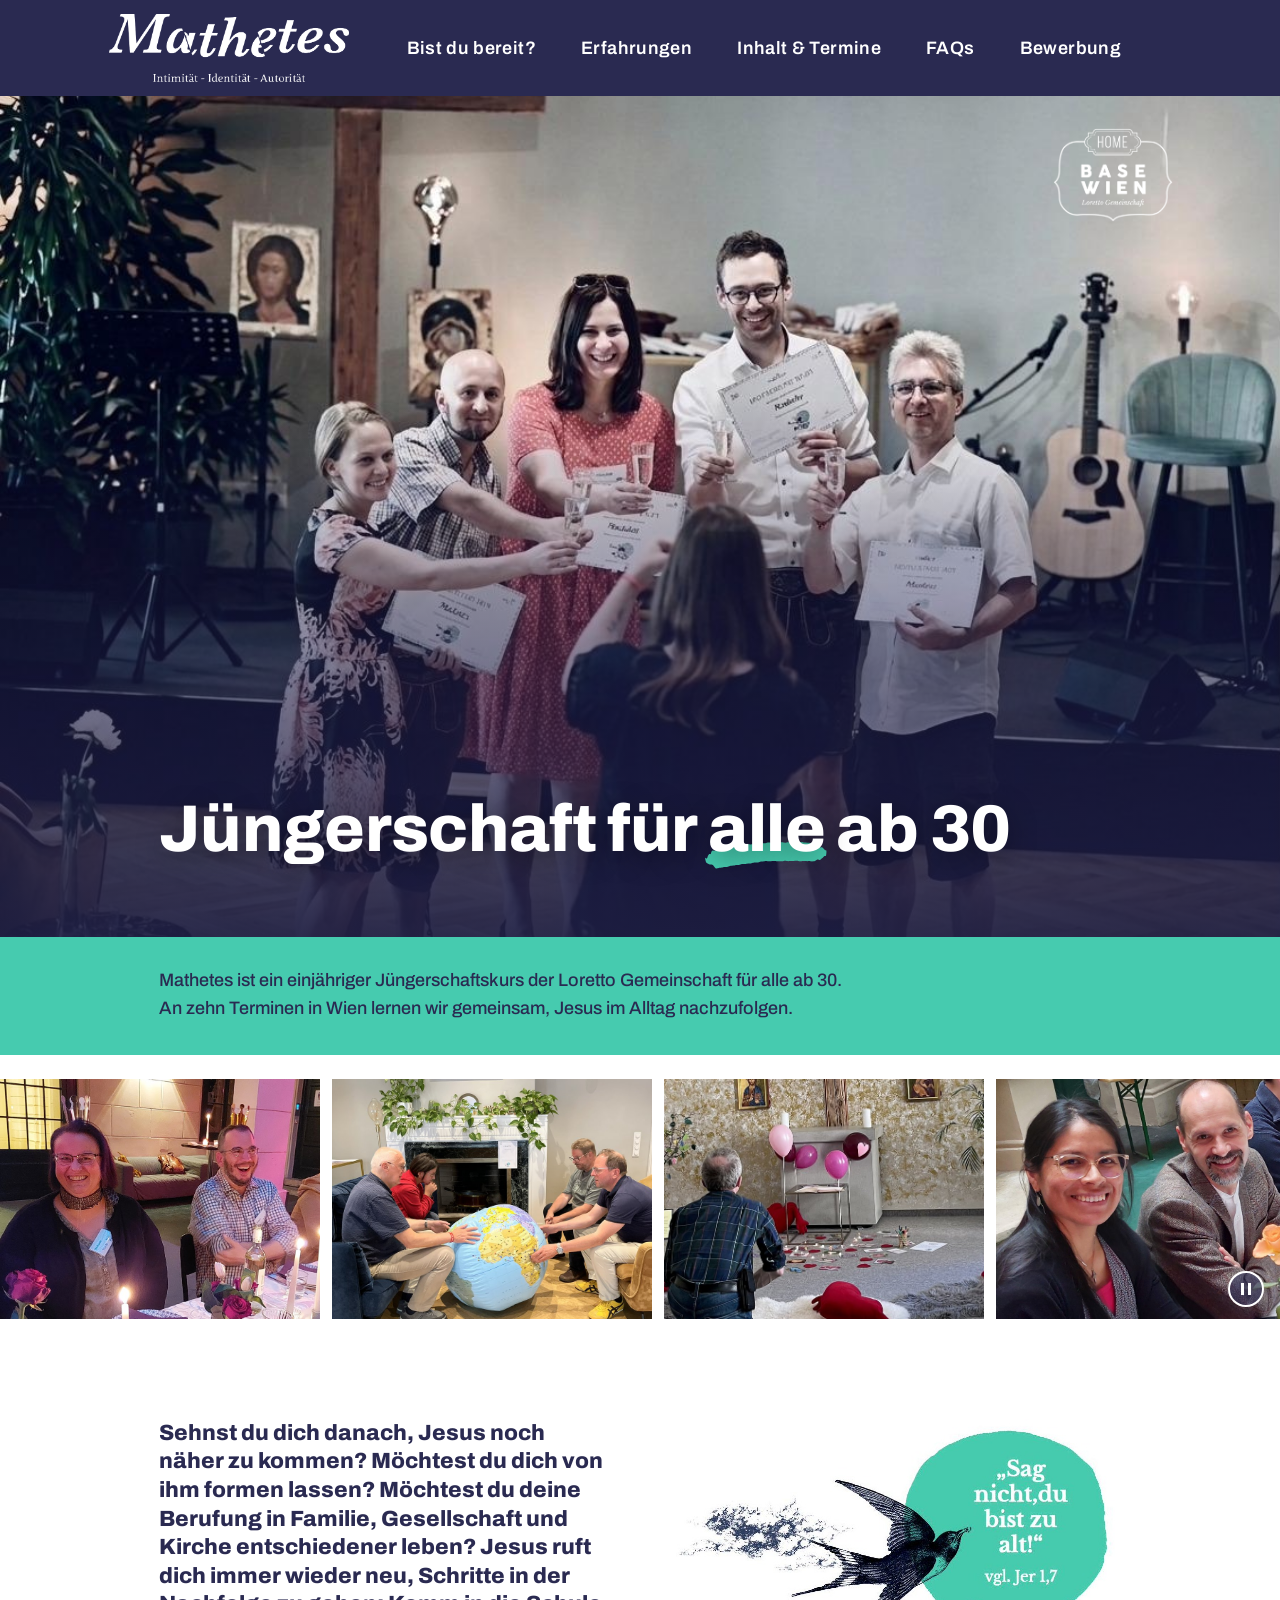
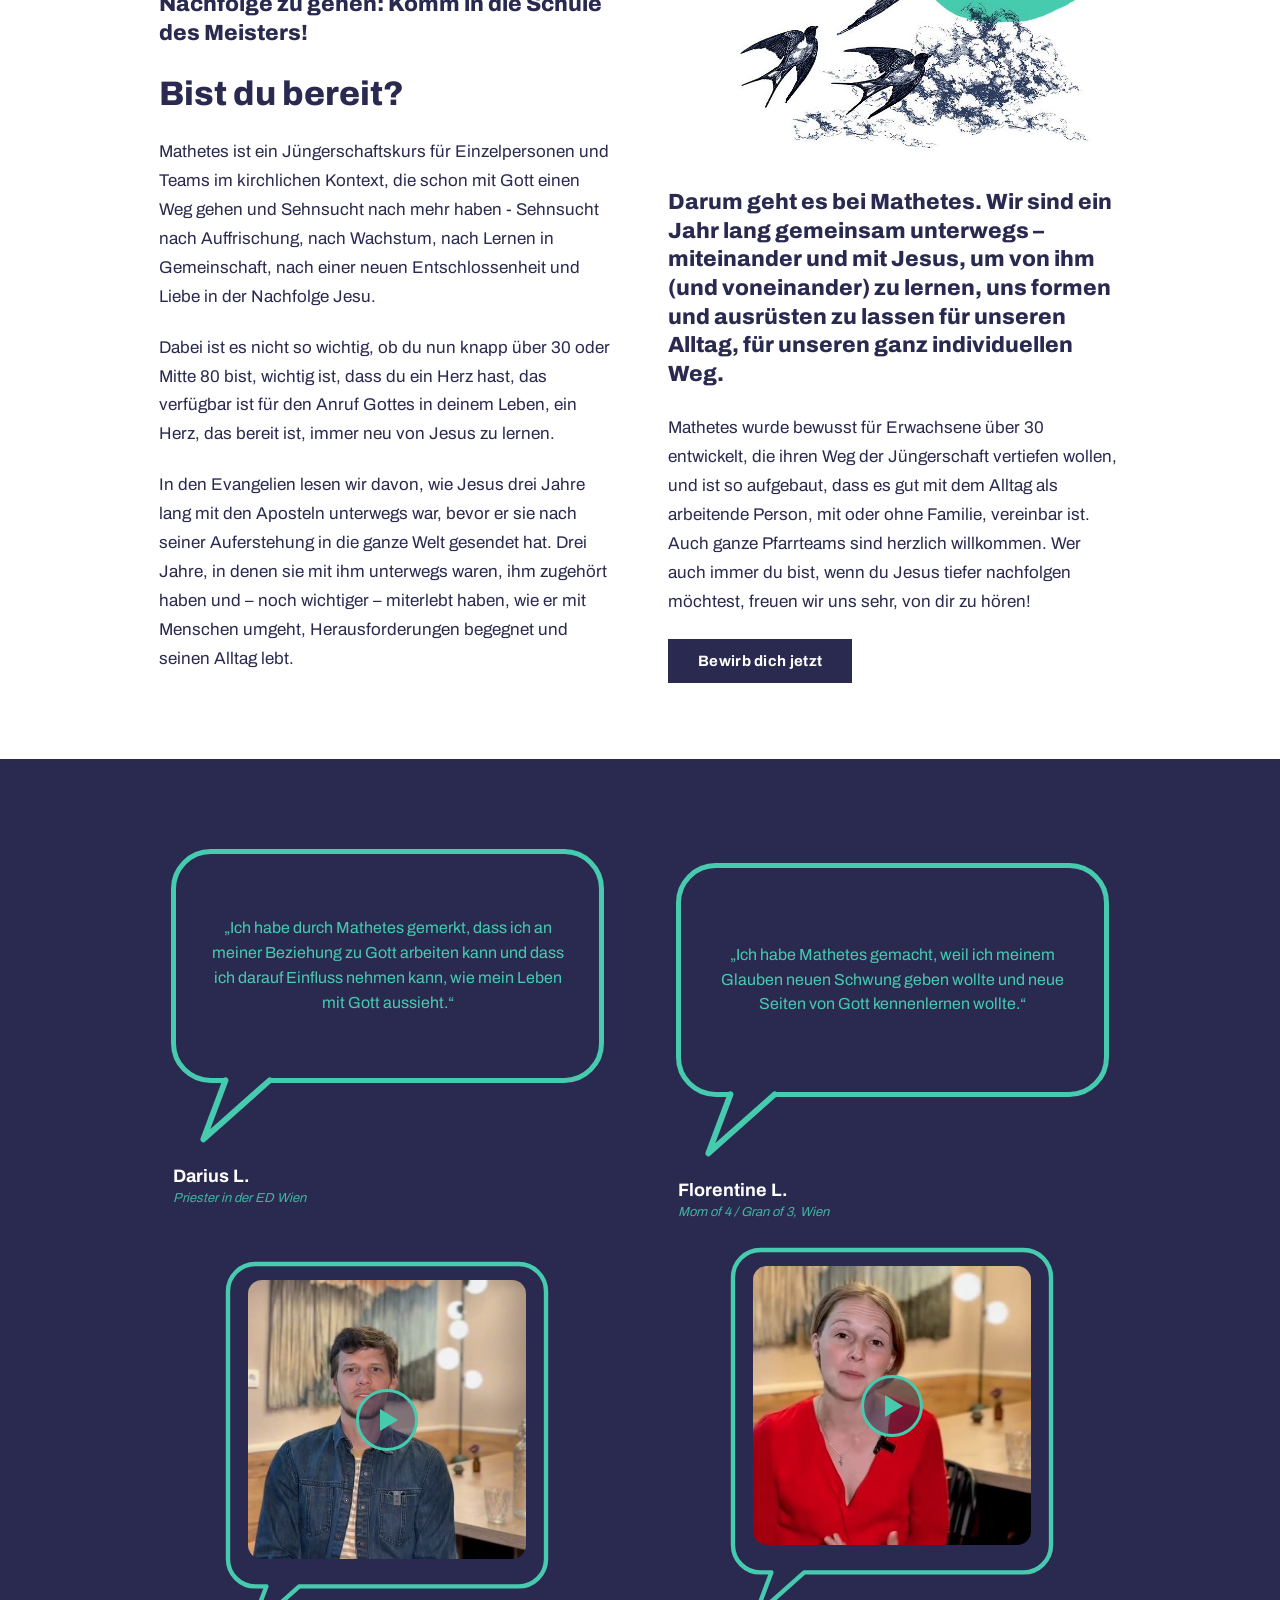
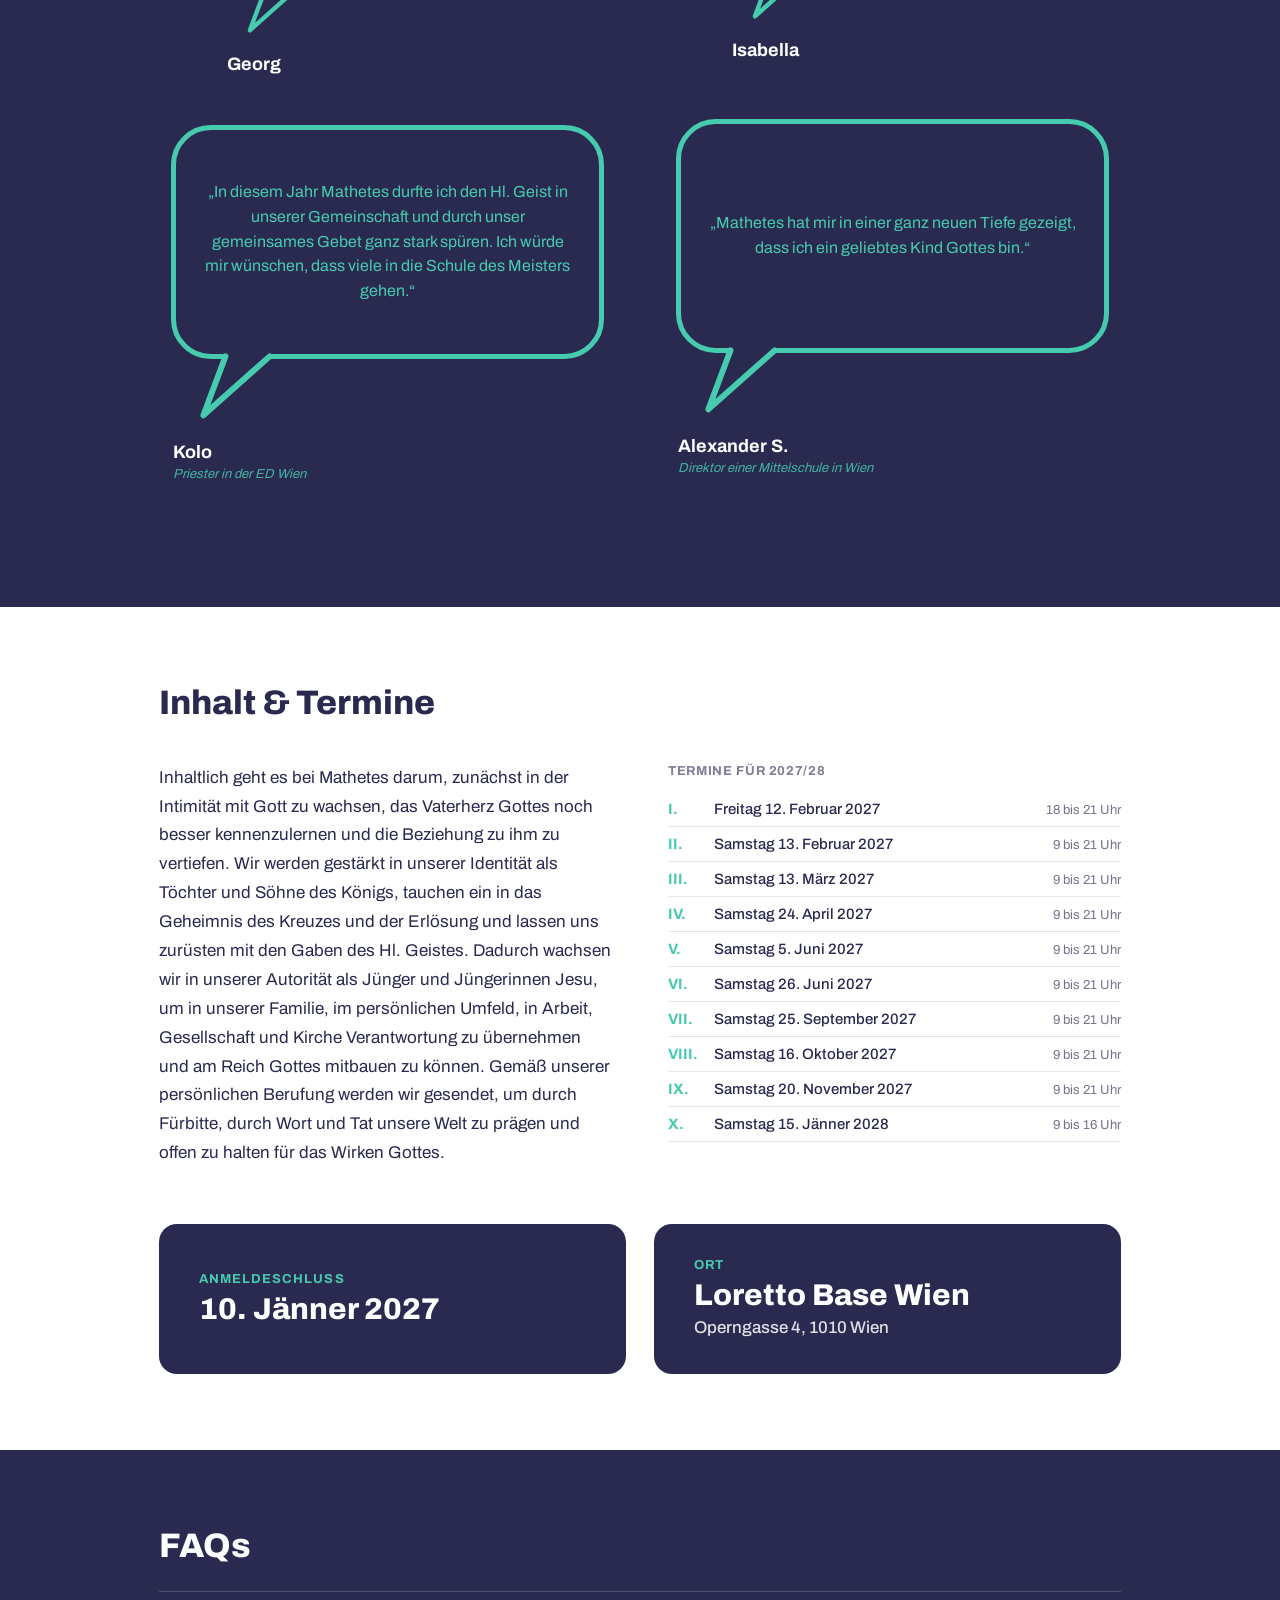
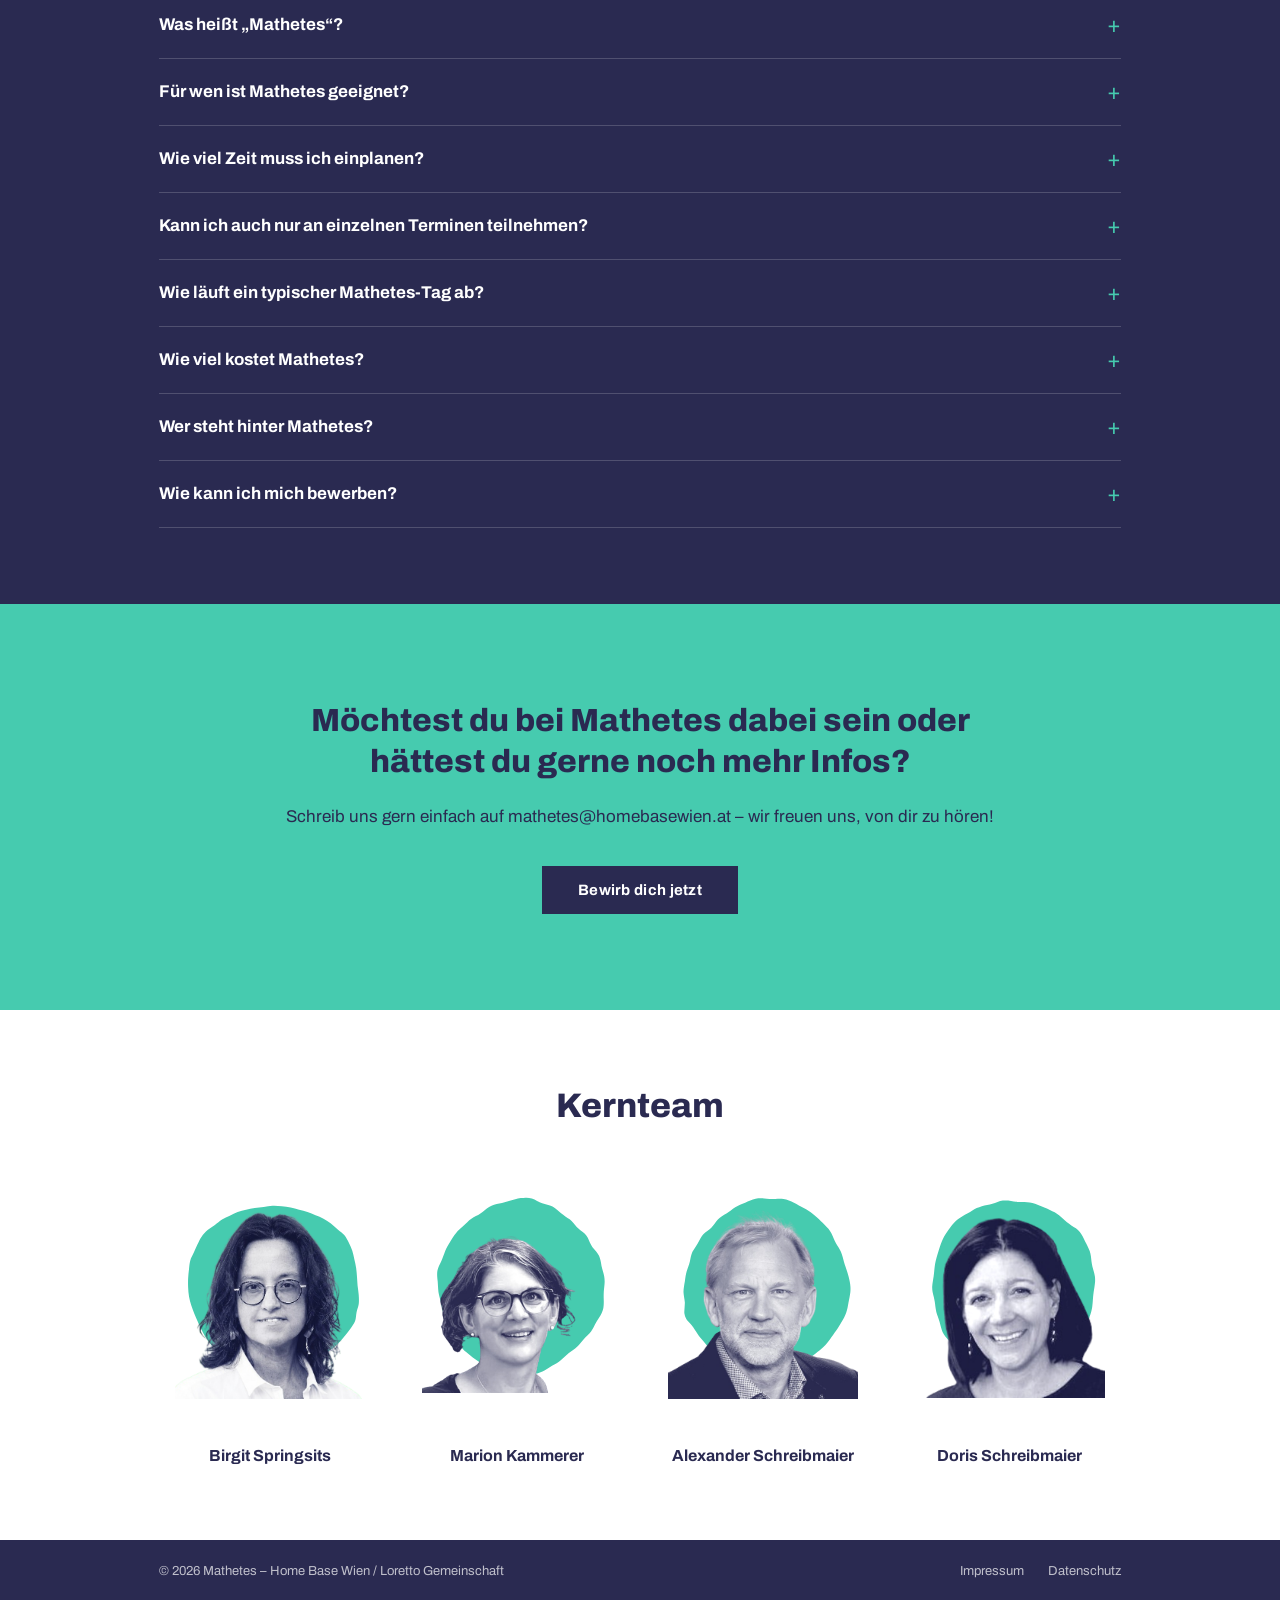
==== index.html @ a888e2b3 "Replace team photos for Alexander, Doris and Marion Co-Authored-By: Claude Opus 5.5 <noreply@anthrop" ====
<!doctype html>
<html lang="de">
<head>
<meta charset="utf-8">
<meta name="viewport" content="width=device-width, initial-scale=1">
<title>Mathetes – Eine Jüngerschaftsschulung für alle ab 30</title>
<meta name="description" content="Mathetes ist ein einjähriger Jüngerschaftskurs für alle ab 30 – ein Apostolat der Loretto Gemeinschaft in Wien.">
<meta name="theme-color" content="#2a2a51">
<link rel="preload" href="assets/fonts/archivo-latin.woff2" as="font" type="font/woff2" crossorigin>
<link rel="stylesheet" href="css/styles.css">
<script src="js/main.js" defer></script>
</head>
<body>

<header class="site-header">
  <div class="site-header__inner container">
    <a class="site-header__logo" href="#top" aria-label="Mathetes – zum Seitenanfang">
      <img src="assets/logo-white.png" alt="Mathetes" width="243" height="72">
    </a>
    <button class="nav-toggle" type="button" aria-expanded="false" aria-controls="site-nav" aria-label="Menü öffnen">
      <span class="nav-toggle__bar"></span>
      <span class="nav-toggle__bar"></span>
      <span class="nav-toggle__bar"></span>
    </button>
    <nav class="site-nav" id="site-nav" aria-label="Hauptnavigation">
      <a href="#bereit">Bist du bereit?</a>
      <a href="#erfahrungen">Erfahrungen</a>
      <a href="#termine">Inhalt &amp; Termine</a>
      <a href="#faqs">FAQs</a>
      <a href="#kontakt">Bewerbung</a>
    </nav>
  </div>
</header>

<main id="top">

<section class="hero">
  <div class="hero__inner container">
    <img class="hero__badge" src="assets/home-badge.png" alt="Home Base Wien - Loretto Gemeinschaft" width="120" height="94">
    <h1 class="hero__title">Jüngerschaft für <span class="swash"><svg viewBox="0 0 600 200" preserveAspectRatio="none" aria-hidden="true" focusable="false"><path fill="#46cbaf" d="M 36.47,144.74 C 38.70,149.60 42.08,149.01 44.75,150.50 C 47.41,152.00 49.99,153.07 52.46,153.69 C 54.93,154.30 57.06,153.32 59.58,154.19 C 62.11,155.05 64.61,155.80 67.60,158.88 C 70.60,161.96 74.76,170.48 77.56,172.66 C 80.35,174.85 82.12,172.29 84.37,171.98 C 86.63,171.67 88.83,171.15 91.07,170.79 C 93.31,170.44 95.59,170.29 97.82,169.88 C 100.04,169.47 102.22,168.84 104.42,168.35 C 106.62,167.87 108.80,167.24 111.04,166.95 C 113.28,166.66 115.58,166.69 117.86,166.60 C 120.13,166.51 122.46,166.70 124.69,166.42 C 126.92,166.14 129.10,165.58 131.25,164.92 C 133.40,164.27 135.47,163.19 137.61,162.48 C 139.75,161.77 141.90,161.13 144.08,160.68 C 146.27,160.23 148.52,160.10 150.72,159.78 C 152.93,159.45 155.13,159.12 157.32,158.73 C 159.51,158.33 161.66,157.75 163.85,157.42 C 166.05,157.08 168.27,156.89 170.49,156.72 C 172.71,156.56 174.97,156.68 177.17,156.42 C 179.37,156.17 181.54,155.76 183.68,155.20 C 185.83,154.63 187.90,153.65 190.03,153.05 C 192.16,152.45 194.30,151.86 196.49,151.61 C 198.67,151.35 200.93,151.54 203.15,151.52 C 205.37,151.50 207.61,151.65 209.80,151.48 C 211.99,151.32 214.14,150.89 216.30,150.55 C 218.46,150.20 220.60,149.73 222.76,149.42 C 224.92,149.10 227.10,148.98 229.26,148.66 C 231.42,148.34 233.57,148.00 235.69,147.47 C 237.82,146.94 239.90,146.06 242.02,145.46 C 244.14,144.87 246.25,144.19 248.40,143.89 C 250.55,143.59 252.76,143.71 254.94,143.67 C 257.12,143.63 259.33,143.86 261.49,143.66 C 263.65,143.46 265.77,142.96 267.90,142.46 C 270.02,141.95 272.11,141.11 274.24,140.61 C 276.37,140.11 278.51,139.75 280.66,139.45 C 282.80,139.15 284.97,139.08 287.12,138.83 C 289.27,138.57 291.41,138.19 293.56,137.93 C 295.71,137.66 297.85,137.27 300.01,137.23 C 302.17,137.18 304.36,137.45 306.54,137.66 C 308.72,137.87 310.92,138.40 313.09,138.50 C 315.26,138.59 317.41,138.46 319.56,138.21 C 321.70,137.97 323.82,137.30 325.97,137.03 C 328.11,136.76 330.26,136.56 332.42,136.59 C 334.58,136.63 336.76,137.06 338.93,137.27 C 341.09,137.47 343.26,137.74 345.42,137.84 C 347.58,137.93 349.73,137.80 351.89,137.85 C 354.04,137.90 356.20,137.99 358.36,138.13 C 360.52,138.27 362.68,138.65 364.83,138.69 C 366.99,138.72 369.14,138.63 371.29,138.35 C 373.44,138.07 375.59,137.35 377.74,137.00 C 379.89,136.65 382.05,136.26 384.21,136.24 C 386.37,136.22 388.53,136.64 390.70,136.86 C 392.86,137.08 395.02,137.52 397.18,137.59 C 399.34,137.66 401.51,137.45 403.67,137.30 C 405.84,137.15 408.01,136.80 410.18,136.68 C 412.34,136.57 414.51,136.64 416.68,136.60 C 418.86,136.57 421.03,136.62 423.20,136.48 C 425.38,136.34 427.56,135.94 429.74,135.78 C 431.92,135.61 434.11,135.37 436.29,135.50 C 438.46,135.63 440.63,136.17 442.80,136.57 C 444.97,136.98 447.13,137.68 449.31,137.92 C 451.48,138.15 453.67,138.11 455.86,137.99 C 458.05,137.88 460.27,137.38 462.46,137.22 C 464.66,137.07 466.86,137.01 469.05,137.05 C 471.25,137.10 473.43,137.41 475.63,137.49 C 477.82,137.58 480.03,137.58 482.23,137.57 C 484.43,137.55 486.65,137.36 488.85,137.43 C 491.06,137.50 493.25,137.77 495.45,138.00 C 497.65,138.23 499.83,138.73 502.04,138.80 C 504.25,138.86 506.48,138.70 508.71,138.40 C 510.95,138.10 513.17,138.07 515.46,136.98 C 517.75,135.89 520.16,133.02 522.46,131.85 C 524.76,130.69 527.04,129.98 529.27,129.99 C 531.50,130.00 533.57,132.51 535.85,131.93 C 538.12,131.35 540.56,128.25 542.91,126.53 C 545.26,124.81 547.56,123.88 549.96,121.60 C 552.35,119.33 554.89,114.83 557.27,112.85 C 559.65,110.87 562.81,114.00 564.22,109.70 C 565.63,105.40 566.56,91.47 565.73,87.07 C 564.90,82.67 561.36,85.16 559.24,83.32 C 557.11,81.49 555.08,78.26 552.98,76.06 C 550.87,73.86 548.81,71.07 546.62,70.14 C 544.43,69.20 541.97,72.43 539.84,70.45 C 537.71,68.47 536.01,59.79 533.86,58.26 C 531.70,56.73 529.09,62.12 526.89,61.27 C 524.68,60.42 522.76,54.87 520.60,53.16 C 518.44,51.45 516.16,51.58 513.92,51.01 C 511.69,50.44 509.44,50.00 507.18,49.75 C 504.93,49.50 502.64,49.64 500.37,49.52 C 498.11,49.40 495.84,49.28 493.57,49.02 C 491.31,48.77 489.05,48.26 486.79,47.97 C 484.52,47.68 482.25,47.45 479.97,47.28 C 477.70,47.10 475.41,47.16 473.14,46.92 C 470.86,46.69 468.59,46.31 466.32,45.86 C 464.05,45.41 461.79,44.60 459.51,44.23 C 457.23,43.86 454.95,43.59 452.65,43.64 C 450.35,43.68 448.04,44.23 445.73,44.51 C 443.43,44.80 441.12,45.24 438.82,45.35 C 436.52,45.45 434.22,45.23 431.93,45.13 C 429.63,45.03 427.34,44.76 425.03,44.73 C 422.73,44.70 420.43,44.89 418.12,44.95 C 415.82,45.01 413.52,45.14 411.21,45.10 C 408.91,45.06 406.60,44.77 404.30,44.72 C 401.99,44.67 399.68,44.59 397.37,44.80 C 395.06,45.02 392.76,45.63 390.45,46.02 C 388.14,46.40 385.84,46.97 383.53,47.09 C 381.22,47.21 378.91,46.95 376.60,46.71 C 374.28,46.47 371.96,45.87 369.64,45.66 C 367.32,45.44 365.00,45.39 362.69,45.43 C 360.37,45.46 358.06,45.78 355.75,45.87 C 353.43,45.96 351.11,45.96 348.79,45.98 C 346.47,46.00 344.14,45.87 341.83,46.01 C 339.51,46.14 337.20,46.50 334.89,46.79 C 332.58,47.08 330.28,47.60 327.96,47.74 C 325.65,47.87 323.32,47.74 320.98,47.57 C 318.64,47.41 316.28,46.86 313.94,46.77 C 311.61,46.67 309.28,46.72 306.96,47.01 C 304.65,47.30 302.37,48.05 300.07,48.53 C 297.77,49.00 295.48,49.55 293.17,49.86 C 290.86,50.18 288.53,50.23 286.21,50.43 C 283.89,50.64 281.57,50.82 279.26,51.09 C 276.95,51.37 274.66,51.86 272.34,52.08 C 270.02,52.30 267.69,52.43 265.35,52.42 C 263.01,52.42 260.63,52.07 258.29,52.07 C 255.94,52.07 253.60,52.11 251.29,52.45 C 248.98,52.78 246.72,53.57 244.43,54.08 C 242.14,54.59 239.88,55.26 237.56,55.52 C 235.24,55.79 232.88,55.69 230.53,55.67 C 228.18,55.65 225.79,55.38 223.44,55.41 C 221.09,55.44 218.76,55.66 216.43,55.85 C 214.10,56.04 211.78,56.37 209.45,56.54 C 207.11,56.71 204.75,56.69 202.41,56.87 C 200.08,57.05 197.73,57.18 195.44,57.62 C 193.14,58.07 190.91,58.89 188.65,59.55 C 186.39,60.21 184.17,61.11 181.88,61.59 C 179.59,62.06 177.26,62.22 174.92,62.41 C 172.59,62.59 170.19,62.42 167.87,62.68 C 165.55,62.95 163.26,63.39 160.99,63.98 C 158.73,64.58 156.53,65.54 154.29,66.26 C 152.06,66.98 149.82,67.67 147.56,68.30 C 145.31,68.92 143.03,69.36 140.78,70.01 C 138.54,70.67 136.32,71.46 134.10,72.21 C 131.88,72.97 129.70,73.94 127.45,74.54 C 125.20,75.14 122.91,75.51 120.60,75.80 C 118.29,76.09 115.90,75.98 113.60,76.28 C 111.29,76.58 109.00,76.97 106.77,77.61 C 104.54,78.25 102.39,79.34 100.19,80.14 C 97.99,80.93 95.81,81.82 93.57,82.41 C 91.33,82.99 89.02,83.26 86.75,83.66 C 84.47,84.06 82.17,84.34 79.90,84.80 C 77.64,85.25 75.51,86.33 73.16,86.38 C 70.81,86.43 68.03,84.47 65.81,85.09 C 63.58,85.71 61.52,87.07 59.81,90.09 C 58.10,93.10 57.45,100.95 55.58,103.18 C 53.70,105.40 50.59,101.87 48.58,103.43 C 46.58,105.00 45.09,108.98 43.52,112.55 C 41.96,116.13 41.20,123.44 39.18,124.90 C 37.15,126.36 31.82,118.03 31.37,121.33 C 30.92,124.64 34.24,139.88 36.47,144.74 Z"></path></svg><span>alle</span></span> ab 30</h1>
  </div>
</section>

<div class="intro-band">
  <div class="container">
    <p class="intro-band__text">Mathetes ist ein einjähriger Jüngerschaftskurs der Loretto Gemeinschaft für alle ab 30.<br class="intro-band__break"> An zehn Terminen in Wien lernen wir gemeinsam, Jesus im Alltag nachzufolgen.</p>
  </div>
</div>

<div class="photo-strip" data-marquee>
  <div class="photo-strip__track" tabindex="0" aria-label="Impressionen aus Mathetes-Jahrgängen">
    <img src="assets/carousel-01.jpg" alt="Impression aus einem Mathetes-Jahrgang" width="320" height="240">
    <img src="assets/carousel-02.jpg" alt="Impression aus einem Mathetes-Jahrgang" width="320" height="240">
    <img src="assets/carousel-03.jpg" alt="Impression aus einem Mathetes-Jahrgang" width="320" height="240">
    <img src="assets/carousel-04.jpg" alt="Impression aus einem Mathetes-Jahrgang" width="320" height="240">
    <img src="assets/carousel-05.jpg" alt="Impression aus einem Mathetes-Jahrgang" width="320" height="240">
    <img src="assets/carousel-06.jpg" alt="Impression aus einem Mathetes-Jahrgang" width="320" height="240">
    <img src="assets/carousel-07.jpg" alt="Impression aus einem Mathetes-Jahrgang" width="320" height="240">
    <img src="assets/carousel-08.jpg" alt="Impression aus einem Mathetes-Jahrgang" width="320" height="240">
    <img src="assets/carousel-09.jpg" alt="Impression aus einem Mathetes-Jahrgang" width="320" height="240">
    <img src="assets/carousel-10.jpg" alt="Impression aus einem Mathetes-Jahrgang" width="320" height="240">
  </div>
  <button class="photo-strip__pause" type="button" aria-pressed="false" aria-label="Bildlauf anhalten" hidden>
    <svg viewBox="0 0 36 36" aria-hidden="true" focusable="false">
      <circle class="photo-strip__pause-bg" cx="18" cy="18" r="17"/>
      <path class="photo-strip__pause-icon photo-strip__pause-bars" d="M13 12h3v12h-3zM20 12h3v12h-3z"/>
      <path class="photo-strip__pause-icon photo-strip__pause-play" d="M14 11l11 7-11 7z"/>
    </svg>
  </button>
</div>

<section class="section section--light intro" id="bereit">
  <div class="container two-col">
    <div>
      <p class="lead">Sehnst du dich danach, Jesus noch näher zu kommen? Möchtest du dich von ihm formen lassen? Möchtest du deine Berufung in Familie, Gesellschaft und Kirche entschiedener leben? Jesus ruft dich immer wieder neu, Schritte in der Nachfolge zu gehen: Komm in die Schule des Meisters!</p>
      <h2 class="section-title">Bist du bereit?</h2>
      <p class="body-text">Mathetes ist ein Jüngerschaftskurs für Einzelpersonen und Teams im kirchlichen Kontext, die schon mit Gott einen Weg gehen und Sehnsucht nach mehr haben - Sehnsucht nach Auffrischung, nach Wachstum, nach Lernen in Gemeinschaft, nach einer neuen Entschlossenheit und Liebe in der Nachfolge Jesu.</p>
      <p class="body-text">Dabei ist es nicht so wichtig, ob du nun knapp über 30 oder Mitte 80 bist, wichtig ist, dass du ein Herz hast, das verfügbar ist für den Anruf Gottes in deinem Leben, ein Herz, das bereit ist, immer neu von Jesus zu lernen.</p>
      <p class="body-text">In den Evangelien lesen wir davon, wie Jesus drei Jahre lang mit den Aposteln unterwegs war, bevor er sie nach seiner Auferstehung in die ganze Welt gesendet hat. Drei Jahre, in denen sie mit ihm unterwegs waren, ihm zugehört haben und – noch wichtiger – miterlebt haben, wie er mit Menschen umgeht, Herausforderungen begegnet und seinen Alltag lebt.</p>
    </div>
    <div>
      <img class="intro__illustration" src="assets/bird-illustration.jpg" alt="Illustration: Schwalben mit dem Zitat 'Sag nicht, du bist zu alt!' (Jer 1,7)" width="893" height="673" loading="lazy">
      <p class="lead">Darum geht es bei Mathetes. Wir sind ein Jahr lang gemeinsam unterwegs – miteinander und mit Jesus, um von ihm (und voneinander) zu lernen, uns formen und ausrüsten zu lassen für unseren Alltag, für unseren ganz individuellen Weg.</p>
      <p class="body-text">Mathetes wurde bewusst für Erwachsene über 30 entwickelt, die ihren Weg der Jüngerschaft vertiefen wollen, und ist so aufgebaut, dass es gut mit dem Alltag als arbeitende Person, mit oder ohne Familie, vereinbar ist. Auch ganze Pfarrteams sind herzlich willkommen. Wer auch immer du bist, wenn du Jesus tiefer nachfolgen möchtest, freuen wir uns sehr, von dir zu hören!</p>
      <a class="btn" href="mailto:mathetes@homebasewien.at">Bewirb dich jetzt</a>
    </div>
  </div>
</section>

<section class="section section--dark testimonials" id="erfahrungen" aria-label="Erfahrungen">
  <div class="container testimonials__grid">
    <figure class="testimonial">
      <div class="bubble">
        <div class="bubble__content">
          <blockquote class="bubble__quote">&bdquo;Ich habe durch Mathetes gemerkt, dass ich an meiner Beziehung zu Gott arbeiten kann und dass ich darauf Einfluss nehmen kann, wie mein Leben mit Gott aussieht.&ldquo;</blockquote>
        </div>
        <svg class="bubble__tail" viewBox="50 320 110 100" aria-hidden="true" focusable="false"><rect x="92" y="324" width="56" height="12"/><path d="M 150,330 L 60,410 L 90,330"/></svg>
      </div>
      <figcaption class="bubble__author"><span class="bubble__name">Darius L.</span> <span class="bubble__role">Priester in der ED Wien</span></figcaption>
    </figure>
    <figure class="testimonial">
      <div class="bubble">
        <div class="bubble__content">
          <blockquote class="bubble__quote">&bdquo;Ich habe Mathetes gemacht, weil ich meinem Glauben neuen Schwung geben wollte und neue Seiten von Gott kennenlernen wollte.&ldquo;</blockquote>
        </div>
        <svg class="bubble__tail" viewBox="50 320 110 100" aria-hidden="true" focusable="false"><rect x="92" y="324" width="56" height="12"/><path d="M 150,330 L 60,410 L 90,330"/></svg>
      </div>
      <figcaption class="bubble__author"><span class="bubble__name">Florentine L.</span> <span class="bubble__role">Mom of 4 / Gran of 3, Wien</span></figcaption>
    </figure>
    <figure class="video-bubble">
      <svg viewBox="0 0 620 708" aria-hidden="true" focusable="false"><path d="M 70,20 L 550,20 A 50,50 0 0 1 600,70 L 600,558 A 50,50 0 0 1 550,608 L 150,608 L 60,688 L 90,608 L 70,608 A 50,50 0 0 1 20,558 L 20,70 A 50,50 0 0 1 70,20 Z" fill="none" stroke="#46cbaf" stroke-width="8" stroke-linejoin="round" stroke-linecap="round"/></svg>
      <a class="video-bubble__frame" href="assets/video/georg.mp4" data-poster="assets/video-still-georg.jpg" data-aspect="480 / 848" aria-haspopup="dialog" aria-label="Video von Georg abspielen (1:17)">
        <img src="assets/video-thumb-georg.jpg" alt="" width="471" height="471" loading="lazy">
        <span class="play-icon" aria-hidden="true"></span>
      </a>
      <figcaption class="video-bubble__caption"><span class="bubble__name">Georg</span></figcaption>
    </figure>
    <figure class="video-bubble">
      <svg viewBox="0 0 620 708" aria-hidden="true" focusable="false"><path d="M 70,20 L 550,20 A 50,50 0 0 1 600,70 L 600,558 A 50,50 0 0 1 550,608 L 150,608 L 60,688 L 90,608 L 70,608 A 50,50 0 0 1 20,558 L 20,70 A 50,50 0 0 1 70,20 Z" fill="none" stroke="#46cbaf" stroke-width="8" stroke-linejoin="round" stroke-linecap="round"/></svg>
      <a class="video-bubble__frame" href="assets/video/isabella.mp4" data-poster="assets/video-still-isabella.jpg" data-aspect="480 / 848" aria-haspopup="dialog" aria-label="Video von Isabella abspielen (1:44)">
        <img src="assets/video-thumb-isabella.jpg" alt="" width="471" height="471" loading="lazy">
        <span class="play-icon" aria-hidden="true"></span>
      </a>
      <figcaption class="video-bubble__caption"><span class="bubble__name">Isabella</span></figcaption>
    </figure>
    <figure class="testimonial">
      <div class="bubble">
        <div class="bubble__content">
          <blockquote class="bubble__quote">&bdquo;In diesem Jahr Mathetes durfte ich den Hl. Geist in unserer Gemeinschaft und durch unser gemeinsames Gebet ganz stark spüren. Ich würde mir wünschen, dass viele in die Schule des Meisters gehen.&ldquo;</blockquote>
        </div>
        <svg class="bubble__tail" viewBox="50 320 110 100" aria-hidden="true" focusable="false"><rect x="92" y="324" width="56" height="12"/><path d="M 150,330 L 60,410 L 90,330"/></svg>
      </div>
      <figcaption class="bubble__author"><span class="bubble__name">Kolo</span> <span class="bubble__role">Priester in der ED Wien</span></figcaption>
    </figure>
    <figure class="testimonial">
      <div class="bubble">
        <div class="bubble__content">
          <blockquote class="bubble__quote">&bdquo;Mathetes hat mir in einer ganz neuen Tiefe gezeigt, dass ich ein geliebtes Kind Gottes bin.&ldquo;</blockquote>
        </div>
        <svg class="bubble__tail" viewBox="50 320 110 100" aria-hidden="true" focusable="false"><rect x="92" y="324" width="56" height="12"/><path d="M 150,330 L 60,410 L 90,330"/></svg>
      </div>
      <figcaption class="bubble__author"><span class="bubble__name">Alexander S.</span> <span class="bubble__role">Direktor einer Mittelschule in Wien</span></figcaption>
    </figure>
  </div>
</section>

<section class="section section--light schedule" id="termine">
  <div class="container">
    <h2 class="section-title">Inhalt &amp; Termine</h2>
    <div class="two-col">
      <div>
        <p class="body-text">Inhaltlich geht es bei Mathetes darum, zunächst in der Intimität mit Gott zu wachsen, das Vaterherz Gottes noch besser kennenzulernen und die Beziehung zu ihm zu vertiefen. Wir werden gestärkt in unserer Identität als Töchter und Söhne des Königs, tauchen ein in das Geheimnis des Kreuzes und der Erlösung und lassen uns zurüsten mit den Gaben des Hl. Geistes. Dadurch wachsen wir in unserer Autorität als Jünger und Jüngerinnen Jesu, um in unserer Familie, im persönlichen Umfeld, in Arbeit, Gesellschaft und Kirche Verantwortung zu übernehmen und am Reich Gottes mitbauen zu können. Gemäß unserer persönlichen Berufung werden wir gesendet, um durch Fürbitte, durch Wort und Tat unsere Welt zu prägen und offen zu halten für das Wirken Gottes.</p>
      </div>
      <div>
        <h3 class="dates__heading">Termine für 2027/28</h3>
        <ul class="dates">
          <li><span class="dates__num">I.</span><span class="dates__day">Freitag 12. Februar 2027</span><span class="dates__time">18 bis 21 Uhr</span></li>
          <li><span class="dates__num">II.</span><span class="dates__day">Samstag 13. Februar 2027</span><span class="dates__time">9 bis 21 Uhr</span></li>
          <li><span class="dates__num">III.</span><span class="dates__day">Samstag 13. März 2027</span><span class="dates__time">9 bis 21 Uhr</span></li>
          <li><span class="dates__num">IV.</span><span class="dates__day">Samstag 24. April 2027</span><span class="dates__time">9 bis 21 Uhr</span></li>
          <li><span class="dates__num">V.</span><span class="dates__day">Samstag 5. Juni 2027</span><span class="dates__time">9 bis 21 Uhr</span></li>
          <li><span class="dates__num">VI.</span><span class="dates__day">Samstag 26. Juni 2027</span><span class="dates__time">9 bis 21 Uhr</span></li>
          <li><span class="dates__num">VII.</span><span class="dates__day">Samstag 25. September 2027</span><span class="dates__time">9 bis 21 Uhr</span></li>
          <li><span class="dates__num">VIII.</span><span class="dates__day">Samstag 16. Oktober 2027</span><span class="dates__time">9 bis 21 Uhr</span></li>
          <li><span class="dates__num">IX.</span><span class="dates__day">Samstag 20. November 2027</span><span class="dates__time">9 bis 21 Uhr</span></li>
          <li><span class="dates__num">X.</span><span class="dates__day">Samstag 15. Jänner 2028</span><span class="dates__time">9 bis 16 Uhr</span></li>
        </ul>
      </div>
    </div>
    <div class="key-facts key-facts--badged">
      <div class="key-facts__card">
        <p class="key-facts__label">Anmeldeschluss</p>
        <p class="key-facts__value">10. Jänner 2027</p>
        <p class="key-facts__badge" data-expires="2026-11-16T00:00:00+01:00">
          <svg viewBox="90 40 470 450" aria-hidden="true" focusable="false">
            <defs><path id="key-facts-arc" d="M 195,272 A 128,128 0 0 1 451,272"/></defs>
            <path fill="#46cbaf" d="M 321.00,72.00 C 313.97,72.29 307.21,73.90 300.27,74.73 C 293.32,75.57 286.19,75.96 279.34,77.00 C 272.48,78.04 265.76,79.42 259.13,81.00 C 252.49,82.58 245.85,84.14 239.53,86.47 C 233.21,88.80 227.28,92.09 221.20,95.00 C 215.11,97.91 208.84,100.36 203.04,103.96 C 197.24,107.56 192.00,112.50 186.41,116.59 C 180.81,120.69 174.72,123.89 169.48,128.52 C 164.25,133.15 158.98,138.74 155.00,144.39 C 151.02,150.03 148.59,156.31 145.63,162.37 C 142.67,168.43 140.01,174.62 137.24,180.76 C 134.47,186.90 130.87,192.70 129.00,199.22 C 127.13,205.73 126.83,212.90 126.00,219.84 C 125.17,226.78 124.33,233.73 124.00,240.88 C 123.67,248.03 123.67,255.59 124.00,262.74 C 124.33,269.89 124.83,276.97 126.00,283.78 C 127.17,290.59 129.00,297.12 131.00,303.58 C 133.00,310.04 135.50,316.29 138.00,322.54 C 140.50,328.80 143.26,334.94 146.00,341.09 C 148.74,347.25 151.46,353.41 154.46,359.46 C 157.46,365.50 160.38,371.58 164.00,377.37 C 167.62,383.16 171.82,388.71 176.19,394.19 C 180.56,399.67 185.20,405.27 190.24,410.24 C 195.27,415.20 200.76,420.02 206.40,424.00 C 212.04,427.98 217.97,431.26 224.09,434.09 C 230.20,436.92 236.63,439.01 243.09,441.00 C 249.56,442.99 256.15,444.67 262.89,446.00 C 269.62,447.33 276.50,448.33 283.51,449.00 C 290.52,449.67 297.88,450.17 304.96,450.00 C 312.04,449.83 318.99,448.33 326.00,448.00 C 333.01,447.67 340.03,448.34 347.04,448.00 C 354.05,447.66 361.32,447.28 368.05,445.95 C 374.79,444.61 381.06,442.16 387.46,440.00 C 393.85,437.84 400.24,435.67 406.42,433.00 C 412.61,430.33 418.45,426.85 424.56,424.00 C 430.67,421.15 437.12,419.14 443.08,415.92 C 449.04,412.70 454.76,408.91 460.30,404.70 C 465.84,400.49 471.33,395.67 476.35,390.65 C 481.36,385.64 485.95,380.05 490.39,374.61 C 494.84,369.16 499.17,363.66 503.03,357.97 C 506.89,352.28 511.21,346.78 513.54,340.46 C 515.87,334.14 515.58,326.60 517.00,320.03 C 518.42,313.46 521.21,307.85 522.04,301.04 C 522.88,294.24 522.44,286.30 522.00,279.19 C 521.56,272.09 520.07,265.28 519.40,258.40 C 518.74,251.53 518.57,244.86 518.00,237.95 C 517.43,231.03 517.04,223.77 516.00,216.91 C 514.96,210.05 513.29,203.46 511.79,196.79 C 510.29,190.12 509.13,183.31 507.00,176.91 C 504.87,170.50 502.04,164.38 499.00,158.35 C 495.96,152.32 493.05,145.95 488.74,140.74 C 484.42,135.53 478.38,131.73 473.10,127.10 C 467.83,122.48 462.62,117.21 457.08,113.00 C 451.54,108.79 445.81,105.00 439.84,101.84 C 433.86,98.67 427.45,96.56 421.22,94.00 C 414.99,91.44 408.86,88.65 402.47,86.47 C 396.09,84.29 389.47,82.65 382.91,80.91 C 376.34,79.16 369.82,77.32 363.08,76.00 C 356.33,74.68 349.46,73.67 342.45,73.00 C 335.44,72.33 328.03,71.71 321.00,72.00 Z"/>
            <path class="key-facts__swirl" d="M 222,388 C 240,410 270,410 278,392 C 286,374 264,366 256,380 C 248,394 270,408 296,400 C 324,391 344,382 372,388 C 394,392 404,404 424,396"/>
            <path class="key-facts__swirl key-facts__swirl--thin" d="M 486,128 c 8,-14 20,-20 30,-12 c 8,7 -2,19 -10,12 M 470,104 l 6,-22 M 500,96 l 16,-14"/>
            <text class="key-facts__badge-arc"><textPath href="#key-facts-arc" startOffset="50%" text-anchor="middle">Frühbucherbonus</textPath></text>
            <text class="key-facts__badge-small" x="323" y="240" text-anchor="middle">bis zum</text>
            <text class="key-facts__badge-big" x="323" y="298" text-anchor="middle">15. November</text>
            <text class="key-facts__badge-small" x="323" y="340" text-anchor="middle">2026</text>
          </svg>
          <span class="visually-hidden">Frühbucherbonus bis 15. November 2026</span>
        </p>
      </div>
      <div class="key-facts__card">
        <p class="key-facts__label">Ort</p>
        <p class="key-facts__value">Loretto Base Wien</p>
        <p class="key-facts__detail">Operngasse 4, 1010 Wien</p>
      </div>
    </div>
  </div>
</section>

<section class="section section--dark" id="faqs">
  <div class="container">
    <h2 class="section-title">FAQs</h2>
    <div class="faq">
      <div class="faq__item">
        <h3><button type="button" class="faq__toggle" aria-expanded="false" aria-controls="faq-0"><span>Was heißt „Mathetes“?</span><span class="faq__icon" aria-hidden="true">+</span></button></h3>
        <div class="faq__answer" id="faq-0" hidden>„Mathetes“ kommt aus dem (Alt-)Griechischen und ist das Wort, mit dem das Neue Testament die Jünger Jesu bezeichnet. Es bedeutet so etwas wie „Schüler“, „Student“ oder „Lehrling“. Am meisten wird diesem Begriff wohl das Konzept des Lehrlings gerecht, da es bei Jesus nie darum ging, etwas nur theoretisch vermittelt zu bekommen. Die Jünger Jesu lebten mit Jesus, sahen, was er tat, wie er seinen Alltag lebte, wie er mit verschiedenen Menschen umging und Herausforderungen begegnete, wie er Zeit mit seinem himmlischen Vater verbrachte. Und Jesus lud sie ein, mit ihm mitzuarbeiten, das zu tun, was sie ihn tun sahen. Das ist auch das Prinzip unseres Jüngerschaftsprogramms: mit Jesus unterwegs sein, von ihm lernen, das tun, was wir ihn tun sehen.</div>
      </div>
      <div class="faq__item">
        <h3><button type="button" class="faq__toggle" aria-expanded="false" aria-controls="faq-1"><span>Für wen ist Mathetes geeignet?</span><span class="faq__icon" aria-hidden="true">+</span></button></h3>
        <div class="faq__answer" id="faq-1" hidden>Mathetes ist ein Jüngerschaftsprogramm für alle ab 30 Jahren, die schon einen Weg mit Jesus gehen und Sehnsucht nach Vertiefung haben. In den letzten Jahren haben über 100 Personen im Alter von knapp über 30 bis Mitte 80 teilgenommen, Priester und Laien, Singles, Verheiratete, Mütter und Väter von größeren und kleineren Kindern, Menschen aus den verschiedensten Berufsgruppen. Manche Teilnehmer und Teilnehmerinnen sind mit der Loretto Gemeinschaft verbunden, andere kommen aus ganz anderen kirchlichen Kontexten, aus verschiedenen Pfarren oder Gemeinschaften. Mathetes ist ein katholisches Jüngerschaftsprogramm, die meisten TN und Vortragenden sind katholisch. Wenn du einer anderen christlichen Kirche angehörst, bist du aber ebenso herzlich willkommen.</div>
      </div>
      <div class="faq__item">
        <h3><button type="button" class="faq__toggle" aria-expanded="false" aria-controls="faq-2"><span>Wie viel Zeit muss ich einplanen?</span><span class="faq__icon" aria-hidden="true">+</span></button></h3>
        <div class="faq__answer" id="faq-2" hidden>Mathetes besteht aus 10 Terminen (einem Freitagabend und 9 Samstagen), die aufeinander aufbauen. Zwischen diesen Terminen sind wir eingeladen, kleine Aufgaben im Alltag umzusetzen, die sich jedoch gut integrieren lassen und kaum weiteren zeitlichen Raum beanspruchen.</div>
      </div>
      <div class="faq__item">
        <h3><button type="button" class="faq__toggle" aria-expanded="false" aria-controls="faq-3"><span>Kann ich auch nur an einzelnen Terminen teilnehmen?</span><span class="faq__icon" aria-hidden="true">+</span></button></h3>
        <div class="faq__answer" id="faq-3" hidden>Die Termine bauen aufeinander auf, daher ist eine Teilnahme an einzelnen Terminen nicht möglich. Natürlich kann es immer wieder vorkommen, dass man an einem Tag aus wichtigen Gründen verhindert ist. Falls du schon im Vorhinein weißt, dass du nicht an allen Terminen teilnehmen kannst, Mathetes aber trotzdem gern machen möchtest, melde dich bitte. Dann besprechen wir, ob eine Teilnahme in diesem Jahr für dich passt.</div>
      </div>
      <div class="faq__item">
        <h3><button type="button" class="faq__toggle" aria-expanded="false" aria-controls="faq-4"><span>Wie läuft ein typischer Mathetes-Tag ab?</span><span class="faq__icon" aria-hidden="true">+</span></button></h3>
        <div class="faq__answer" id="faq-4" hidden>Ein typischer Mathetes-Samstag beginnt um 9 Uhr mit einem richtig guten Frühstück. Nach einer Lobpreiszeit wechseln verschiedene Formate ab: Inputs von Menschen, denen die Themen, über die sie sprechen, ein Herzensanliegen sind, Zeugnisse über persönliche Glaubenserfahrungen, Kleingruppenzeiten zum persönlichen Austausch in einem sicheren Rahmen, „Workshops“, in denen das Gehörte auf individuelle (und oft kreative) Weise vertieft werden kann. Immer wieder feiern wir gemeinsam Eucharistie und haben die Gelegenheit zum Empfang der Beichte. Zentral sind auch die gemeinsamen Mahlzeiten und das Erleben von Gemeinschaft. Wir wollen gemeinsam diesen Weg gehen und Reich Gottes Kultur auch ganz praktisch miteinander leben.</div>
      </div>
      <div class="faq__item">
        <h3><button type="button" class="faq__toggle" aria-expanded="false" aria-controls="faq-5"><span>Wie viel kostet Mathetes?</span><span class="faq__icon" aria-hidden="true">+</span></button></h3>
        <div class="faq__answer" id="faq-5" hidden>Für den gesamten Kurs (10 Termine) bitten wir um einen Beitrag von 500 Euro (Frühbucherpreis 450 Euro). Mit den Beiträgen werden die Materialien, die Verpflegung, Beiträge zur Raummiete, Honorare für externe Referenten und Referentinnen und Initiativen zur Weiterentwicklung des Programms finanziert. Das Team bringt sich zum allergrößten Teil ehrenamtlich ein. Finanzielle Gründe sollen nie ausschlaggebend dafür sein, dass du nicht an Mathetes teilnehmen kannst. Falls du dazu Fragen hast, kannst du dich sehr gern an uns wenden.</div>
      </div>
      <div class="faq__item">
        <h3><button type="button" class="faq__toggle" aria-expanded="false" aria-controls="faq-6"><span>Wer steht hinter Mathetes?</span><span class="faq__icon" aria-hidden="true">+</span></button></h3>
        <div class="faq__answer" id="faq-6" hidden>Mathetes ist ein Apostolat der Loretto Gemeinschaft und somit Teil der katholischen Kirche mit einer Liebe zum gesamten Leib Christi. Informationen zu Loretto findest du auf www.loretto.at.</div>
      </div>
      <div class="faq__item">
        <h3><button type="button" class="faq__toggle" aria-expanded="false" aria-controls="faq-7"><span>Wie kann ich mich bewerben?</span><span class="faq__icon" aria-hidden="true">+</span></button></h3>
        <div class="faq__answer" id="faq-7" hidden>Wenn du noch Fragen hast oder dich für eine Teilnahme am nächsten Durchgang von Mathetes interessierst, schreib einfach ein Mail an mathetes@homebasewien.at. Anmeldeschluss für 2027/28 ist der 10. Jänner 2027, bei Anmeldung bis 15. November 2026 gilt der Frühbucherpreis von -10%.</div>
      </div>
    </div>
  </div>
</section>

<section class="cta" id="kontakt">
  <div class="container">
    <div class="cta__inner">
      <h2 class="cta__title">Möchtest du bei Mathetes dabei sein oder hättest du gerne noch mehr Infos?</h2>
      <p class="cta__text">Schreib uns gern einfach auf mathetes@homebasewien.at – wir freuen uns, von dir zu hören!</p>
      <a class="btn btn--large" href="mailto:mathetes@homebasewien.at">Bewirb dich jetzt</a>
    </div>
  </div>
</section>

<section class="section section--light team" aria-labelledby="team-title">
  <div class="container">
    <h2 class="section-title" id="team-title">Kernteam</h2>
    <div class="team__grid">
      <div class="team-member">
        <div class="team-member__figure">
          <svg viewBox="0 0 700 588" aria-hidden="true" focusable="false"><path fill="#46cbaf" d="M 321.00,72.00 C 313.97,72.29 307.21,73.90 300.27,74.73 C 293.32,75.57 286.19,75.96 279.34,77.00 C 272.48,78.04 265.76,79.42 259.13,81.00 C 252.49,82.58 245.85,84.14 239.53,86.47 C 233.21,88.80 227.28,92.09 221.20,95.00 C 215.11,97.91 208.84,100.36 203.04,103.96 C 197.24,107.56 192.00,112.50 186.41,116.59 C 180.81,120.69 174.72,123.89 169.48,128.52 C 164.25,133.15 158.98,138.74 155.00,144.39 C 151.02,150.03 148.59,156.31 145.63,162.37 C 142.67,168.43 140.01,174.62 137.24,180.76 C 134.47,186.90 130.87,192.70 129.00,199.22 C 127.13,205.73 126.83,212.90 126.00,219.84 C 125.17,226.78 124.33,233.73 124.00,240.88 C 123.67,248.03 123.67,255.59 124.00,262.74 C 124.33,269.89 124.83,276.97 126.00,283.78 C 127.17,290.59 129.00,297.12 131.00,303.58 C 133.00,310.04 135.50,316.29 138.00,322.54 C 140.50,328.80 143.26,334.94 146.00,341.09 C 148.74,347.25 151.46,353.41 154.46,359.46 C 157.46,365.50 160.38,371.58 164.00,377.37 C 167.62,383.16 171.82,388.71 176.19,394.19 C 180.56,399.67 185.20,405.27 190.24,410.24 C 195.27,415.20 200.76,420.02 206.40,424.00 C 212.04,427.98 217.97,431.26 224.09,434.09 C 230.20,436.92 236.63,439.01 243.09,441.00 C 249.56,442.99 256.15,444.67 262.89,446.00 C 269.62,447.33 276.50,448.33 283.51,449.00 C 290.52,449.67 297.88,450.17 304.96,450.00 C 312.04,449.83 318.99,448.33 326.00,448.00 C 333.01,447.67 340.03,448.34 347.04,448.00 C 354.05,447.66 361.32,447.28 368.05,445.95 C 374.79,444.61 381.06,442.16 387.46,440.00 C 393.85,437.84 400.24,435.67 406.42,433.00 C 412.61,430.33 418.45,426.85 424.56,424.00 C 430.67,421.15 437.12,419.14 443.08,415.92 C 449.04,412.70 454.76,408.91 460.30,404.70 C 465.84,400.49 471.33,395.67 476.35,390.65 C 481.36,385.64 485.95,380.05 490.39,374.61 C 494.84,369.16 499.17,363.66 503.03,357.97 C 506.89,352.28 511.21,346.78 513.54,340.46 C 515.87,334.14 515.58,326.60 517.00,320.03 C 518.42,313.46 521.21,307.85 522.04,301.04 C 522.88,294.24 522.44,286.30 522.00,279.19 C 521.56,272.09 520.07,265.28 519.40,258.40 C 518.74,251.53 518.57,244.86 518.00,237.95 C 517.43,231.03 517.04,223.77 516.00,216.91 C 514.96,210.05 513.29,203.46 511.79,196.79 C 510.29,190.12 509.13,183.31 507.00,176.91 C 504.87,170.50 502.04,164.38 499.00,158.35 C 495.96,152.32 493.05,145.95 488.74,140.74 C 484.42,135.53 478.38,131.73 473.10,127.10 C 467.83,122.48 462.62,117.21 457.08,113.00 C 451.54,108.79 445.81,105.00 439.84,101.84 C 433.86,98.67 427.45,96.56 421.22,94.00 C 414.99,91.44 408.86,88.65 402.47,86.47 C 396.09,84.29 389.47,82.65 382.91,80.91 C 376.34,79.16 369.82,77.32 363.08,76.00 C 356.33,74.68 349.46,73.67 342.45,73.00 C 335.44,72.33 328.03,71.71 321.00,72.00 Z"/></svg>
          <img src="assets/team-birgit.png" alt="Birgit Springsits" width="480" height="480" loading="lazy">
        </div>
        <p class="team-member__name">Birgit Springsits</p>
      </div>
      <div class="team-member">
        <div class="team-member__figure team-member__figure--marion">
          <svg viewBox="0 0 700 588" aria-hidden="true" focusable="false"><path fill="#46cbaf" d="M 518.63,260.73 C 518.29,264.82 517.70,268.85 517.47,272.92 C 517.23,277.00 517.22,281.05 517.22,285.18 C 517.23,289.31 517.60,293.52 517.49,297.70 C 517.38,301.88 517.34,306.18 516.54,310.25 C 515.75,314.33 514.41,318.35 512.71,322.15 C 511.02,325.96 508.54,329.50 506.39,333.07 C 504.24,336.65 501.87,340.06 499.82,343.62 C 497.77,347.18 496.10,350.88 494.09,354.42 C 492.09,357.97 490.18,361.60 487.80,364.89 C 485.41,368.18 482.54,371.16 479.77,374.15 C 477.01,377.13 473.94,379.82 471.20,382.78 C 468.46,385.73 465.98,388.86 463.32,391.87 C 460.67,394.89 458.17,398.09 455.26,400.86 C 452.36,403.63 449.10,406.05 445.89,408.47 C 442.69,410.90 439.21,412.91 436.03,415.39 C 432.86,417.86 429.89,420.56 426.84,423.30 C 423.79,426.05 420.94,429.20 417.74,431.84 C 414.54,434.48 411.13,436.91 407.62,439.14 C 404.12,441.38 400.38,443.15 396.74,445.27 C 393.09,447.39 389.49,449.66 385.78,451.88 C 382.07,454.10 378.39,456.74 374.47,458.58 C 370.55,460.42 366.42,461.99 362.23,462.89 C 358.05,463.80 353.65,463.86 349.35,464.01 C 345.05,464.16 340.73,463.84 336.45,463.79 C 332.17,463.73 327.92,463.76 323.67,463.67 C 319.42,463.57 315.17,463.51 310.93,463.22 C 306.69,462.93 302.47,462.45 298.25,461.91 C 294.04,461.37 289.84,460.74 285.66,459.98 C 281.48,459.21 277.29,458.42 273.19,457.34 C 269.08,456.26 265.01,454.97 261.04,453.50 C 257.06,452.03 253.16,450.29 249.32,448.51 C 245.48,446.73 241.69,444.83 237.99,442.81 C 234.29,440.78 230.65,438.65 227.11,436.36 C 223.58,434.08 220.19,431.59 216.81,429.12 C 213.43,426.65 210.13,424.10 206.84,421.54 C 203.55,418.98 200.20,416.50 197.06,413.77 C 193.93,411.05 190.83,408.23 188.02,405.19 C 185.20,402.14 182.64,398.81 180.16,395.49 C 177.68,392.18 175.38,388.72 173.11,385.29 C 170.83,381.85 168.56,378.45 166.52,374.91 C 164.48,371.37 162.59,367.73 160.89,364.04 C 159.18,360.34 157.83,356.48 156.28,352.75 C 154.74,349.03 153.25,345.34 151.62,341.69 C 149.99,338.04 148.06,334.55 146.50,330.88 C 144.94,327.21 143.40,323.49 142.26,319.68 C 141.11,315.86 140.47,311.88 139.64,307.98 C 138.81,304.08 138.18,300.17 137.27,296.29 C 136.37,292.40 135.13,288.58 134.21,284.66 C 133.28,280.75 132.29,276.80 131.72,272.81 C 131.14,268.82 131.03,264.77 130.73,260.73 C 130.44,256.69 130.30,252.65 129.97,248.54 C 129.64,244.44 128.88,240.26 128.76,236.11 C 128.64,231.96 128.53,227.69 129.26,223.64 C 129.98,219.59 131.57,215.65 133.12,211.80 C 134.66,207.96 136.88,204.34 138.54,200.58 C 140.20,196.82 141.65,193.05 143.10,189.24 C 144.55,185.42 145.66,181.47 147.23,177.70 C 148.79,173.93 150.58,170.24 152.50,166.63 C 154.42,163.02 156.62,159.57 158.74,156.06 C 160.86,152.56 162.92,149.00 165.21,145.60 C 167.50,142.20 169.84,138.78 172.49,135.66 C 175.13,132.53 178.16,129.70 181.10,126.85 C 184.05,124.00 187.17,121.35 190.15,118.55 C 193.14,115.75 195.95,112.76 199.00,110.03 C 202.06,107.31 205.16,104.57 208.50,102.22 C 211.85,99.86 215.55,98.00 219.07,95.91 C 222.59,93.82 226.21,91.98 229.63,89.66 C 233.04,87.35 236.18,84.53 239.56,82.00 C 242.94,79.46 246.25,76.53 249.91,74.43 C 253.57,72.34 257.53,70.75 261.51,69.43 C 265.50,68.11 269.72,67.52 273.81,66.52 C 277.89,65.53 281.96,64.59 286.04,63.47 C 290.12,62.35 294.16,60.97 298.29,59.80 C 302.42,58.64 306.59,57.48 310.82,56.50 C 315.05,55.52 319.35,54.54 323.67,53.93 C 327.99,53.32 332.42,52.65 336.75,52.83 C 341.08,53.01 345.47,53.76 349.66,55.03 C 353.84,56.30 357.86,58.66 361.87,60.46 C 365.88,62.27 369.71,64.37 373.71,65.86 C 377.70,67.34 381.84,68.07 385.85,69.35 C 389.87,70.63 394.05,71.60 397.79,73.52 C 401.54,75.43 404.98,78.19 408.32,80.85 C 411.66,83.50 414.58,86.83 417.82,89.46 C 421.07,92.10 424.45,94.32 427.79,96.66 C 431.13,99.01 434.76,100.94 437.89,103.52 C 441.02,106.10 443.81,109.18 446.57,112.17 C 449.33,115.16 451.60,118.62 454.43,121.48 C 457.27,124.35 460.43,126.78 463.56,129.36 C 466.70,131.95 470.42,134.09 473.24,136.99 C 476.06,139.90 478.47,143.27 480.48,146.80 C 482.48,150.33 483.50,154.53 485.28,158.17 C 487.07,161.81 488.84,165.32 491.17,168.64 C 493.51,171.96 496.76,174.80 499.29,178.09 C 501.83,181.38 504.58,184.71 506.38,188.39 C 508.17,192.07 509.07,196.18 510.05,200.17 C 511.02,204.16 511.34,208.32 512.21,212.32 C 513.08,216.32 514.25,220.21 515.28,224.18 C 516.32,228.15 517.71,232.09 518.42,236.13 C 519.13,240.17 519.49,244.31 519.53,248.41 C 519.57,252.51 518.98,256.64 518.63,260.73 Z"/></svg>
          <img src="assets/team-marion.png" alt="Marion Kammerer" width="500" height="500" loading="lazy">
        </div>
        <p class="team-member__name">Marion Kammerer</p>
      </div>
      <div class="team-member">
        <div class="team-member__figure">
          <svg viewBox="0 0 700 588" aria-hidden="true" focusable="false"><path fill="#46cbaf" d="M 519.02,260.73 C 519.27,264.81 519.21,268.94 518.86,273.01 C 518.52,277.08 517.66,281.12 516.95,285.15 C 516.25,289.17 515.38,293.15 514.62,297.16 C 513.87,301.16 513.32,305.21 512.42,309.19 C 511.53,313.17 510.62,317.19 509.27,321.04 C 507.93,324.88 506.17,328.62 504.34,332.26 C 502.52,335.91 500.36,339.41 498.31,342.91 C 496.25,346.41 494.15,349.86 492.00,353.27 C 489.85,356.68 487.66,360.05 485.40,363.37 C 483.14,366.68 480.77,369.91 478.44,373.18 C 476.11,376.44 473.81,379.72 471.43,382.97 C 469.05,386.21 466.75,389.56 464.17,392.67 C 461.59,395.77 458.86,398.80 455.95,401.59 C 453.04,404.39 449.84,406.90 446.69,409.44 C 443.55,411.98 440.28,414.34 437.08,416.82 C 433.88,419.30 430.71,421.82 427.50,424.33 C 424.28,426.85 421.08,429.41 417.78,431.91 C 414.48,434.40 411.15,436.92 407.69,439.29 C 404.24,441.65 400.74,444.06 397.06,446.10 C 393.39,448.13 389.56,449.97 385.65,451.49 C 381.74,453.01 377.64,454.03 373.60,455.19 C 369.56,456.36 365.47,457.27 361.39,458.47 C 357.32,459.68 353.28,461.19 349.15,462.41 C 345.01,463.63 340.82,465.05 336.57,465.82 C 332.33,466.58 327.98,466.86 323.67,466.98 C 319.36,467.10 315.04,466.69 310.72,466.54 C 306.40,466.39 302.06,466.37 297.73,466.07 C 293.40,465.77 288.98,465.68 284.75,464.77 C 280.52,463.86 276.33,462.40 272.35,460.61 C 268.37,458.82 264.62,456.25 260.86,454.03 C 257.11,451.81 253.47,449.47 249.81,447.29 C 246.14,445.11 242.43,443.17 238.87,440.93 C 235.32,438.69 231.87,436.30 228.49,433.87 C 225.10,431.43 221.93,428.73 218.58,426.33 C 215.23,423.92 211.79,421.72 208.37,419.42 C 204.96,417.12 201.32,415.08 198.10,412.52 C 194.88,409.96 191.86,407.09 189.06,404.08 C 186.26,401.06 183.90,397.61 181.30,394.42 C 178.71,391.24 176.12,388.10 173.50,384.96 C 170.88,381.82 168.05,378.84 165.59,375.58 C 163.13,372.32 160.96,368.83 158.73,365.41 C 156.49,361.98 154.61,358.38 152.15,355.02 C 149.70,351.67 146.73,348.59 144.00,345.28 C 141.26,341.96 137.82,338.82 135.76,335.13 C 133.69,331.44 132.23,327.33 131.61,323.13 C 130.99,318.94 131.85,314.26 132.02,309.94 C 132.18,305.61 132.79,301.32 132.61,297.18 C 132.42,293.03 131.43,289.12 130.91,285.08 C 130.39,281.04 129.54,277.01 129.49,272.95 C 129.43,268.89 130.05,264.77 130.57,260.73 C 131.10,256.69 132.01,252.70 132.63,248.71 C 133.24,244.72 133.56,240.74 134.25,236.80 C 134.95,232.86 135.72,228.92 136.81,225.09 C 137.91,221.25 139.58,217.56 140.81,213.78 C 142.05,210.00 143.27,206.29 144.24,202.43 C 145.20,198.57 145.56,194.49 146.59,190.62 C 147.61,186.75 148.71,182.81 150.41,179.20 C 152.10,175.59 154.59,172.33 156.73,168.95 C 158.87,165.58 161.24,162.38 163.27,158.93 C 165.29,155.49 166.81,151.70 168.89,148.28 C 170.98,144.85 173.08,141.33 175.77,138.38 C 178.46,135.42 181.93,133.09 185.03,130.54 C 188.13,127.98 191.53,125.84 194.37,123.04 C 197.21,120.24 199.50,116.92 202.06,113.73 C 204.62,110.54 206.87,106.84 209.73,103.90 C 212.58,100.96 215.87,98.46 219.19,96.10 C 222.52,93.75 226.24,92.01 229.69,89.78 C 233.14,87.54 236.47,85.13 239.90,82.71 C 243.32,80.29 246.64,77.49 250.24,75.26 C 253.84,73.04 257.65,71.14 261.49,69.37 C 265.34,67.60 269.36,66.29 273.33,64.66 C 277.30,63.04 281.24,61.18 285.31,59.63 C 289.37,58.08 293.50,56.26 297.73,55.36 C 301.95,54.45 306.35,54.19 310.68,54.22 C 315.00,54.25 319.36,55.19 323.67,55.53 C 327.98,55.87 332.22,56.24 336.53,56.26 C 340.85,56.28 345.21,55.69 349.58,55.66 C 353.94,55.63 358.41,55.48 362.70,56.10 C 367.00,56.73 371.26,57.94 375.36,59.41 C 379.46,60.88 383.40,62.96 387.30,64.90 C 391.20,66.85 394.98,69.01 398.76,71.07 C 402.55,73.13 406.30,75.16 410.00,77.26 C 413.71,79.37 417.42,81.42 421.00,83.69 C 424.58,85.96 428.11,88.31 431.47,90.87 C 434.82,93.43 438.00,96.25 441.13,99.06 C 444.26,101.87 447.21,104.86 450.23,107.75 C 453.24,110.64 456.31,113.43 459.22,116.38 C 462.14,119.33 465.15,122.21 467.70,125.47 C 470.25,128.73 472.52,132.29 474.52,135.93 C 476.52,139.58 477.98,143.62 479.71,147.36 C 481.45,151.10 483.05,154.82 484.94,158.38 C 486.84,161.94 489.10,165.22 491.07,168.70 C 493.04,172.19 495.15,175.63 496.76,179.28 C 498.37,182.93 499.57,186.80 500.75,190.62 C 501.93,194.44 502.73,198.37 503.83,202.19 C 504.94,206.01 506.15,209.77 507.39,213.56 C 508.63,217.35 510.06,221.10 511.28,224.94 C 512.49,228.78 513.66,232.67 514.68,236.60 C 515.69,240.53 516.63,244.52 517.36,248.54 C 518.08,252.57 518.77,256.65 519.02,260.73 Z"/></svg>
          <img src="assets/team-alexander.png" alt="Alexander Schreibmaier" width="500" height="500" loading="lazy">
        </div>
        <p class="team-member__name">Alexander Schreibmaier</p>
      </div>
      <div class="team-member">
        <div class="team-member__figure team-member__figure--doris">
          <svg viewBox="0 0 700 588" aria-hidden="true" focusable="false"><path fill="#46cbaf" d="M 512.15,260.73 C 511.61,264.68 510.83,268.57 510.30,272.47 C 509.76,276.37 509.31,280.23 508.93,284.13 C 508.55,288.04 508.39,291.96 508.04,295.90 C 507.69,299.84 507.43,303.83 506.82,307.75 C 506.20,311.68 505.37,315.59 504.35,319.44 C 503.34,323.29 501.98,327.03 500.74,330.84 C 499.51,334.64 498.20,338.42 496.93,342.26 C 495.66,346.10 494.57,350.07 493.11,353.88 C 491.64,357.68 490.09,361.53 488.12,365.09 C 486.14,368.65 483.67,371.94 481.26,375.23 C 478.85,378.51 476.07,381.50 473.67,384.82 C 471.27,388.15 469.04,391.58 466.85,395.18 C 464.65,398.79 462.80,402.78 460.51,406.45 C 458.23,410.13 455.88,413.90 453.15,417.24 C 450.41,420.58 447.28,423.57 444.10,426.49 C 440.92,429.40 437.48,432.01 434.09,434.72 C 430.69,437.43 427.29,440.18 423.74,442.75 C 420.19,445.32 416.60,447.96 412.80,450.14 C 408.99,452.31 404.99,454.23 400.91,455.81 C 396.82,457.39 392.54,458.55 388.29,459.61 C 384.04,460.67 379.71,461.50 375.39,462.17 C 371.07,462.84 366.73,463.42 362.37,463.61 C 358.02,463.80 353.61,463.70 349.26,463.31 C 344.91,462.92 340.55,462.03 336.29,461.28 C 332.02,460.53 327.83,459.50 323.67,458.79 C 319.51,458.08 315.42,457.57 311.32,457.03 C 307.22,456.48 303.12,456.20 299.06,455.52 C 295.01,454.85 290.97,454.01 286.99,452.99 C 283.02,451.96 279.15,450.55 275.23,449.38 C 271.31,448.21 267.45,447.00 263.49,445.95 C 259.53,444.89 255.47,444.14 251.48,443.05 C 247.50,441.97 243.44,440.91 239.57,439.45 C 235.70,437.99 231.97,436.14 228.25,434.29 C 224.54,432.45 220.95,430.36 217.28,428.37 C 213.61,426.38 209.81,424.54 206.25,422.34 C 202.69,420.15 199.05,417.92 195.89,415.19 C 192.74,412.45 189.98,409.17 187.34,405.91 C 184.69,402.65 182.55,398.93 180.04,395.60 C 177.54,392.28 174.95,389.11 172.30,385.96 C 169.64,382.80 166.55,379.97 164.09,376.67 C 161.64,373.37 159.30,369.89 157.56,366.14 C 155.82,362.40 154.82,358.19 153.66,354.19 C 152.51,350.19 151.76,346.07 150.61,342.17 C 149.46,338.26 148.01,334.57 146.76,330.77 C 145.50,326.98 144.04,323.26 143.07,319.41 C 142.11,315.55 141.55,311.57 140.95,307.65 C 140.35,303.72 140.13,299.76 139.47,295.87 C 138.82,291.98 137.90,288.18 137.04,284.31 C 136.18,280.44 134.91,276.57 134.31,272.64 C 133.71,268.71 133.35,264.70 133.44,260.73 C 133.52,256.76 134.26,252.78 134.81,248.85 C 135.37,244.91 136.22,241.04 136.77,237.12 C 137.32,233.20 137.68,229.28 138.10,225.33 C 138.53,221.38 138.79,217.37 139.35,213.40 C 139.91,209.44 140.61,205.46 141.48,201.53 C 142.35,197.60 143.47,193.72 144.57,189.82 C 145.67,185.91 146.88,182.04 148.09,178.11 C 149.29,174.18 150.46,170.19 151.80,166.24 C 153.13,162.29 154.47,158.26 156.11,154.39 C 157.75,150.52 159.58,146.69 161.64,143.01 C 163.69,139.32 166.04,135.80 168.43,132.30 C 170.81,128.80 173.35,125.39 175.95,122.02 C 178.56,118.64 181.17,115.20 184.07,112.07 C 186.97,108.94 190.04,105.88 193.38,103.23 C 196.71,100.58 200.44,98.36 204.11,96.17 C 207.77,93.97 211.68,92.17 215.38,90.09 C 219.08,88.00 222.66,85.79 226.32,83.65 C 229.98,81.51 233.52,79.08 237.33,77.25 C 241.15,75.42 245.15,73.89 249.21,72.68 C 253.28,71.47 257.58,70.94 261.70,70.00 C 265.82,69.06 269.90,68.22 273.93,67.01 C 277.97,65.81 281.85,64.02 285.91,62.77 C 289.96,61.52 294.07,60.08 298.25,59.54 C 302.44,59.00 306.78,59.21 311.01,59.55 C 315.25,59.88 319.49,61.02 323.67,61.57 C 327.85,62.12 331.96,62.60 336.12,62.83 C 340.28,63.07 344.47,62.76 348.65,62.96 C 352.83,63.16 357.08,63.30 361.20,64.01 C 365.31,64.73 369.37,65.96 373.34,67.28 C 377.31,68.59 381.15,70.35 385.02,71.92 C 388.88,73.49 392.70,75.10 396.54,76.68 C 400.38,78.26 404.27,79.70 408.05,81.42 C 411.82,83.13 415.63,84.86 419.20,86.97 C 422.76,89.08 426.18,91.50 429.44,94.07 C 432.69,96.63 435.64,99.63 438.72,102.37 C 441.81,105.12 444.71,107.98 447.94,110.51 C 451.18,113.04 454.65,115.23 458.12,117.56 C 461.59,119.89 465.46,121.89 468.76,124.48 C 472.07,127.07 475.30,129.89 477.95,133.09 C 480.61,136.30 482.66,140.07 484.72,143.72 C 486.77,147.37 488.41,151.28 490.29,154.99 C 492.17,158.70 494.20,162.28 495.98,166.00 C 497.76,169.72 499.67,173.40 500.97,177.30 C 502.27,181.20 503.09,185.34 503.79,189.42 C 504.49,193.49 504.58,197.73 505.15,201.76 C 505.73,205.79 506.34,209.71 507.23,213.60 C 508.12,217.49 509.51,221.23 510.49,225.09 C 511.47,228.96 512.61,232.85 513.12,236.80 C 513.63,240.75 513.71,244.79 513.55,248.78 C 513.39,252.77 512.69,256.78 512.15,260.73 Z"/></svg>
          <img src="assets/team-doris.png" alt="Doris Schreibmaier" width="500" height="500" loading="lazy">
        </div>
        <p class="team-member__name">Doris Schreibmaier</p>
      </div>
    </div>
  </div>
</section>

<dialog class="video-modal" tabindex="-1">
  <button class="video-modal__close" type="button" aria-label="Video schließen"></button>
  <video class="video-modal__video" controls playsinline preload="none"></video>
</dialog>

</main>

<footer class="site-footer">
  <div class="site-footer__inner container">
    <p class="site-footer__copy">&copy; 2026 Mathetes – Home Base Wien / Loretto Gemeinschaft</p>
    <nav class="site-footer__links" aria-label="Rechtliches">
      <a href="impressum.html">Impressum</a>
      <a href="datenschutz.html">Datenschutz</a>
    </nav>
  </div>
</footer>

</body>
</html>
---- css/styles.css ----
/* ==========================================================================
   Mathetes – homepage styles
   Desktop values match the approved 1130px mockup; breakpoints at 960px
   (tablet: nav collapses, columns stack) and 600px (phone).
   ========================================================================== */

/* Archivo (variable, weights 400–900), self-hosted so no visitor data
   goes to Google. Files from Google Fonts; licence in assets/fonts/OFL.txt */
@font-face {
  font-family: 'Archivo';
  font-style: normal;
  font-weight: 400 900;
  font-display: swap;
  src: url('../assets/fonts/archivo-latin-ext.woff2') format('woff2');
  unicode-range: U+0100-02BA, U+02BD-02C5, U+02C7-02CC, U+02CE-02D7, U+02DD-02FF, U+0304, U+0308, U+0329, U+1D00-1DBF, U+1E00-1E9F, U+1EF2-1EFF, U+2020, U+20A0-20AB, U+20AD-20C0, U+2113, U+2C60-2C7F, U+A720-A7FF;
}
@font-face {
  font-family: 'Archivo';
  font-style: normal;
  font-weight: 400 900;
  font-display: swap;
  src: url('../assets/fonts/archivo-latin.woff2') format('woff2');
  unicode-range: U+0000-00FF, U+0131, U+0152-0153, U+02BB-02BC, U+02C6, U+02DA, U+02DC, U+0304, U+0308, U+0329, U+2000-206F, U+20AC, U+2122, U+2191, U+2193, U+2212, U+2215, U+FEFF, U+FFFD;
}

:root {
  --navy: #2a2a51;
  --green: #46cbaf;
  --white: #ffffff;
  --page-width: 1130px;
  --gutter: 84px;
  --font: 'Archivo', system-ui, sans-serif;
}

*, *::before, *::after { box-sizing: border-box; }

html { scroll-behavior: smooth; }
@media (prefers-reduced-motion: reduce) {
  html { scroll-behavior: auto; }
}

body {
  margin: 0;
  font-family: var(--font);
  background: var(--white);
  color: var(--navy);
  -webkit-text-size-adjust: 100%;
}

img, svg { display: block; max-width: 100%; }

h1, h2, h3, p, figure, blockquote { margin: 0; }

a { color: var(--white); }
a:hover { color: var(--green); }

:focus-visible { outline: 3px solid var(--green); outline-offset: 3px; }

.container {
  max-width: var(--page-width);
  margin: 0 auto;
  padding-left: var(--gutter);
  padding-right: var(--gutter);
}

.section { padding-top: 76px; padding-bottom: 76px; }
.section--light { background: var(--white); }
.section--dark { background: var(--navy); }

.section-title {
  font-weight: 800;
  font-size: 34px;
  line-height: 1.2;
  color: var(--navy);
  margin: 0 0 24px;
}
.section--dark .section-title { color: var(--white); }

.lead {
  font-weight: 800;
  font-size: 22px;
  line-height: 1.3;
  color: var(--navy);
  margin: 0 0 26px;
}

.body-text {
  font-weight: 400;
  font-size: 17px;
  line-height: 1.7;
  color: var(--navy);
  margin: 0 0 22px;
}
.body-text:last-child { margin-bottom: 0; }

.btn {
  display: inline-block;
  font-weight: 700;
  font-size: 15px;
  letter-spacing: 0.02em;
  text-decoration: none;
  color: var(--white);
  background: var(--navy);
  padding: 14px 30px;
}
.btn:hover { color: var(--white); }
.btn--large { padding: 16px 36px; }

.two-col {
  display: flex;
  gap: 56px;
  align-items: flex-start;
}
.two-col > * { flex: 1 1 0; min-width: 0; }

/* ---------- Header / nav ---------- */

.site-header { background: var(--navy); position: relative; z-index: 10; }

.site-header__inner {
  height: 96px;
  display: flex;
  align-items: center;
  justify-content: space-between;
  padding-left: 32px;
}

.site-header__logo { flex: none; }
.site-header__logo img { height: 72px; width: auto; max-width: none; }

.site-nav {
  display: flex;
  align-items: center;
  justify-content: space-between;
  flex: 1;
  margin-left: 56px;
  gap: 24px;
}

.site-nav a {
  font-weight: 600;
  font-size: 18px;
  letter-spacing: 0.02em;
  text-decoration: none;
  white-space: nowrap;
}

.nav-toggle {
  display: none;
  background: none;
  border: 0;
  padding: 10px;
  margin-right: -10px;
  cursor: pointer;
  color: var(--white);
}
.nav-toggle__bar {
  display: block;
  width: 26px;
  height: 3px;
  background: currentColor;
  border-radius: 2px;
  transition: transform 0.2s, opacity 0.2s;
}
.nav-toggle__bar + .nav-toggle__bar { margin-top: 5px; }
.nav-toggle[aria-expanded="true"] .nav-toggle__bar:nth-child(1) { transform: translateY(8px) rotate(45deg); }
.nav-toggle[aria-expanded="true"] .nav-toggle__bar:nth-child(2) { opacity: 0; }
.nav-toggle[aria-expanded="true"] .nav-toggle__bar:nth-child(3) { transform: translateY(-8px) rotate(-45deg); }

/* ---------- Hero ---------- */

.hero {
  position: relative;
  height: 841px;
  overflow: hidden;
  background: var(--navy) url(../assets/hero-photo.jpg) center / cover no-repeat;
}

.hero::after {
  content: "";
  position: absolute;
  left: 0;
  right: 0;
  bottom: 0;
  height: 64%;
  background: linear-gradient(to top, rgba(30,30,66,0.92) 0%, rgba(30,30,66,0.58) 48%, rgba(30,30,66,0) 100%);
  pointer-events: none;
}

.hero__inner { position: relative; z-index: 1; height: 100%; }

.hero__badge {
  position: absolute;
  top: 32px;
  right: 32px;
  width: 120px;
  height: auto;
}

.hero__title {
  position: absolute;
  left: var(--gutter);
  right: var(--gutter);
  bottom: 70px;
  font-weight: 800;
  font-size: 66px;
  line-height: 1.14;
  color: var(--white);
  letter-spacing: -0.01em;
  text-shadow: 0 6px 28px rgba(0,0,0,0.4);
}

.swash { position: relative; display: inline-block; }
.swash svg {
  position: absolute;
  left: -8%;
  width: 116%;
  max-width: none;
  bottom: -0.1em;
  height: 0.62em;
  pointer-events: none;
}
.swash span { position: relative; }

/* ---------- Intro band (turquoise stripe under the hero) ---------- */

.intro-band {
  background: var(--green);
  color: var(--navy);
  padding-top: 30px;
  padding-bottom: 32px;
}

.intro-band__text {
  font-weight: 500;
  font-size: 18px;
  line-height: 1.55;
}

/* ---------- Photo strip ---------- */

.photo-strip { position: relative; background: var(--white); padding: 24px 0; }

.photo-strip__track {
  display: flex;
  gap: 12px;
  overflow-x: auto;
  scroll-snap-type: x proximity;
  -webkit-overflow-scrolling: touch;
}

.photo-strip__track img {
  flex: 0 0 320px;
  width: 320px;
  height: 240px;
  object-fit: cover;
  scroll-snap-align: start;
}

/* Auto-scrolling marquee, switched on by main.js (not with reduced motion).
   The images are duplicated, so sliding the track by -50% loops seamlessly;
   padding-right matches the gap so both halves are exactly equal. */
.photo-strip.is-animated { overflow: hidden; }

.photo-strip.is-animated .photo-strip__track {
  width: max-content;
  overflow: visible;
  padding-right: 12px;
  animation: photo-marquee 70s linear infinite;
}

/* Hovering the photos pauses them, but only with a real pointer: touch
   browsers keep :hover stuck after a tap, which would stop it for good. The
   button sits beside the track, so pressing play doesn't count as hovering. */
.photo-strip.is-paused .photo-strip__track {
  animation-play-state: paused;
}
@media (hover: hover) {
  .photo-strip.is-animated .photo-strip__track:hover {
    animation-play-state: paused;
  }
}

@keyframes photo-marquee {
  to { transform: translateX(-50%); }
}

.photo-strip__pause {
  position: absolute;
  right: 16px;
  bottom: 36px;
  width: 36px;
  height: 36px;
  border: 0;
  background: none;
  cursor: pointer;
  padding: 0;
  -webkit-appearance: none;
  appearance: none;
  -webkit-tap-highlight-color: transparent;
}

/* The circle is drawn in SVG rather than with border-radius: iOS WebKit
   intermittently loses the rounded clip over the animating strip and paints
   the translucent background as a rectangle past the circle. */
.photo-strip__pause svg { display: block; width: 100%; height: 100%; }
.photo-strip__pause-bg { fill: rgba(42,42,81,0.6); stroke: var(--white); stroke-width: 2; }
@media (hover: hover) {
  .photo-strip__pause:hover .photo-strip__pause-bg { fill: var(--navy); }
}

/* Pause icon (two bars); becomes a play triangle while paused */
.photo-strip__pause-icon { fill: var(--white); }
.photo-strip__pause-play,
.photo-strip__pause[aria-pressed="true"] .photo-strip__pause-bars { display: none; }
.photo-strip__pause[aria-pressed="true"] .photo-strip__pause-play { display: inline; }

/* ---------- Intro ---------- */

.intro .section-title { margin-bottom: 24px; }
.intro__illustration { width: 100%; height: auto; margin: 0 0 28px; }

/* ---------- Testimonials ---------- */

.testimonials { padding-top: 72px; padding-bottom: 96px; }

.testimonials__grid {
  display: grid;
  grid-template-columns: repeat(2, minmax(0, 457px));
  justify-content: space-between;
  align-items: start;
  padding-bottom: 30px;
}

/* Staggered offsets from the mockup */
.testimonials__grid > :nth-child(1) { margin-top: 6px; }
.testimonials__grid > :nth-child(2) { margin-top: 20px; }
.testimonials__grid > :nth-child(3) { margin-top: 34px; }
.testimonials__grid > :nth-child(4) { margin-top: 20px; }
.testimonials__grid > :nth-child(5) { margin-top: 36px; }
.testimonials__grid > :nth-child(6) { margin-top: 30px; }

/* Speech bubble, built on the mockup's 620×430 drawing: the body is a
   bordered box (grows taller if a quote needs more room) and the tail is a
   fixed-shape SVG hung below it. All sizes scale with the bubble's width. */
.bubble {
  position: relative;
  width: 100%;
  container-type: inline-size;
  padding: 2.58% 2.58% 15.48%;      /* 16 / 96 of 620 */
}

.bubble__content {
  aspect-ratio: 588 / 318;          /* minimum height; grows with content */
  display: flex;
  flex-direction: column;
  justify-content: center;
  text-align: center;
  padding: 16px 6.5%;
  border: 1.36cqw solid var(--green);          /* 8 of 588 */
  border-radius: 9.18cqw;                      /* 54 of 588 */
}

.bubble__tail {
  position: absolute;
  left: 8.06%;                      /* 50 of 620 */
  top: 100%;
  margin-top: -17.74%;              /* 110 of 620 */
  width: 17.74%;
  height: auto;
  overflow: visible;
}
.bubble__tail rect { fill: var(--navy); }
.bubble__tail path {
  fill: none;
  stroke: var(--green);
  stroke-width: 8;
  stroke-linejoin: round;
  stroke-linecap: round;
}

.bubble__quote {
  font-weight: 400;
  font-size: 16px;
  line-height: 1.55;
  color: var(--green);
  margin: 0;
}

/* Attribution under the bubble, lined up with the bubble's left edge: the
   name in white, the role on the line below */
.bubble__author,
.video-bubble__caption {
  margin: 12px 0 0;
  padding-left: 3%;
  text-align: left;
}

.bubble__name {
  display: block;
  font-weight: 700;
  font-size: 18px;
  line-height: 1.3;
  color: var(--white);
}

.bubble__role {
  display: block;
  margin-top: 2px;
  font-weight: 400;
  font-style: italic;
  font-size: 13px;
  color: var(--green);
  opacity: 0.85;
}

.video-bubble {
  position: relative;
  width: 340px;
  max-width: 100%;
  justify-self: start;
  margin-left: 58px;
}

/* Square thumbnail inside the bubble outline (viewBox 620×708). The margin
   is a % of the width, so it tracks the drawing: 50 / 620 from the top. */
.video-bubble__frame {
  position: absolute;
  top: 0;
  left: 9%;
  right: 9%;
  margin-top: 8.06%;
  aspect-ratio: 1;
  overflow: hidden;
  border-radius: 14px;
}

.video-bubble__frame img { width: 100%; height: 100%; object-fit: cover; }

.play-icon {
  position: absolute;
  top: 50%;
  left: 50%;
  width: 62px;
  height: 62px;
  margin: -31px 0 0 -31px;
  border-radius: 50%;
  background: rgba(42,42,81,0.5);
  border: 3px solid var(--green);
  transition: background-color 0.2s;
}
.play-icon::after {
  content: "";
  position: absolute;
  top: 50%;
  left: 50%;
  margin: -11px 0 0 -7px;
  border-top: 11px solid transparent;
  border-bottom: 11px solid transparent;
  border-left: 18px solid var(--green);
}
.video-bubble__frame:hover .play-icon { background: var(--navy); }

/* Video popup: one <dialog> shared by both videos (js/main.js). Close
   button above the video so it never covers the player's own controls. */
html:has(.video-modal[open]) { overflow: hidden; }

.video-modal {
  --video-max-h: 848px;             /* native height of the current files */
  padding: 0;
  border: 0;
  background: transparent;
  max-width: none;
  max-height: none;
  overflow: visible;
}
.video-modal[open] {
  display: flex;
  flex-direction: column;
  align-items: flex-end;
  gap: 12px;
}
.video-modal::backdrop { background: rgba(42,42,81,0.85); }
/* Takes focus on open instead of the ✕ button (js/main.js) */
.video-modal:focus { outline: none; }

.video-modal__close {
  position: relative;
  flex: none;
  width: 44px;
  height: 44px;
  padding: 0;
  border: 2px solid var(--green);
  border-radius: 50%;
  background: transparent;
  cursor: pointer;
  transition: background-color 0.2s;
}
.video-modal__close::before,
.video-modal__close::after {
  content: "";
  position: absolute;
  top: 50%;
  left: 50%;
  width: 18px;
  height: 2px;
  margin: -1px 0 0 -9px;
  background: var(--green);
  transform: rotate(45deg);
}
.video-modal__close::after { transform: rotate(-45deg); }
.video-modal__close:hover { background: var(--green); }
.video-modal__close:hover::before,
.video-modal__close:hover::after { background: var(--navy); }

/* Never upscale past the file's native size; never crop (burnt-in captions) */
.video-modal__video {
  display: block;
  aspect-ratio: var(--video-aspect, 480 / 848);
  height: min(var(--video-max-h), calc(88vh - 56px));
  height: min(var(--video-max-h), calc(88dvh - 56px));
  width: auto;
  max-width: 92vw;
  object-fit: contain;
  border-radius: 14px;
  background: #000;
}

/* ---------- Inhalt & Termine ---------- */

.schedule .section-title { margin-bottom: 40px; }

/* Key facts: two navy cards; the early-bird badge (turquoise blob with
   serif lettering) sits over the top right of the deadline card. */
.key-facts {
  display: grid;
  grid-template-columns: repeat(2, minmax(0, 1fr));
  gap: 28px;
  margin-top: 56px;
}
/* Extra room above for the badge; the class is dropped when the offer ends */
.key-facts--badged { margin-top: 96px; }

.key-facts__card {
  position: relative;
  display: flex;
  flex-direction: column;
  justify-content: center;
  min-height: 150px;
  padding: 32px 40px;
  border-radius: 18px;
  background: var(--navy);
  color: var(--white);
}
.key-facts--badged .key-facts__card:first-child { padding-right: 176px; }

.key-facts__label {
  font-weight: 700;
  font-size: 13px;
  letter-spacing: 0.08em;
  text-transform: uppercase;
  color: var(--green);
  margin-bottom: 6px;
}
.key-facts__value { font-weight: 800; font-size: 30px; line-height: 1.15; }
.key-facts__detail { font-weight: 500; font-size: 17px; line-height: 1.4; margin-top: 4px; opacity: 0.85; }

.key-facts__badge {
  position: absolute;
  top: -72px;
  right: -24px;
  width: 200px;
  aspect-ratio: 470 / 450;
  transform: rotate(-7deg);
}
.key-facts__badge svg { width: 100%; height: 100%; overflow: visible; }
.key-facts__badge text {
  font-family: 'Times New Roman', Times, serif;
  fill: var(--navy);
}
.key-facts__badge-arc { font-size: 44px; font-style: italic; font-weight: 700; letter-spacing: 0.5px; }
.key-facts__badge-big { font-size: 54px; font-weight: 700; }
.key-facts__badge-small { font-size: 36px; font-style: italic; }
.key-facts__swirl {
  fill: none;
  stroke: var(--navy);
  stroke-width: 9;
  stroke-linecap: round;
  stroke-linejoin: round;
}
.key-facts__swirl--thin { stroke-width: 7; }

.visually-hidden {
  position: absolute;
  width: 1px;
  height: 1px;
  overflow: hidden;
  clip: rect(0 0 0 0);
  white-space: nowrap;
}

.dates__heading {
  font-weight: 700;
  font-size: 13px;
  letter-spacing: 0.05em;
  text-transform: uppercase;
  color: var(--navy);
  opacity: 0.6;
  margin: 0 0 14px;
}

.dates { list-style: none; margin: 0; padding: 0; }

.dates li {
  display: flex;
  align-items: baseline;
  gap: 12px;
  padding: 9px 0;
  border-bottom: 1px solid rgba(42,42,81,0.12);
  font-size: 15px;
  color: var(--navy);
}

.dates__num { font-weight: 700; color: var(--green); width: 34px; flex-shrink: 0; }
.dates__day { font-weight: 500; flex: 1; }
.dates__time { font-weight: 400; font-size: 13px; opacity: 0.65; flex-shrink: 0; }

/* ---------- FAQ ---------- */

.faq { border-top: 1px solid rgba(255,255,255,0.18); }
.faq__item { border-bottom: 1px solid rgba(255,255,255,0.18); }
.faq__item h3 { margin: 0; font: inherit; }

.faq__toggle {
  width: 100%;
  text-align: left;
  background: none;
  border: none;
  padding: 22px 0;
  display: flex;
  align-items: center;
  justify-content: space-between;
  gap: 20px;
  cursor: pointer;
  font-family: var(--font);
  font-weight: 700;
  font-size: 17px;
  color: var(--white);
}

.faq__icon {
  font-size: 22px;
  font-weight: 400;
  color: var(--green);
  flex-shrink: 0;
  line-height: 1;
}

.faq__answer {
  margin: 0 0 24px;
  padding: 20px 24px;
  background: var(--white);
  font-weight: 400;
  font-size: 15px;
  line-height: 1.75;
  color: var(--navy);
}

/* ---------- Kontakt CTA ---------- */

.cta {
  background: var(--green);
  padding-top: 96px;
  padding-bottom: 96px;
  text-align: center;
}

.cta__inner { max-width: 720px; margin: 0 auto; }

.cta__title {
  font-weight: 800;
  font-size: 32px;
  line-height: 1.3;
  color: var(--navy);
  margin: 0 0 20px;
}

.cta__text {
  font-weight: 400;
  font-size: 17px;
  line-height: 1.6;
  color: var(--navy);
  margin: 0 0 36px;
}

/* ---------- Kernteam ---------- */

/* Figures deliberately overhang their columns (see below); clip the
   transparent overhang so it can't cause sideways scrolling on phones. */
.team { overflow-x: clip; }
.team .section-title { text-align: center; margin-bottom: 48px; }

.team__grid {
  display: grid;
  grid-template-columns: repeat(4, minmax(0, 1fr));
  gap: 40px 24px;
}

/* The blob artwork has lots of transparent margin, so the 300px figure is
   allowed to be wider than its column and is centred over the name. */
.team-member {
  display: flex;
  flex-direction: column;
  align-items: center;
  text-align: center;
}

.team-member__figure {
  position: relative;
  flex: none;
  width: min(300px, 135%);
  aspect-ratio: 300 / 252;
  transform: translateX(5%);        /* portrait sits 15px left of centre in the artwork */
}

.team-member__figure svg {
  position: absolute;
  inset: 0;
  width: 100%;
  height: 100%;
  max-width: none;
}

.team-member__figure img {
  position: absolute;
  left: 13.33%;
  top: 13.49%;
  width: 63.33%;
  height: auto;
}
.team-member__figure--marion img { top: 21.03%; width: 55%; }
.team-member__figure--doris img { top: 13.1%; }

.team-member__name {
  font-weight: 700;
  font-size: 16px;
  color: var(--navy);
  margin-top: 20px;
}

/* ---------- Legal pages (Impressum, Datenschutz) ---------- */

.legal__inner > * { max-width: 760px; }

.legal h2 {
  font-weight: 800;
  font-size: 22px;
  line-height: 1.3;
  color: var(--navy);
  margin: 40px 0 14px;
}

.legal h3 {
  font-weight: 700;
  font-size: 18px;
  line-height: 1.4;
  color: var(--navy);
  margin: 28px 0 10px;
}

.legal ul {
  margin: 0 0 22px;
  padding-left: 1.2em;
  font-size: 17px;
  line-height: 1.7;
}

.legal a { color: var(--navy); text-decoration-color: var(--green); text-underline-offset: 3px; overflow-wrap: anywhere; }
.legal a:hover { color: var(--green); }

.site-footer a[aria-current="page"] { opacity: 1; }

/* ---------- Footer ---------- */

.site-footer { background: var(--navy); }

.site-footer__inner {
  padding-top: 24px;
  padding-bottom: 24px;
  display: flex;
  align-items: center;
  justify-content: space-between;
  gap: 16px 24px;
  font-size: 13px;
}

.site-footer__copy,
.site-footer a {
  font-weight: 400;
  color: var(--white);
  opacity: 0.7;
  text-decoration: none;
}
.site-footer a:hover { color: var(--white); opacity: 1; }

.site-footer__links { display: flex; gap: 24px; }

/* ==========================================================================
   Narrow desktop: tighten the header so the full nav still fits beside
   the logo without squashing it
   ========================================================================== */

@media (max-width: 1100px) {
  .site-header__inner { padding-right: 32px; }
  .site-header__logo img { height: 60px; }
  .site-nav { margin-left: 32px; gap: 16px; }
}

/* ==========================================================================
   Tablet
   ========================================================================== */

@media (max-width: 960px) {
  :root { --gutter: 40px; }

  .site-header__inner { padding-left: 24px; padding-right: var(--gutter); height: 80px; }
  .site-header__logo img { height: 58px; }

  .nav-toggle { display: block; }

  .site-nav {
    display: none;
    position: absolute;
    top: 100%;
    left: 0;
    right: 0;
    margin: 0;
    flex-direction: column;
    align-items: stretch;
    gap: 0;
    background: var(--navy);
    border-top: 1px solid rgba(255,255,255,0.12);
    padding: 8px var(--gutter) 20px;
    box-shadow: 0 12px 24px rgba(0,0,0,0.25);
  }
  .site-nav.is-open { display: flex; }
  .site-nav a { padding: 14px 0; font-size: 17px; }
  .site-nav a + a { border-top: 1px solid rgba(255,255,255,0.1); }

  .hero { height: 620px; }
  .hero__badge { width: 96px; top: 24px; right: 24px; }
  .hero__title { font-size: 52px; bottom: 56px; }

  .intro-band__break { display: none; }

  .two-col { flex-direction: column; gap: 48px; }
  .two-col > * { flex: none; width: 100%; }

  .testimonials__grid {
    grid-template-columns: minmax(0, 457px);
    justify-content: center;
    row-gap: 32px;
    padding-bottom: 0;
  }
  .testimonials__grid > :nth-child(n) { margin-top: 0; }
  .video-bubble { justify-self: center; margin-left: 0; }

  .team__grid { grid-template-columns: repeat(2, minmax(0, 1fr)); }

  .key-facts { grid-template-columns: minmax(0, 1fr); gap: 14px; margin-top: 48px; }
  .key-facts--badged { margin-top: 88px; }
  .key-facts__badge { right: -16px; }
}

/* ==========================================================================
   Phone
   ========================================================================== */

@media (max-width: 600px) {
  :root { --gutter: 20px; }

  .site-header__inner { padding-left: var(--gutter); height: 72px; }
  .site-header__logo img { height: 50px; }

  .section { padding-top: 56px; padding-bottom: 56px; }
  .testimonials { padding-top: 56px; padding-bottom: 64px; }
  .cta { padding-top: 64px; padding-bottom: 64px; }

  .hero { height: 520px; }
  .hero__badge { width: 76px; top: 16px; right: 16px; }
  .hero__title { font-size: 38px; bottom: 40px; }

  .photo-strip { padding: 16px 0; }
  .photo-strip__track { gap: 8px; }
  .photo-strip__track img { flex-basis: 260px; width: 260px; height: 195px; }
  .photo-strip.is-animated .photo-strip__track { padding-right: 8px; animation-duration: 55s; }
  .photo-strip__pause { right: 12px; bottom: 26px; }

  .intro-band { padding-top: 24px; padding-bottom: 26px; }
  .intro-band__text { font-size: 16px; }

  .faq__answer { padding: 16px 18px; }

  .legal h2 { font-size: 20px; margin-top: 32px; }
  .legal ul { font-size: 16px; }

  .section-title { font-size: 28px; }
  .lead { font-size: 19px; }
  .body-text { font-size: 16px; }
  .cta__title { font-size: 25px; }
  .cta__text { font-size: 16px; }

  .bubble__quote { font-size: 15px; }

  /* Video popup fills the screen */
  .video-modal {
    width: 100%;
    height: 100%;
    margin: 0;
    padding: env(safe-area-inset-top) env(safe-area-inset-right)
             env(safe-area-inset-bottom) env(safe-area-inset-left);
    background: #000;
  }
  .video-modal[open] { gap: 0; }
  /* Over the top right of the video, so the video gets the full height */
  .video-modal__close {
    position: absolute;
    z-index: 1;
    /* Low enough to clear the native player's top row (mute etc. on iOS) */
    top: calc(max(12px, env(safe-area-inset-top)) + 24px);
    right: max(12px, env(safe-area-inset-right));
    background: rgba(42,42,81,0.6);
  }
  .video-modal__video {
    flex: 1;
    min-height: 0;
    width: 100%;
    height: auto;
    max-width: none;
    aspect-ratio: auto;
    border-radius: 0;
  }

  .faq__toggle { font-size: 16px; padding: 18px 0; }

  .team__grid { gap: 32px 16px; }
  .team-member__name { font-size: 15px; margin-top: 12px; }

  .key-facts { margin-top: 40px; }
  .key-facts--badged { margin-top: 80px; }
  .key-facts__card { min-height: 0; padding: 24px 22px; }
  .key-facts--badged .key-facts__card:first-child { padding-top: 34px; padding-right: 22px; }
  .key-facts__value { font-size: 23px; }
  .key-facts__detail { font-size: 16px; }
  .key-facts__badge { width: 166px; top: -84px; right: -10px; }

  .site-footer__inner { flex-direction: column; align-items: flex-start; }
}
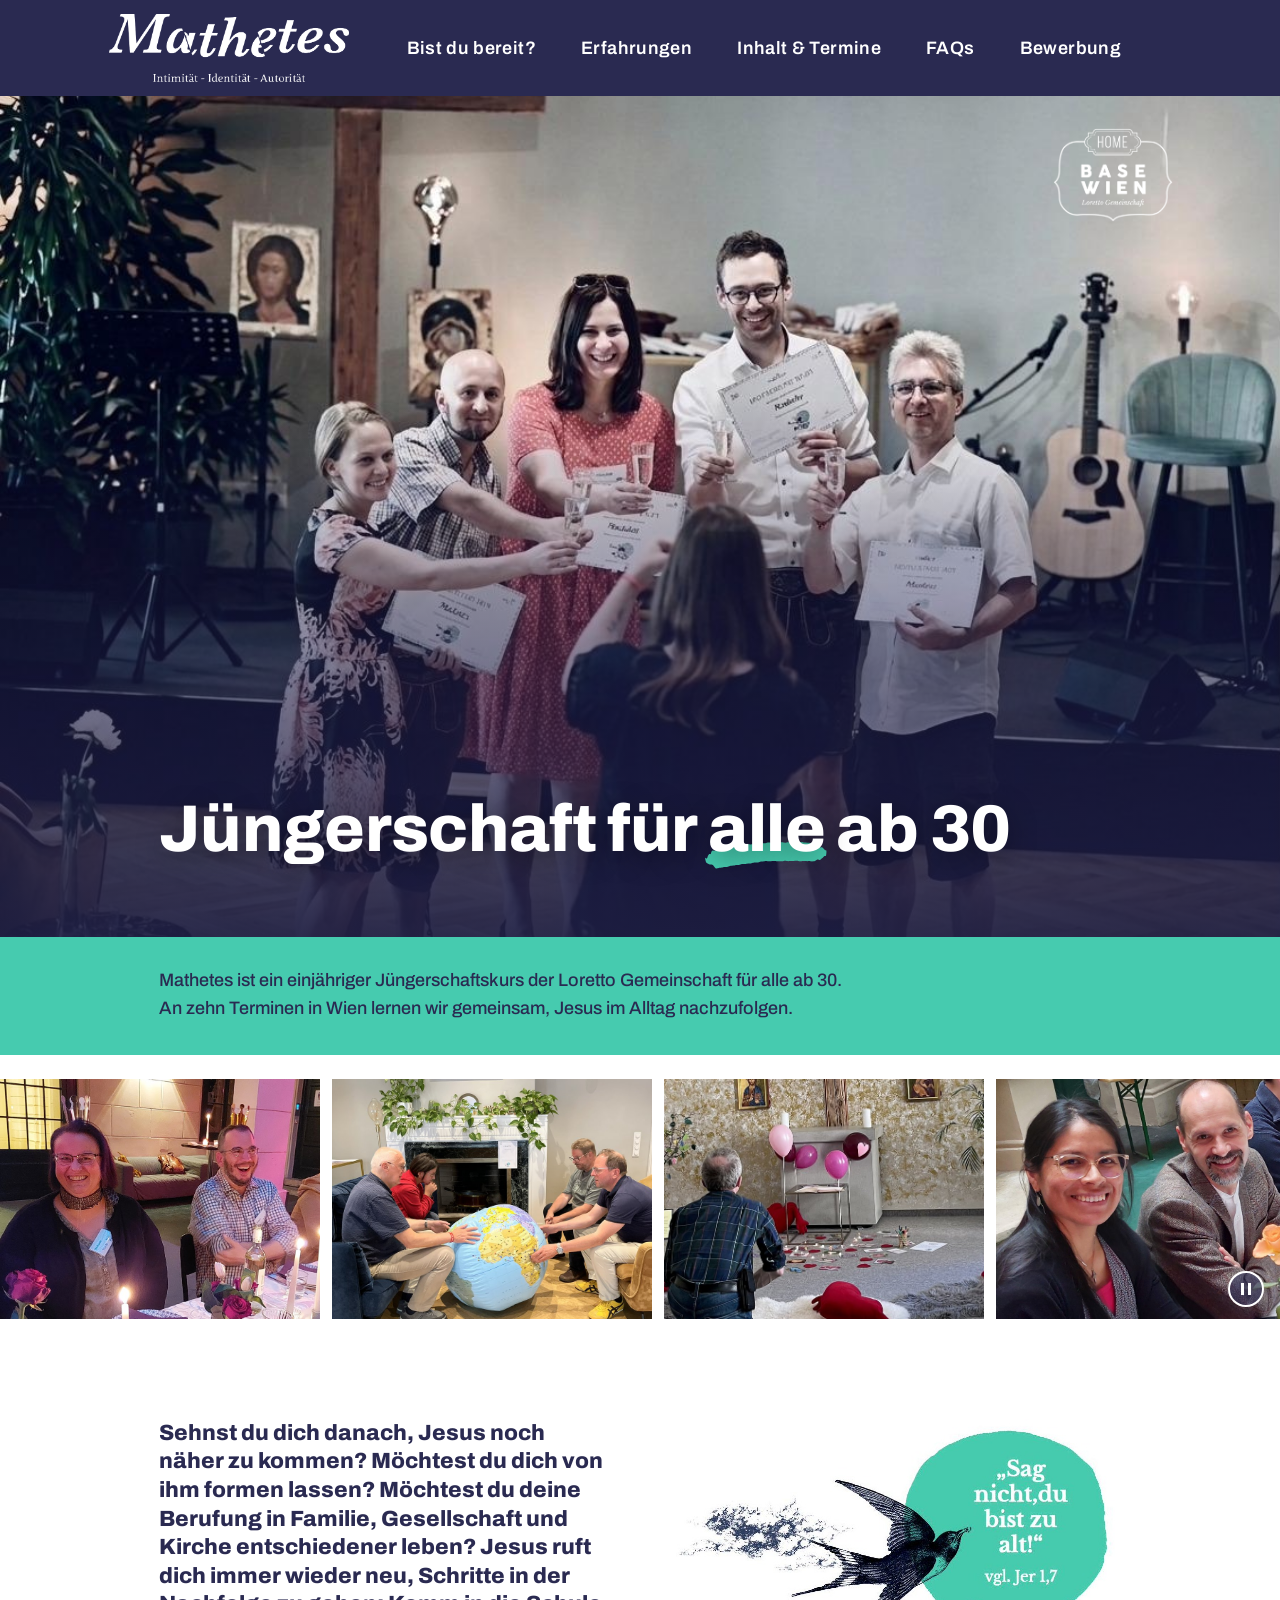
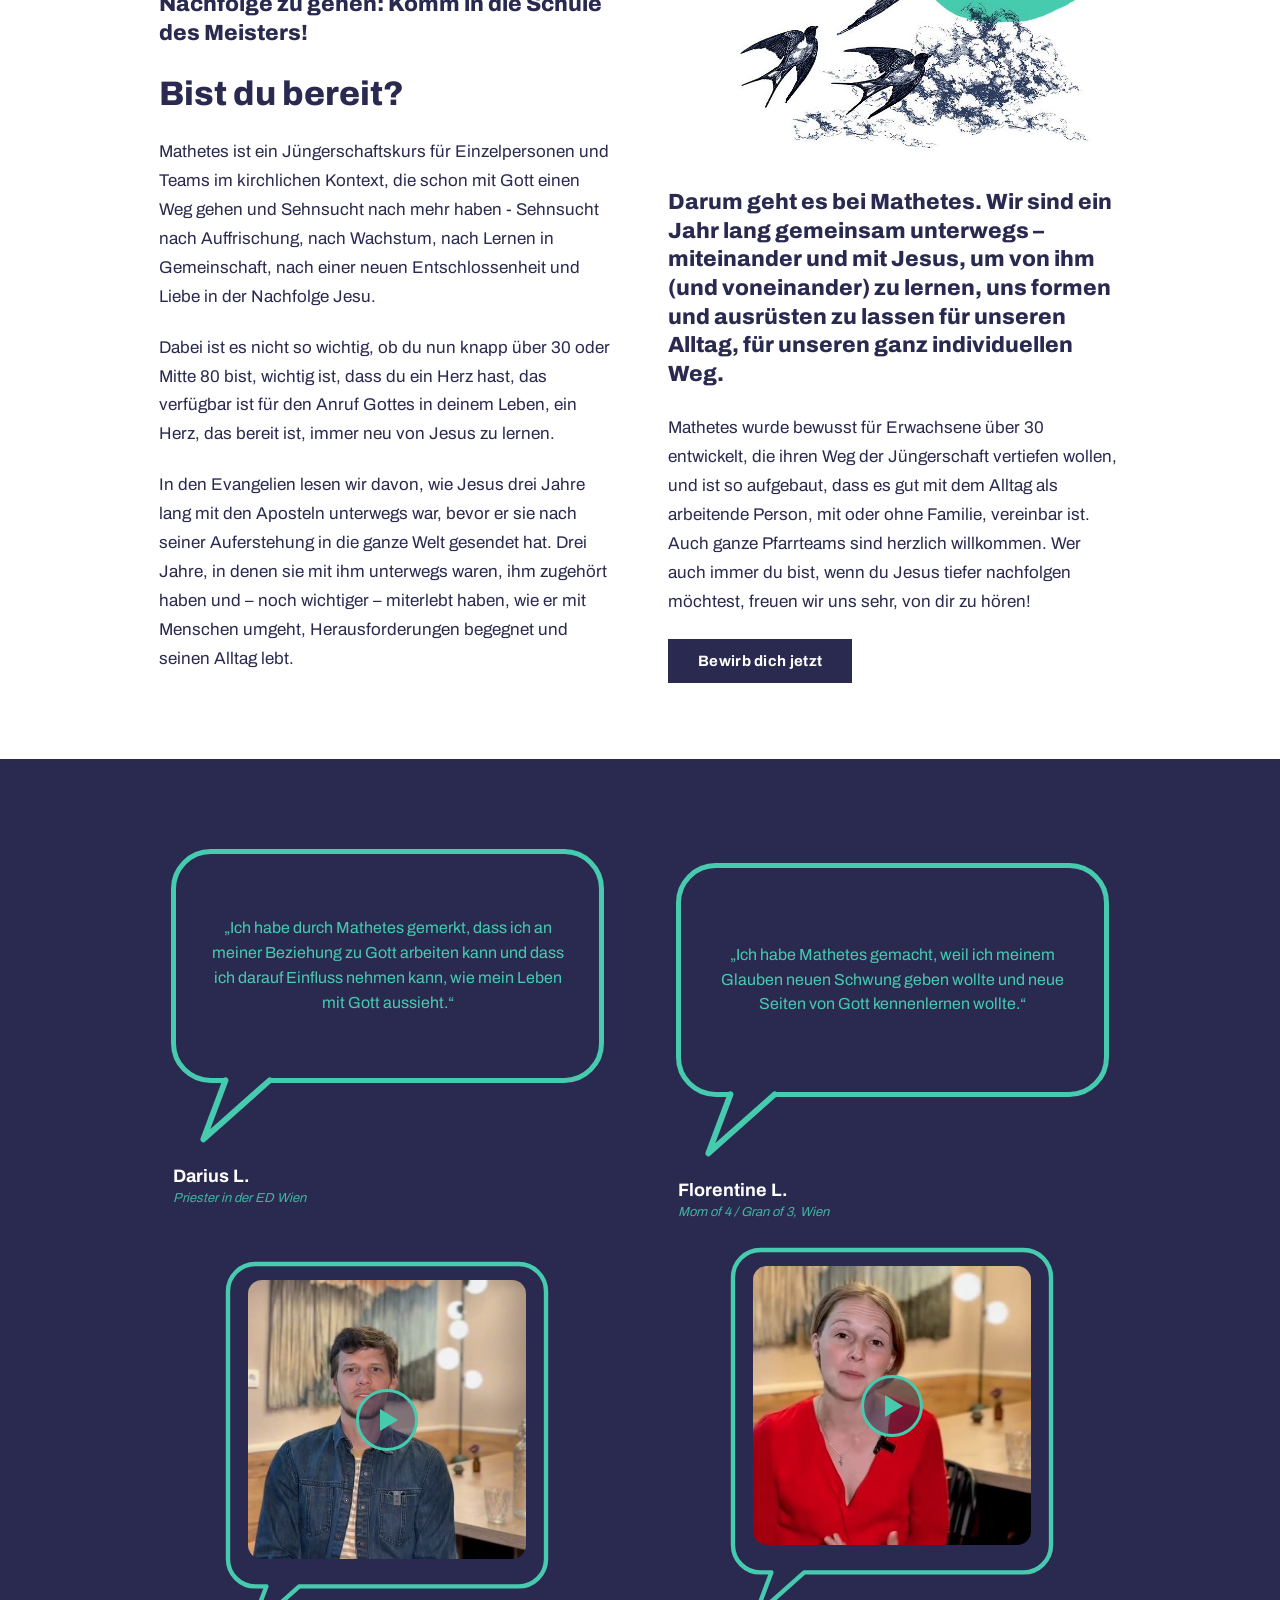
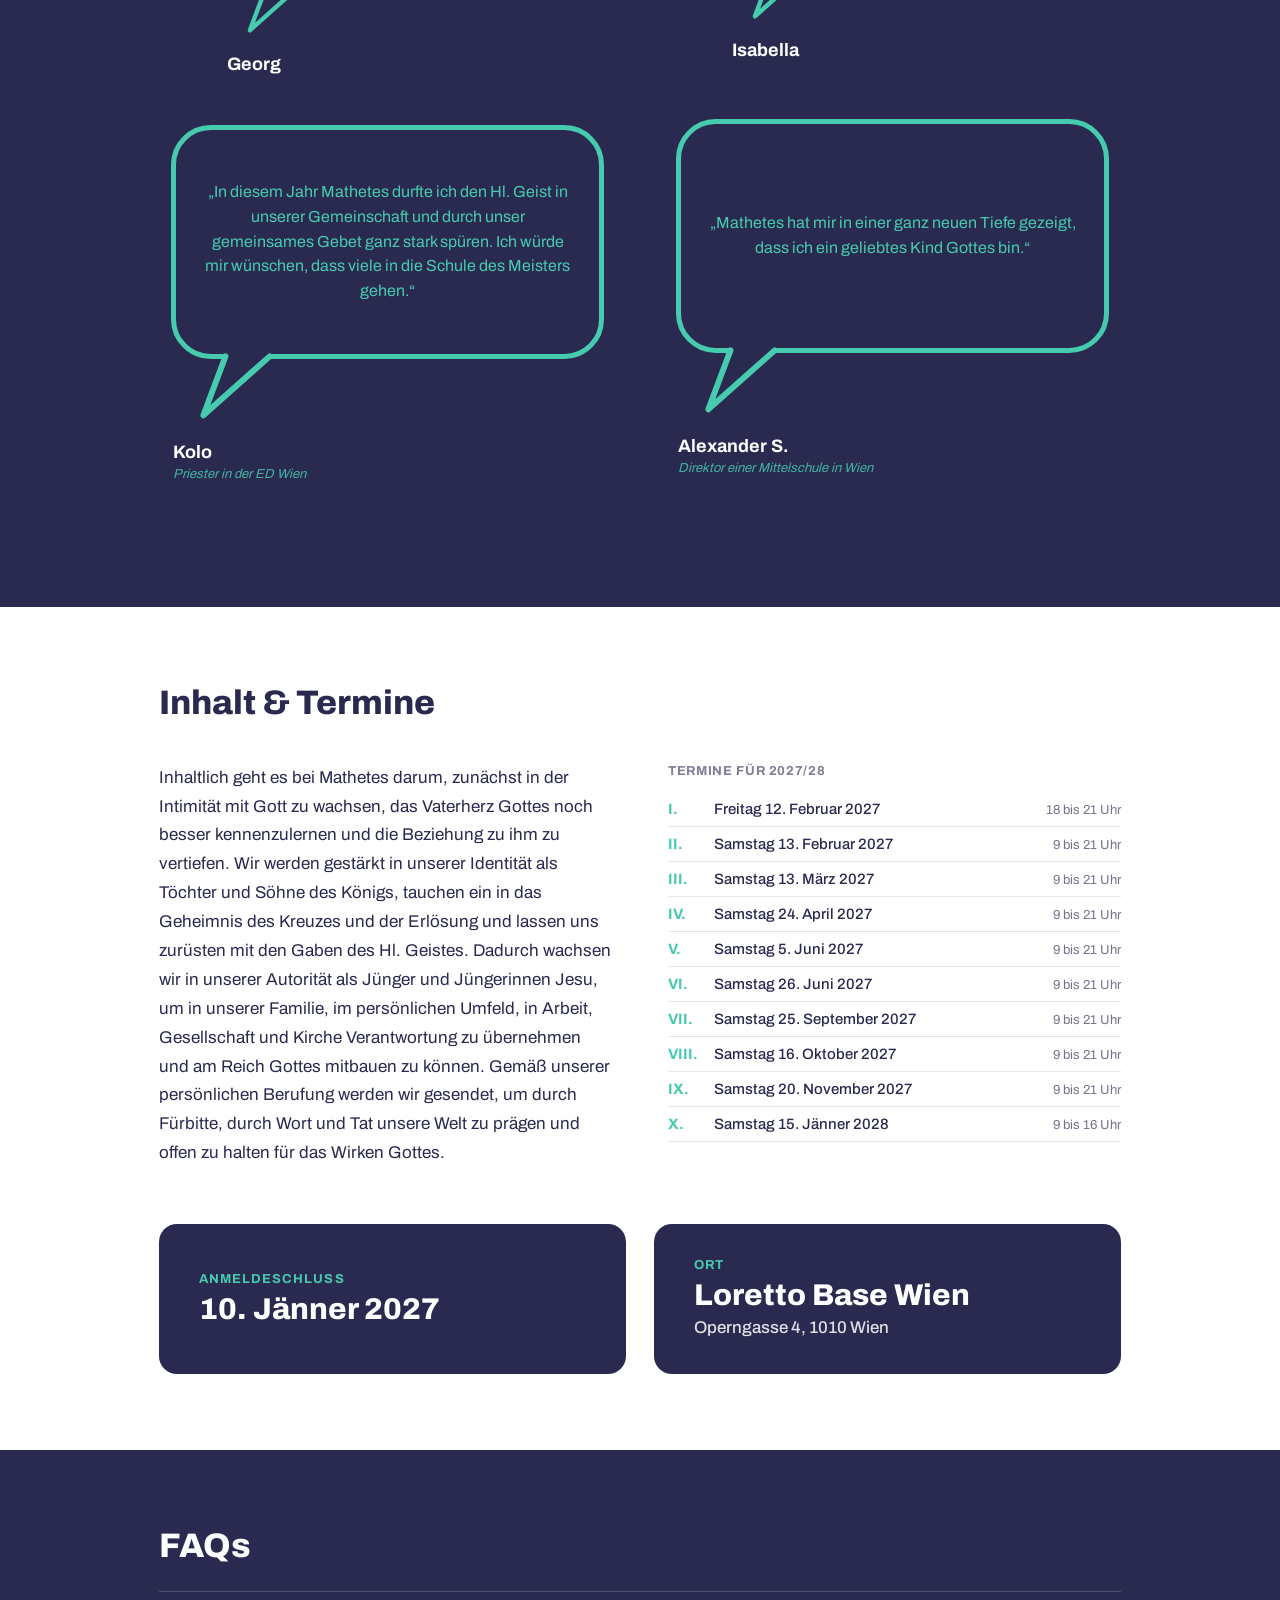
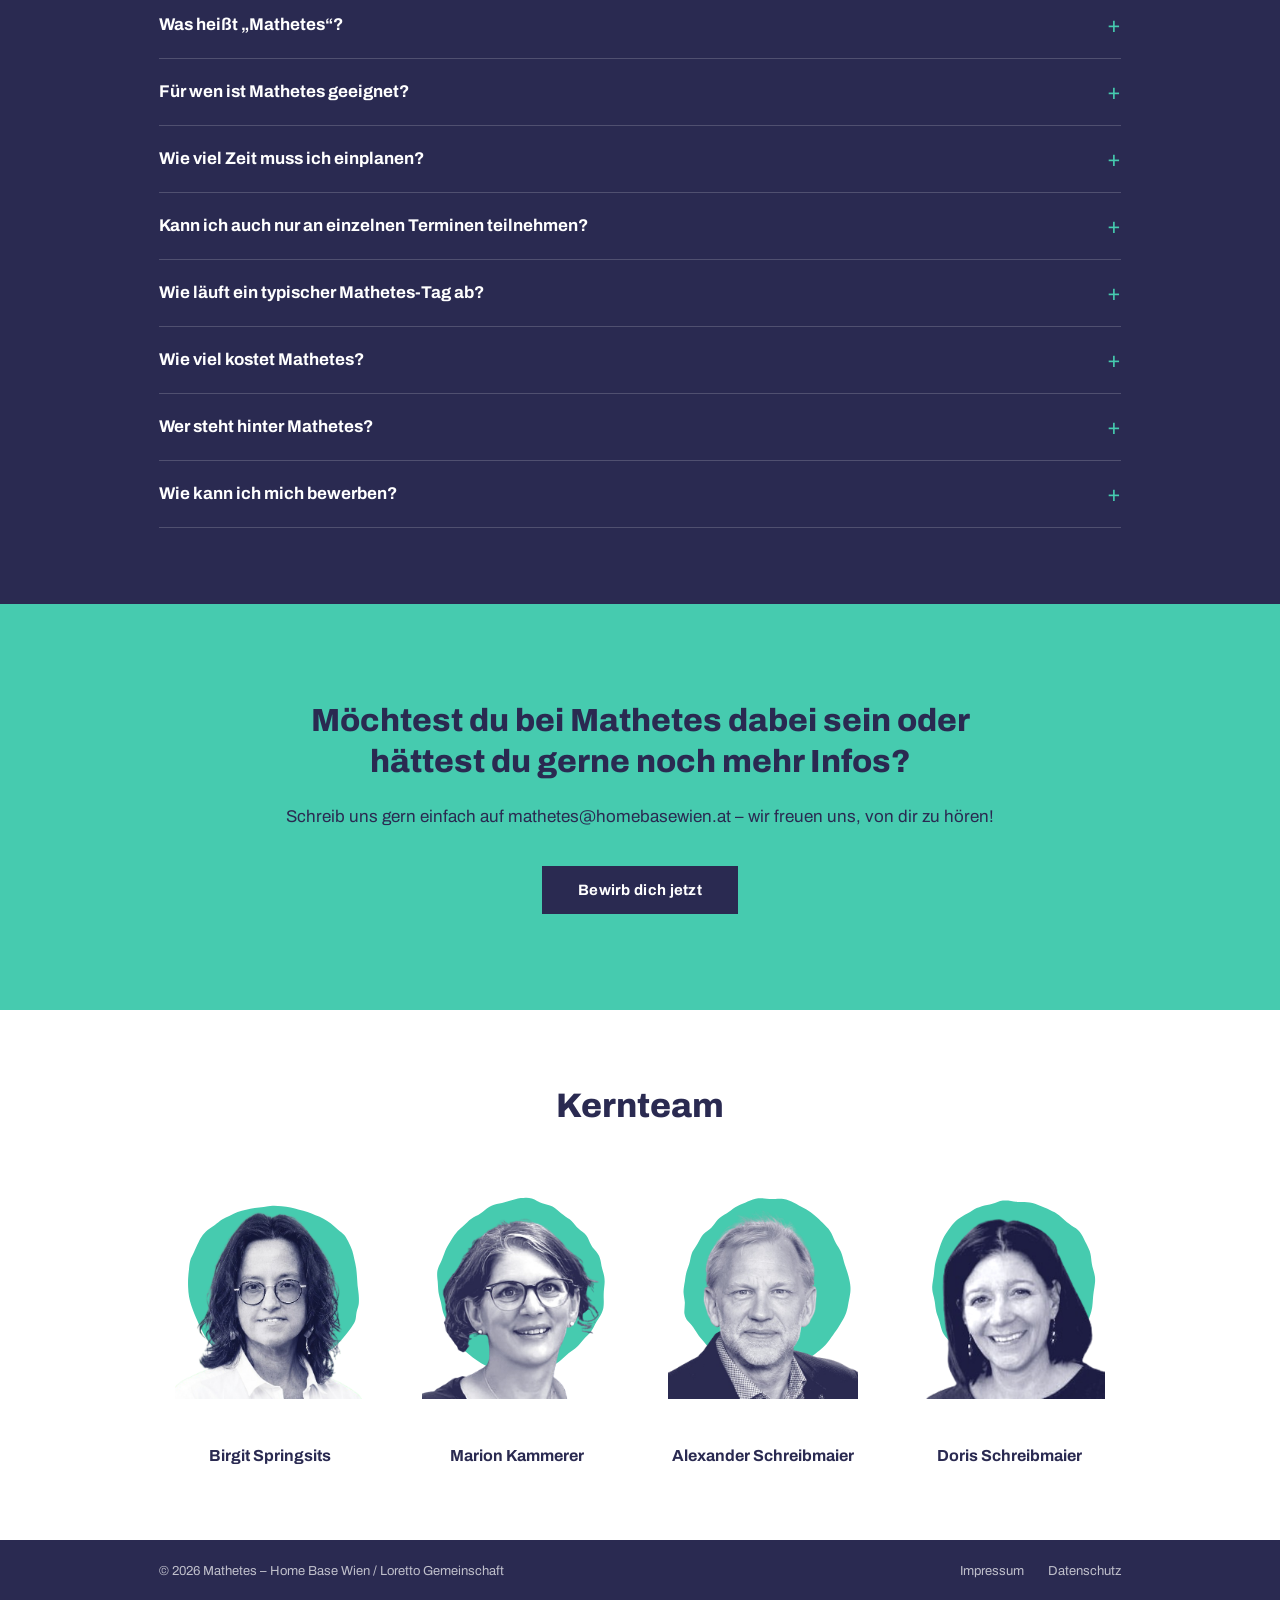
==== commit 3d396b4b: "Drop per-portrait offsets now that team photos share one framing Co-Authored-By: Claude Opus 5.5 <no" ====
--- a/index.html
+++ b/index.html
@@ -256,7 +256,7 @@
         <p class="team-member__name">Birgit Springsits</p>
       </div>
       <div class="team-member">
-        <div class="team-member__figure team-member__figure--marion">
+        <div class="team-member__figure">
           <svg viewBox="0 0 700 588" aria-hidden="true" focusable="false"><path fill="#46cbaf" d="M 518.63,260.73 C 518.29,264.82 517.70,268.85 517.47,272.92 C 517.23,277.00 517.22,281.05 517.22,285.18 C 517.23,289.31 517.60,293.52 517.49,297.70 C 517.38,301.88 517.34,306.18 516.54,310.25 C 515.75,314.33 514.41,318.35 512.71,322.15 C 511.02,325.96 508.54,329.50 506.39,333.07 C 504.24,336.65 501.87,340.06 499.82,343.62 C 497.77,347.18 496.10,350.88 494.09,354.42 C 492.09,357.97 490.18,361.60 487.80,364.89 C 485.41,368.18 482.54,371.16 479.77,374.15 C 477.01,377.13 473.94,379.82 471.20,382.78 C 468.46,385.73 465.98,388.86 463.32,391.87 C 460.67,394.89 458.17,398.09 455.26,400.86 C 452.36,403.63 449.10,406.05 445.89,408.47 C 442.69,410.90 439.21,412.91 436.03,415.39 C 432.86,417.86 429.89,420.56 426.84,423.30 C 423.79,426.05 420.94,429.20 417.74,431.84 C 414.54,434.48 411.13,436.91 407.62,439.14 C 404.12,441.38 400.38,443.15 396.74,445.27 C 393.09,447.39 389.49,449.66 385.78,451.88 C 382.07,454.10 378.39,456.74 374.47,458.58 C 370.55,460.42 366.42,461.99 362.23,462.89 C 358.05,463.80 353.65,463.86 349.35,464.01 C 345.05,464.16 340.73,463.84 336.45,463.79 C 332.17,463.73 327.92,463.76 323.67,463.67 C 319.42,463.57 315.17,463.51 310.93,463.22 C 306.69,462.93 302.47,462.45 298.25,461.91 C 294.04,461.37 289.84,460.74 285.66,459.98 C 281.48,459.21 277.29,458.42 273.19,457.34 C 269.08,456.26 265.01,454.97 261.04,453.50 C 257.06,452.03 253.16,450.29 249.32,448.51 C 245.48,446.73 241.69,444.83 237.99,442.81 C 234.29,440.78 230.65,438.65 227.11,436.36 C 223.58,434.08 220.19,431.59 216.81,429.12 C 213.43,426.65 210.13,424.10 206.84,421.54 C 203.55,418.98 200.20,416.50 197.06,413.77 C 193.93,411.05 190.83,408.23 188.02,405.19 C 185.20,402.14 182.64,398.81 180.16,395.49 C 177.68,392.18 175.38,388.72 173.11,385.29 C 170.83,381.85 168.56,378.45 166.52,374.91 C 164.48,371.37 162.59,367.73 160.89,364.04 C 159.18,360.34 157.83,356.48 156.28,352.75 C 154.74,349.03 153.25,345.34 151.62,341.69 C 149.99,338.04 148.06,334.55 146.50,330.88 C 144.94,327.21 143.40,323.49 142.26,319.68 C 141.11,315.86 140.47,311.88 139.64,307.98 C 138.81,304.08 138.18,300.17 137.27,296.29 C 136.37,292.40 135.13,288.58 134.21,284.66 C 133.28,280.75 132.29,276.80 131.72,272.81 C 131.14,268.82 131.03,264.77 130.73,260.73 C 130.44,256.69 130.30,252.65 129.97,248.54 C 129.64,244.44 128.88,240.26 128.76,236.11 C 128.64,231.96 128.53,227.69 129.26,223.64 C 129.98,219.59 131.57,215.65 133.12,211.80 C 134.66,207.96 136.88,204.34 138.54,200.58 C 140.20,196.82 141.65,193.05 143.10,189.24 C 144.55,185.42 145.66,181.47 147.23,177.70 C 148.79,173.93 150.58,170.24 152.50,166.63 C 154.42,163.02 156.62,159.57 158.74,156.06 C 160.86,152.56 162.92,149.00 165.21,145.60 C 167.50,142.20 169.84,138.78 172.49,135.66 C 175.13,132.53 178.16,129.70 181.10,126.85 C 184.05,124.00 187.17,121.35 190.15,118.55 C 193.14,115.75 195.95,112.76 199.00,110.03 C 202.06,107.31 205.16,104.57 208.50,102.22 C 211.85,99.86 215.55,98.00 219.07,95.91 C 222.59,93.82 226.21,91.98 229.63,89.66 C 233.04,87.35 236.18,84.53 239.56,82.00 C 242.94,79.46 246.25,76.53 249.91,74.43 C 253.57,72.34 257.53,70.75 261.51,69.43 C 265.50,68.11 269.72,67.52 273.81,66.52 C 277.89,65.53 281.96,64.59 286.04,63.47 C 290.12,62.35 294.16,60.97 298.29,59.80 C 302.42,58.64 306.59,57.48 310.82,56.50 C 315.05,55.52 319.35,54.54 323.67,53.93 C 327.99,53.32 332.42,52.65 336.75,52.83 C 341.08,53.01 345.47,53.76 349.66,55.03 C 353.84,56.30 357.86,58.66 361.87,60.46 C 365.88,62.27 369.71,64.37 373.71,65.86 C 377.70,67.34 381.84,68.07 385.85,69.35 C 389.87,70.63 394.05,71.60 397.79,73.52 C 401.54,75.43 404.98,78.19 408.32,80.85 C 411.66,83.50 414.58,86.83 417.82,89.46 C 421.07,92.10 424.45,94.32 427.79,96.66 C 431.13,99.01 434.76,100.94 437.89,103.52 C 441.02,106.10 443.81,109.18 446.57,112.17 C 449.33,115.16 451.60,118.62 454.43,121.48 C 457.27,124.35 460.43,126.78 463.56,129.36 C 466.70,131.95 470.42,134.09 473.24,136.99 C 476.06,139.90 478.47,143.27 480.48,146.80 C 482.48,150.33 483.50,154.53 485.28,158.17 C 487.07,161.81 488.84,165.32 491.17,168.64 C 493.51,171.96 496.76,174.80 499.29,178.09 C 501.83,181.38 504.58,184.71 506.38,188.39 C 508.17,192.07 509.07,196.18 510.05,200.17 C 511.02,204.16 511.34,208.32 512.21,212.32 C 513.08,216.32 514.25,220.21 515.28,224.18 C 516.32,228.15 517.71,232.09 518.42,236.13 C 519.13,240.17 519.49,244.31 519.53,248.41 C 519.57,252.51 518.98,256.64 518.63,260.73 Z"/></svg>
           <img src="assets/team-marion.png" alt="Marion Kammerer" width="500" height="500" loading="lazy">
         </div>
@@ -270,7 +270,7 @@
         <p class="team-member__name">Alexander Schreibmaier</p>
       </div>
       <div class="team-member">
-        <div class="team-member__figure team-member__figure--doris">
+        <div class="team-member__figure">
           <svg viewBox="0 0 700 588" aria-hidden="true" focusable="false"><path fill="#46cbaf" d="M 512.15,260.73 C 511.61,264.68 510.83,268.57 510.30,272.47 C 509.76,276.37 509.31,280.23 508.93,284.13 C 508.55,288.04 508.39,291.96 508.04,295.90 C 507.69,299.84 507.43,303.83 506.82,307.75 C 506.20,311.68 505.37,315.59 504.35,319.44 C 503.34,323.29 501.98,327.03 500.74,330.84 C 499.51,334.64 498.20,338.42 496.93,342.26 C 495.66,346.10 494.57,350.07 493.11,353.88 C 491.64,357.68 490.09,361.53 488.12,365.09 C 486.14,368.65 483.67,371.94 481.26,375.23 C 478.85,378.51 476.07,381.50 473.67,384.82 C 471.27,388.15 469.04,391.58 466.85,395.18 C 464.65,398.79 462.80,402.78 460.51,406.45 C 458.23,410.13 455.88,413.90 453.15,417.24 C 450.41,420.58 447.28,423.57 444.10,426.49 C 440.92,429.40 437.48,432.01 434.09,434.72 C 430.69,437.43 427.29,440.18 423.74,442.75 C 420.19,445.32 416.60,447.96 412.80,450.14 C 408.99,452.31 404.99,454.23 400.91,455.81 C 396.82,457.39 392.54,458.55 388.29,459.61 C 384.04,460.67 379.71,461.50 375.39,462.17 C 371.07,462.84 366.73,463.42 362.37,463.61 C 358.02,463.80 353.61,463.70 349.26,463.31 C 344.91,462.92 340.55,462.03 336.29,461.28 C 332.02,460.53 327.83,459.50 323.67,458.79 C 319.51,458.08 315.42,457.57 311.32,457.03 C 307.22,456.48 303.12,456.20 299.06,455.52 C 295.01,454.85 290.97,454.01 286.99,452.99 C 283.02,451.96 279.15,450.55 275.23,449.38 C 271.31,448.21 267.45,447.00 263.49,445.95 C 259.53,444.89 255.47,444.14 251.48,443.05 C 247.50,441.97 243.44,440.91 239.57,439.45 C 235.70,437.99 231.97,436.14 228.25,434.29 C 224.54,432.45 220.95,430.36 217.28,428.37 C 213.61,426.38 209.81,424.54 206.25,422.34 C 202.69,420.15 199.05,417.92 195.89,415.19 C 192.74,412.45 189.98,409.17 187.34,405.91 C 184.69,402.65 182.55,398.93 180.04,395.60 C 177.54,392.28 174.95,389.11 172.30,385.96 C 169.64,382.80 166.55,379.97 164.09,376.67 C 161.64,373.37 159.30,369.89 157.56,366.14 C 155.82,362.40 154.82,358.19 153.66,354.19 C 152.51,350.19 151.76,346.07 150.61,342.17 C 149.46,338.26 148.01,334.57 146.76,330.77 C 145.50,326.98 144.04,323.26 143.07,319.41 C 142.11,315.55 141.55,311.57 140.95,307.65 C 140.35,303.72 140.13,299.76 139.47,295.87 C 138.82,291.98 137.90,288.18 137.04,284.31 C 136.18,280.44 134.91,276.57 134.31,272.64 C 133.71,268.71 133.35,264.70 133.44,260.73 C 133.52,256.76 134.26,252.78 134.81,248.85 C 135.37,244.91 136.22,241.04 136.77,237.12 C 137.32,233.20 137.68,229.28 138.10,225.33 C 138.53,221.38 138.79,217.37 139.35,213.40 C 139.91,209.44 140.61,205.46 141.48,201.53 C 142.35,197.60 143.47,193.72 144.57,189.82 C 145.67,185.91 146.88,182.04 148.09,178.11 C 149.29,174.18 150.46,170.19 151.80,166.24 C 153.13,162.29 154.47,158.26 156.11,154.39 C 157.75,150.52 159.58,146.69 161.64,143.01 C 163.69,139.32 166.04,135.80 168.43,132.30 C 170.81,128.80 173.35,125.39 175.95,122.02 C 178.56,118.64 181.17,115.20 184.07,112.07 C 186.97,108.94 190.04,105.88 193.38,103.23 C 196.71,100.58 200.44,98.36 204.11,96.17 C 207.77,93.97 211.68,92.17 215.38,90.09 C 219.08,88.00 222.66,85.79 226.32,83.65 C 229.98,81.51 233.52,79.08 237.33,77.25 C 241.15,75.42 245.15,73.89 249.21,72.68 C 253.28,71.47 257.58,70.94 261.70,70.00 C 265.82,69.06 269.90,68.22 273.93,67.01 C 277.97,65.81 281.85,64.02 285.91,62.77 C 289.96,61.52 294.07,60.08 298.25,59.54 C 302.44,59.00 306.78,59.21 311.01,59.55 C 315.25,59.88 319.49,61.02 323.67,61.57 C 327.85,62.12 331.96,62.60 336.12,62.83 C 340.28,63.07 344.47,62.76 348.65,62.96 C 352.83,63.16 357.08,63.30 361.20,64.01 C 365.31,64.73 369.37,65.96 373.34,67.28 C 377.31,68.59 381.15,70.35 385.02,71.92 C 388.88,73.49 392.70,75.10 396.54,76.68 C 400.38,78.26 404.27,79.70 408.05,81.42 C 411.82,83.13 415.63,84.86 419.20,86.97 C 422.76,89.08 426.18,91.50 429.44,94.07 C 432.69,96.63 435.64,99.63 438.72,102.37 C 441.81,105.12 444.71,107.98 447.94,110.51 C 451.18,113.04 454.65,115.23 458.12,117.56 C 461.59,119.89 465.46,121.89 468.76,124.48 C 472.07,127.07 475.30,129.89 477.95,133.09 C 480.61,136.30 482.66,140.07 484.72,143.72 C 486.77,147.37 488.41,151.28 490.29,154.99 C 492.17,158.70 494.20,162.28 495.98,166.00 C 497.76,169.72 499.67,173.40 500.97,177.30 C 502.27,181.20 503.09,185.34 503.79,189.42 C 504.49,193.49 504.58,197.73 505.15,201.76 C 505.73,205.79 506.34,209.71 507.23,213.60 C 508.12,217.49 509.51,221.23 510.49,225.09 C 511.47,228.96 512.61,232.85 513.12,236.80 C 513.63,240.75 513.71,244.79 513.55,248.78 C 513.39,252.77 512.69,256.78 512.15,260.73 Z"/></svg>
           <img src="assets/team-doris.png" alt="Doris Schreibmaier" width="500" height="500" loading="lazy">
         </div>
--- a/css/styles.css
+++ b/css/styles.css
@@ -738,8 +738,6 @@
   width: 63.33%;
   height: auto;
 }
-.team-member__figure--marion img { top: 21.03%; width: 55%; }
-.team-member__figure--doris img { top: 13.1%; }
 
 .team-member__name {
   font-weight: 700;
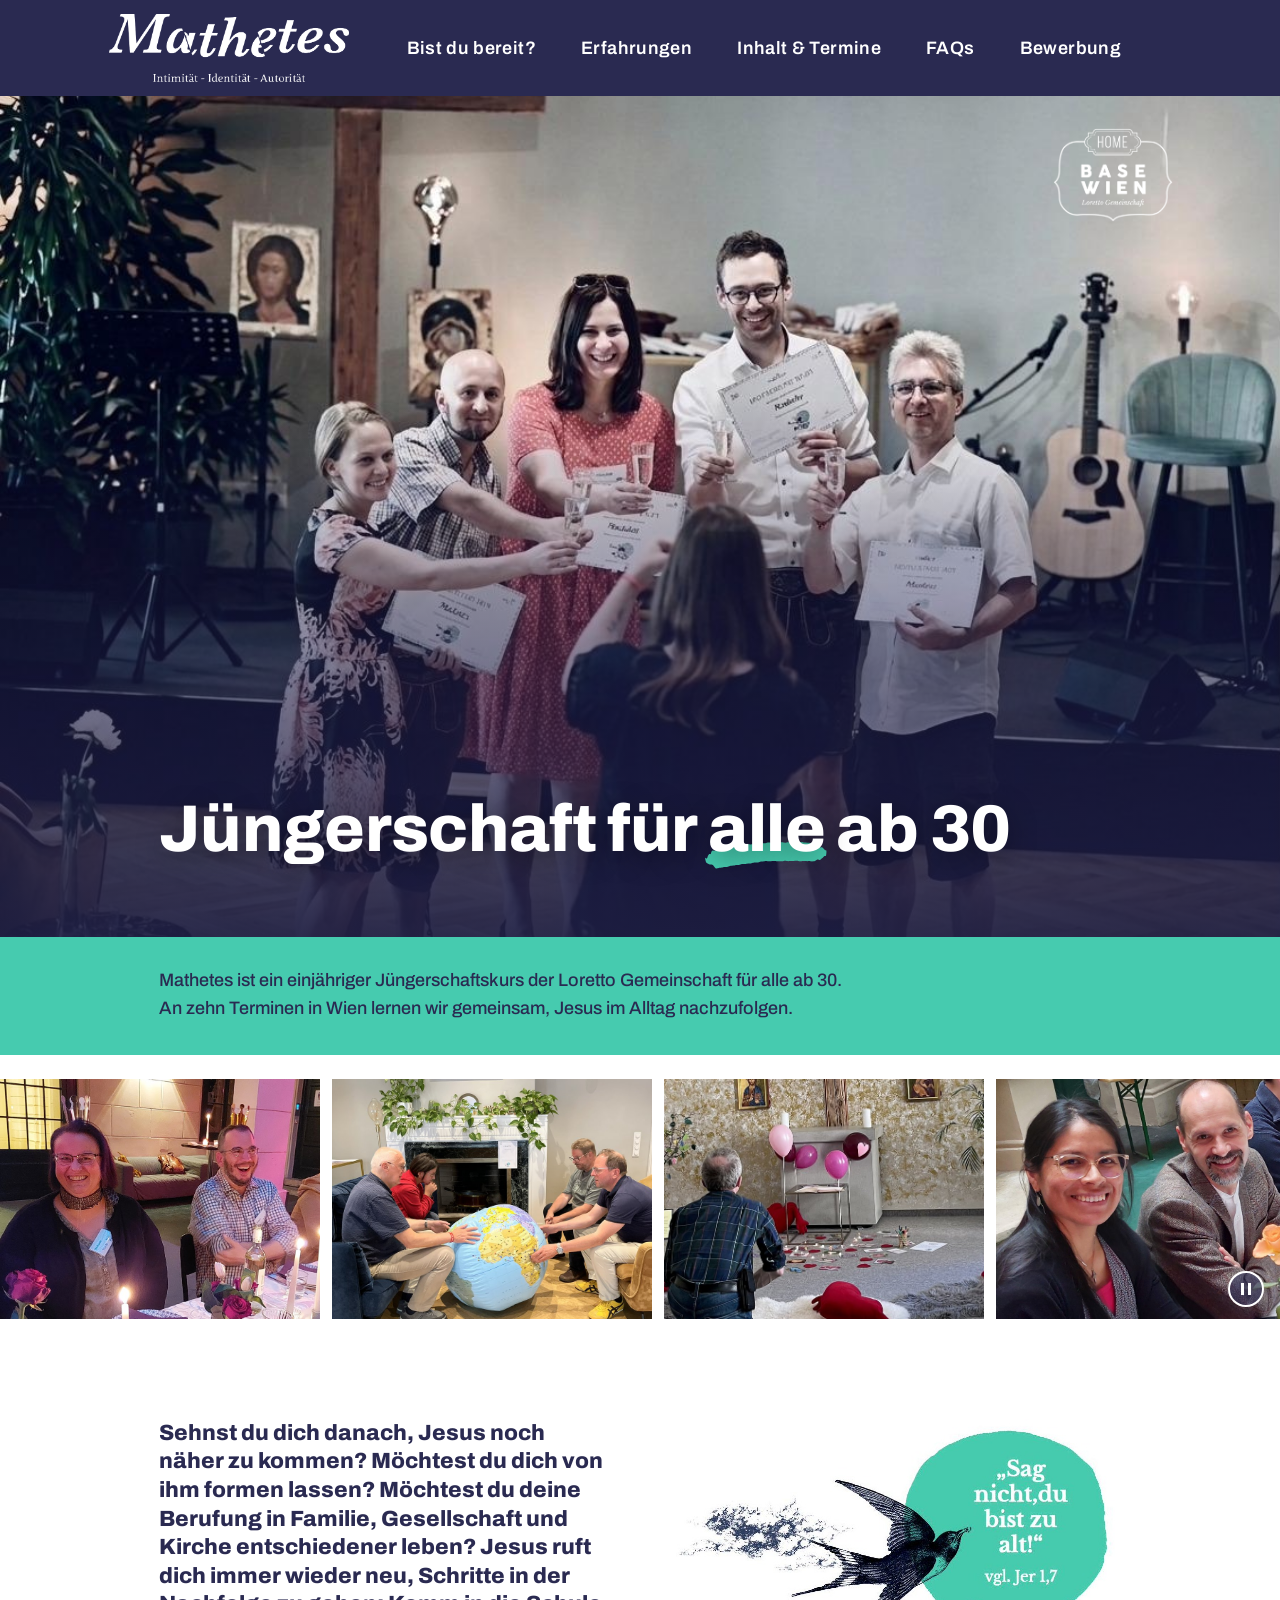
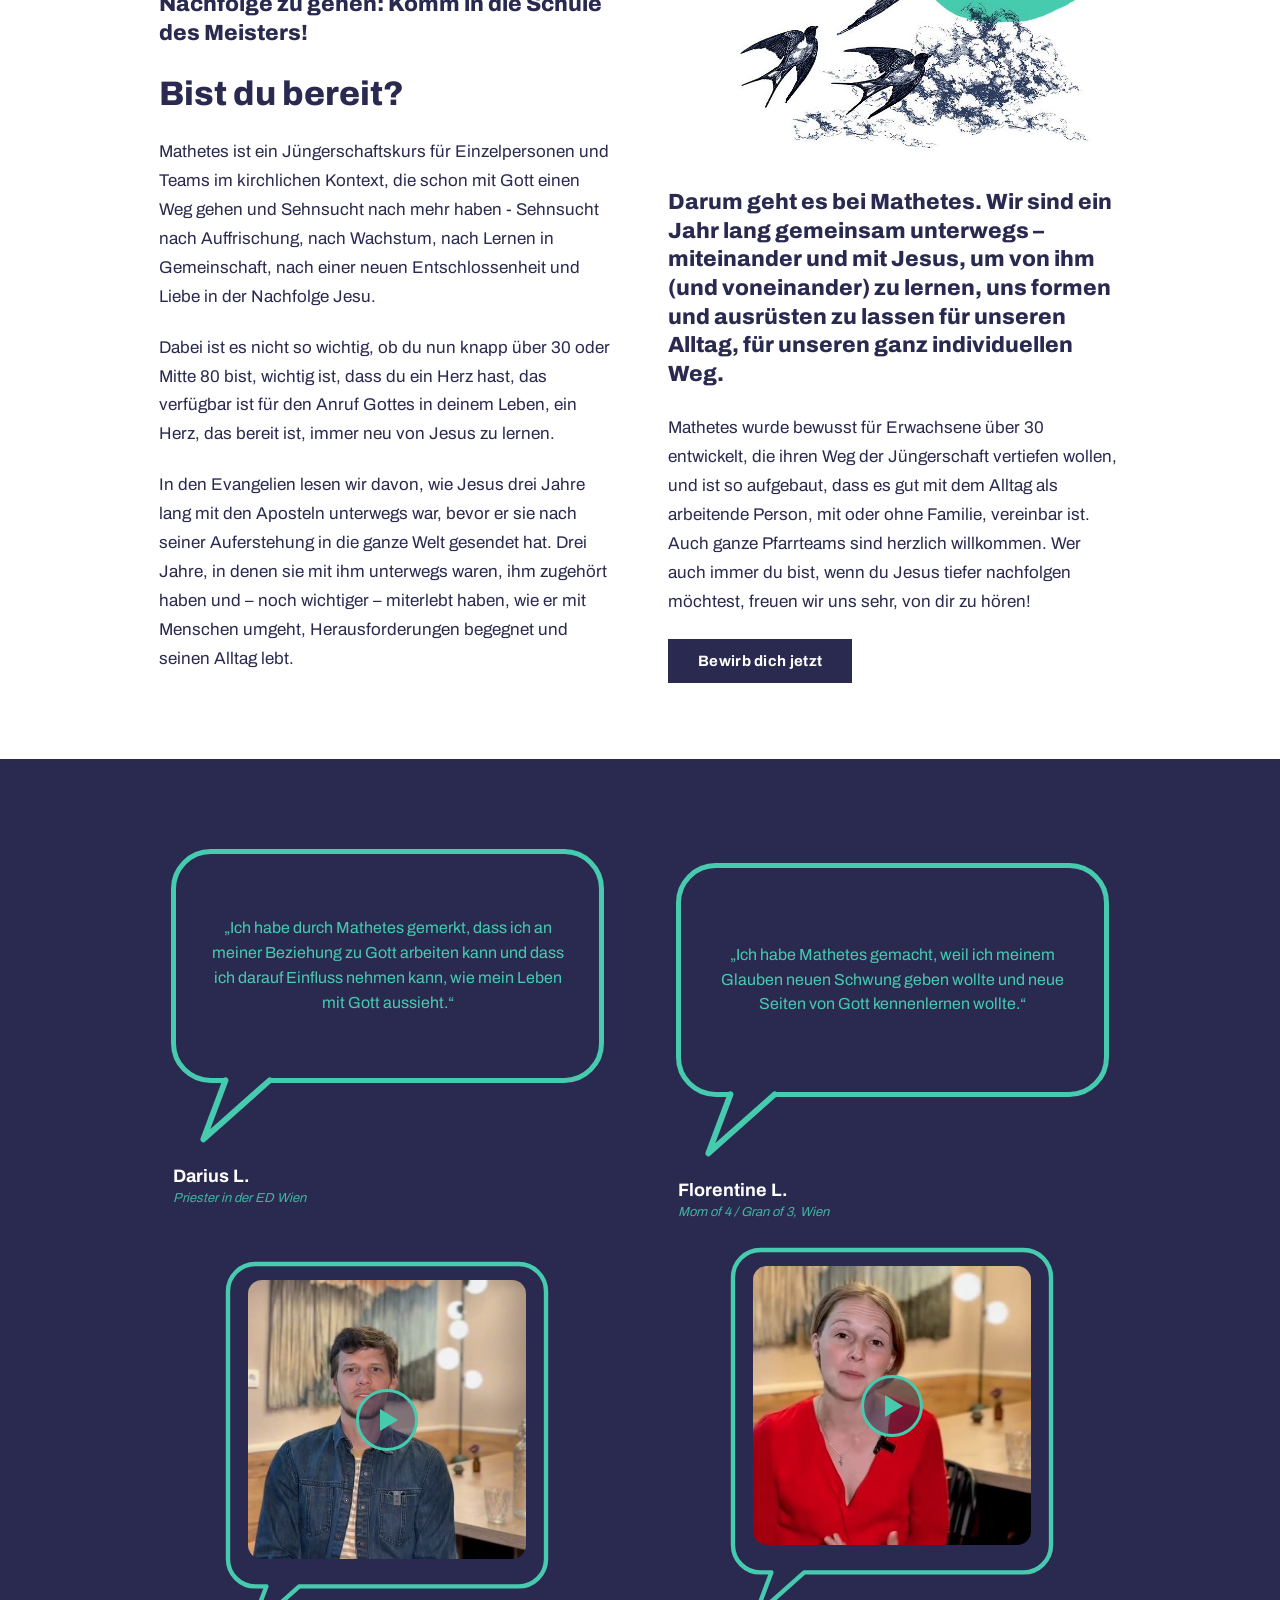
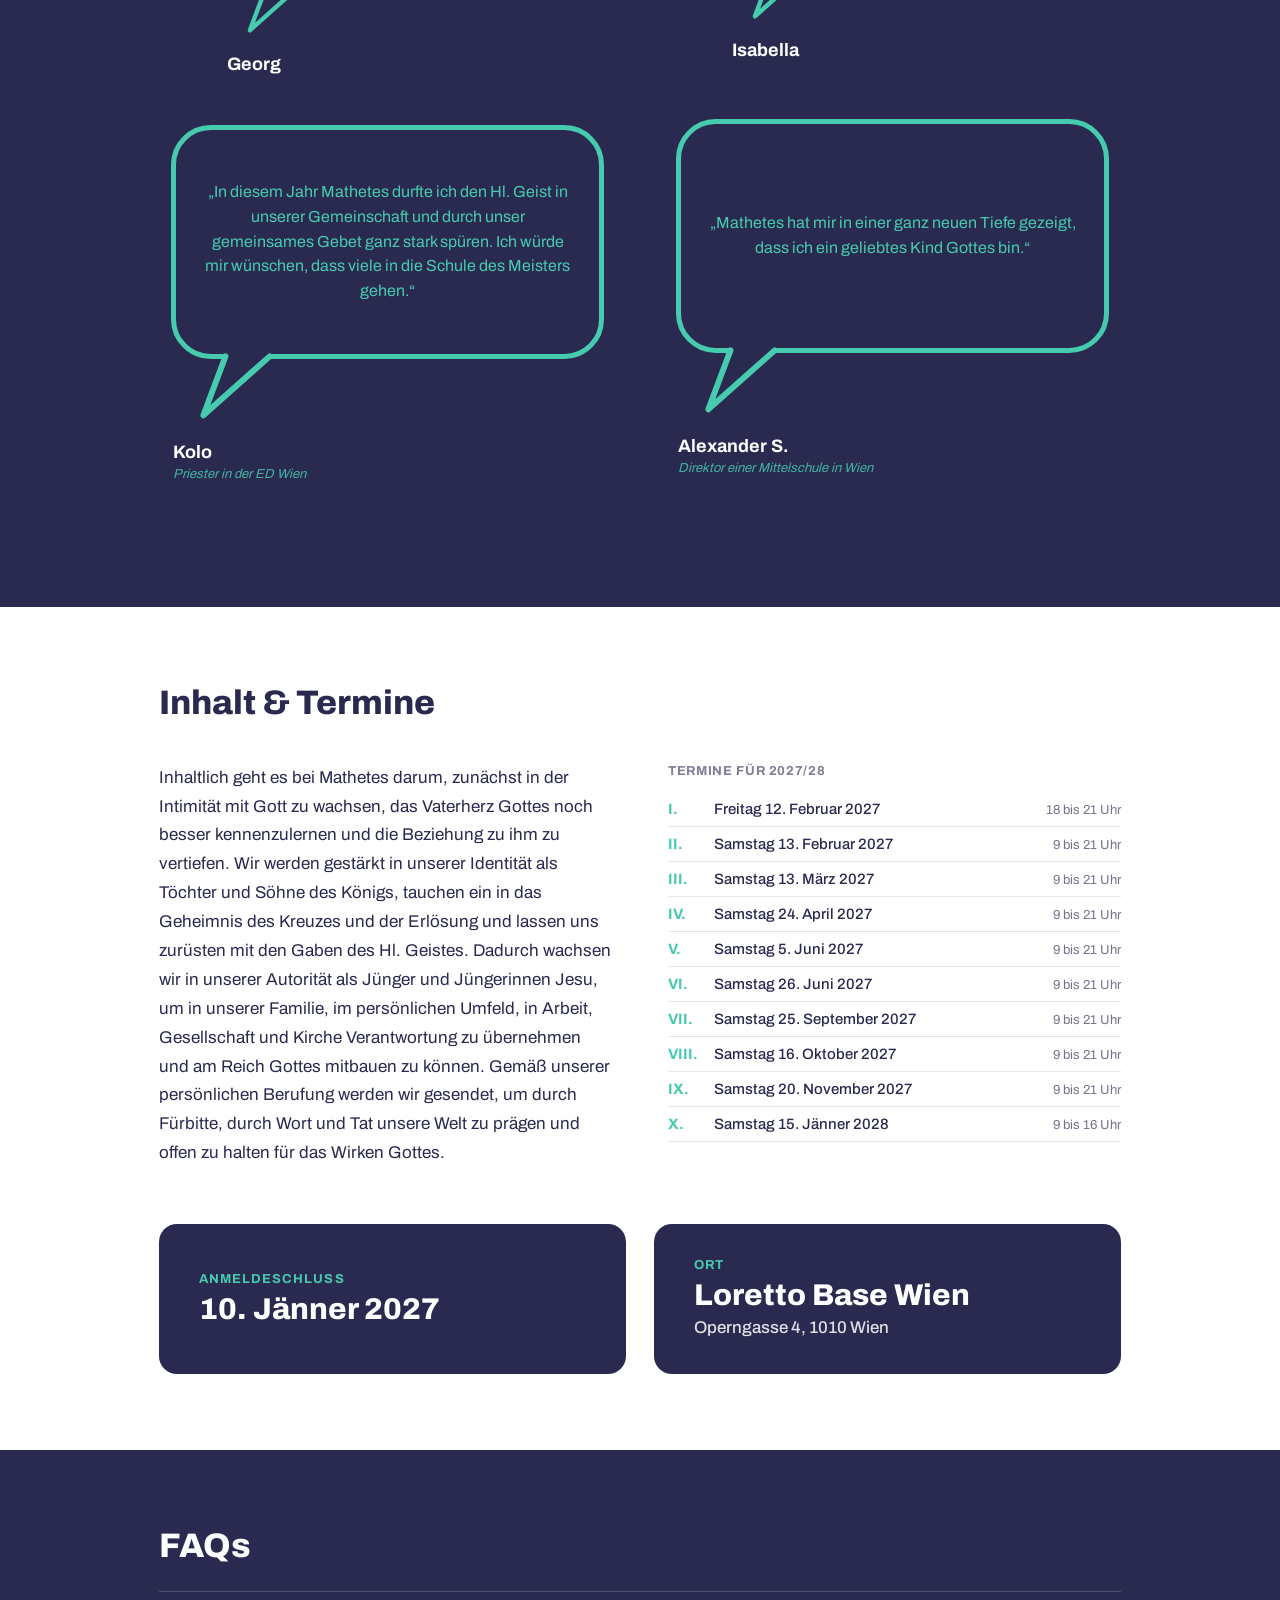
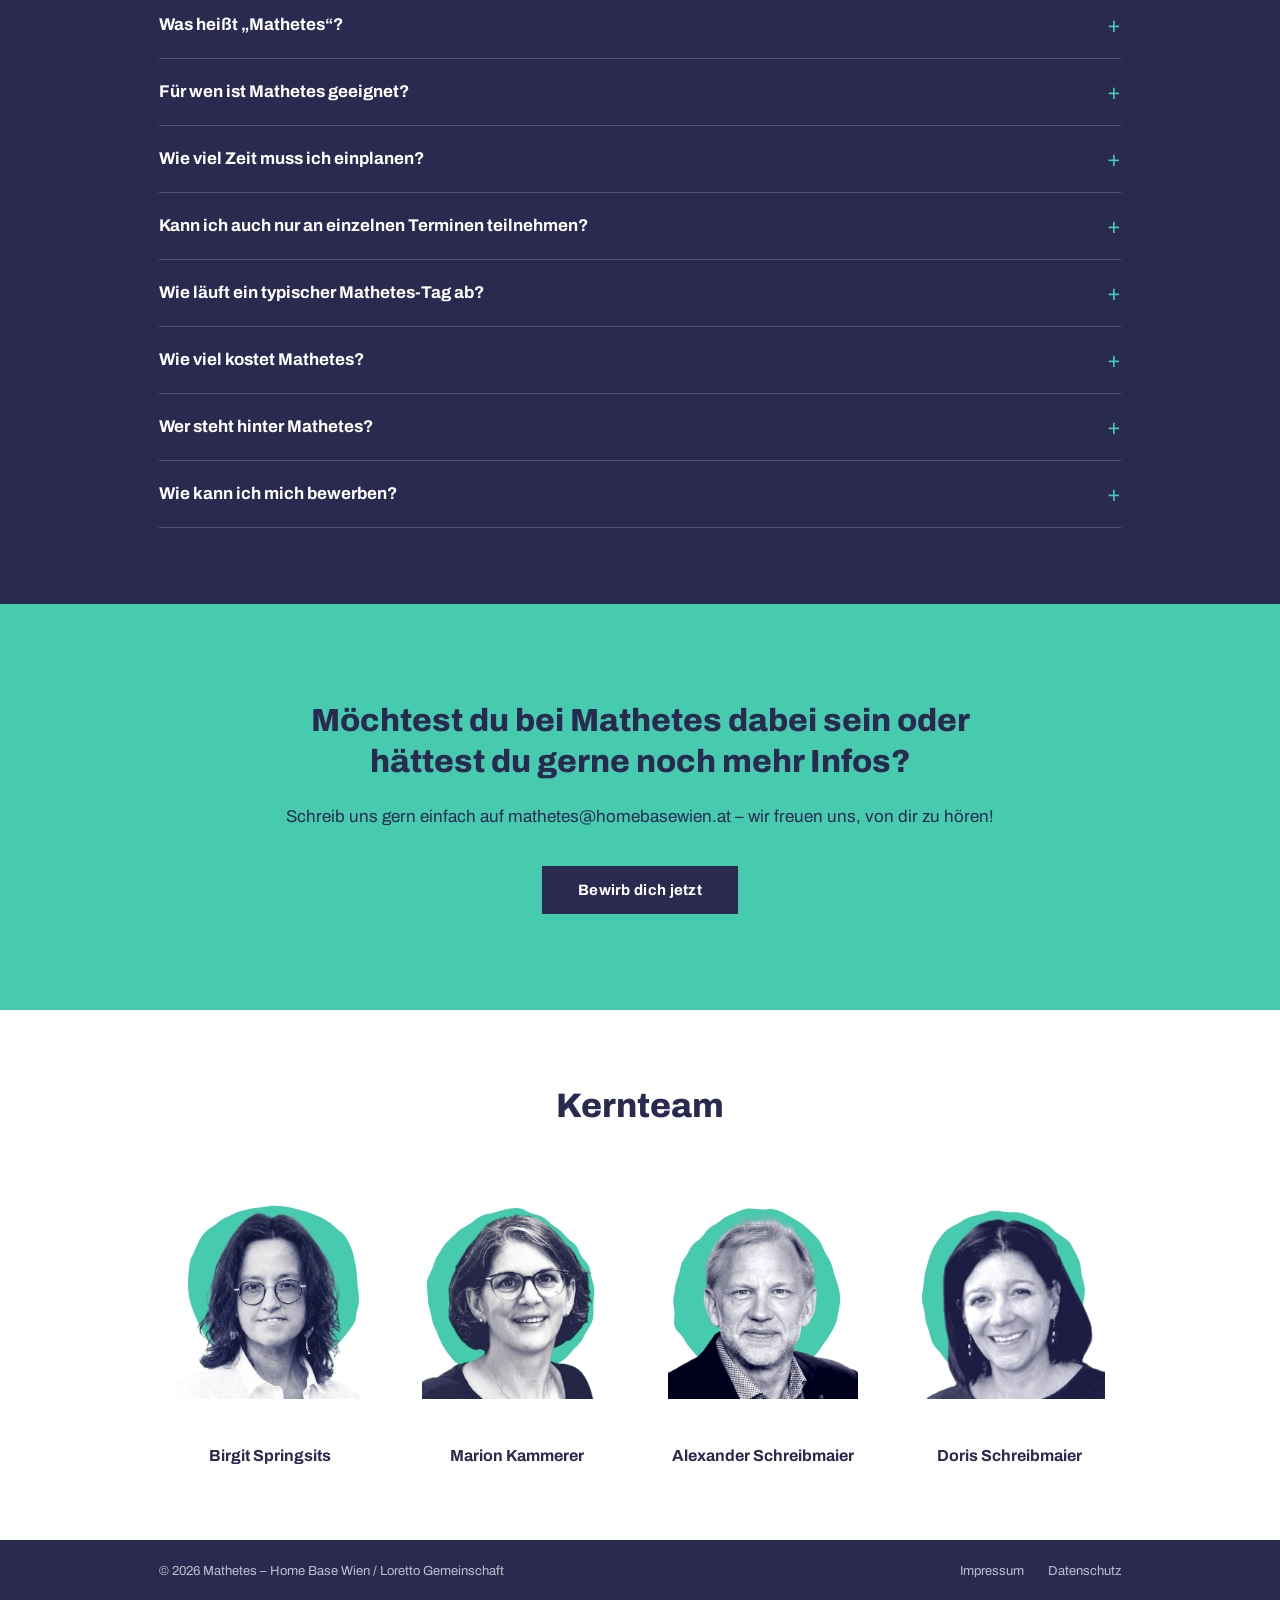
==== commit 5bf17925: "Replace Alexander's photo; shift team blobs down-left for Marion, Alexander and Doris Co-Authored-By" ====
--- a/index.html
+++ b/index.html
@@ -257,21 +257,21 @@
       </div>
       <div class="team-member">
         <div class="team-member__figure">
-          <svg viewBox="0 0 700 588" aria-hidden="true" focusable="false"><path fill="#46cbaf" d="M 518.63,260.73 C 518.29,264.82 517.70,268.85 517.47,272.92 C 517.23,277.00 517.22,281.05 517.22,285.18 C 517.23,289.31 517.60,293.52 517.49,297.70 C 517.38,301.88 517.34,306.18 516.54,310.25 C 515.75,314.33 514.41,318.35 512.71,322.15 C 511.02,325.96 508.54,329.50 506.39,333.07 C 504.24,336.65 501.87,340.06 499.82,343.62 C 497.77,347.18 496.10,350.88 494.09,354.42 C 492.09,357.97 490.18,361.60 487.80,364.89 C 485.41,368.18 482.54,371.16 479.77,374.15 C 477.01,377.13 473.94,379.82 471.20,382.78 C 468.46,385.73 465.98,388.86 463.32,391.87 C 460.67,394.89 458.17,398.09 455.26,400.86 C 452.36,403.63 449.10,406.05 445.89,408.47 C 442.69,410.90 439.21,412.91 436.03,415.39 C 432.86,417.86 429.89,420.56 426.84,423.30 C 423.79,426.05 420.94,429.20 417.74,431.84 C 414.54,434.48 411.13,436.91 407.62,439.14 C 404.12,441.38 400.38,443.15 396.74,445.27 C 393.09,447.39 389.49,449.66 385.78,451.88 C 382.07,454.10 378.39,456.74 374.47,458.58 C 370.55,460.42 366.42,461.99 362.23,462.89 C 358.05,463.80 353.65,463.86 349.35,464.01 C 345.05,464.16 340.73,463.84 336.45,463.79 C 332.17,463.73 327.92,463.76 323.67,463.67 C 319.42,463.57 315.17,463.51 310.93,463.22 C 306.69,462.93 302.47,462.45 298.25,461.91 C 294.04,461.37 289.84,460.74 285.66,459.98 C 281.48,459.21 277.29,458.42 273.19,457.34 C 269.08,456.26 265.01,454.97 261.04,453.50 C 257.06,452.03 253.16,450.29 249.32,448.51 C 245.48,446.73 241.69,444.83 237.99,442.81 C 234.29,440.78 230.65,438.65 227.11,436.36 C 223.58,434.08 220.19,431.59 216.81,429.12 C 213.43,426.65 210.13,424.10 206.84,421.54 C 203.55,418.98 200.20,416.50 197.06,413.77 C 193.93,411.05 190.83,408.23 188.02,405.19 C 185.20,402.14 182.64,398.81 180.16,395.49 C 177.68,392.18 175.38,388.72 173.11,385.29 C 170.83,381.85 168.56,378.45 166.52,374.91 C 164.48,371.37 162.59,367.73 160.89,364.04 C 159.18,360.34 157.83,356.48 156.28,352.75 C 154.74,349.03 153.25,345.34 151.62,341.69 C 149.99,338.04 148.06,334.55 146.50,330.88 C 144.94,327.21 143.40,323.49 142.26,319.68 C 141.11,315.86 140.47,311.88 139.64,307.98 C 138.81,304.08 138.18,300.17 137.27,296.29 C 136.37,292.40 135.13,288.58 134.21,284.66 C 133.28,280.75 132.29,276.80 131.72,272.81 C 131.14,268.82 131.03,264.77 130.73,260.73 C 130.44,256.69 130.30,252.65 129.97,248.54 C 129.64,244.44 128.88,240.26 128.76,236.11 C 128.64,231.96 128.53,227.69 129.26,223.64 C 129.98,219.59 131.57,215.65 133.12,211.80 C 134.66,207.96 136.88,204.34 138.54,200.58 C 140.20,196.82 141.65,193.05 143.10,189.24 C 144.55,185.42 145.66,181.47 147.23,177.70 C 148.79,173.93 150.58,170.24 152.50,166.63 C 154.42,163.02 156.62,159.57 158.74,156.06 C 160.86,152.56 162.92,149.00 165.21,145.60 C 167.50,142.20 169.84,138.78 172.49,135.66 C 175.13,132.53 178.16,129.70 181.10,126.85 C 184.05,124.00 187.17,121.35 190.15,118.55 C 193.14,115.75 195.95,112.76 199.00,110.03 C 202.06,107.31 205.16,104.57 208.50,102.22 C 211.85,99.86 215.55,98.00 219.07,95.91 C 222.59,93.82 226.21,91.98 229.63,89.66 C 233.04,87.35 236.18,84.53 239.56,82.00 C 242.94,79.46 246.25,76.53 249.91,74.43 C 253.57,72.34 257.53,70.75 261.51,69.43 C 265.50,68.11 269.72,67.52 273.81,66.52 C 277.89,65.53 281.96,64.59 286.04,63.47 C 290.12,62.35 294.16,60.97 298.29,59.80 C 302.42,58.64 306.59,57.48 310.82,56.50 C 315.05,55.52 319.35,54.54 323.67,53.93 C 327.99,53.32 332.42,52.65 336.75,52.83 C 341.08,53.01 345.47,53.76 349.66,55.03 C 353.84,56.30 357.86,58.66 361.87,60.46 C 365.88,62.27 369.71,64.37 373.71,65.86 C 377.70,67.34 381.84,68.07 385.85,69.35 C 389.87,70.63 394.05,71.60 397.79,73.52 C 401.54,75.43 404.98,78.19 408.32,80.85 C 411.66,83.50 414.58,86.83 417.82,89.46 C 421.07,92.10 424.45,94.32 427.79,96.66 C 431.13,99.01 434.76,100.94 437.89,103.52 C 441.02,106.10 443.81,109.18 446.57,112.17 C 449.33,115.16 451.60,118.62 454.43,121.48 C 457.27,124.35 460.43,126.78 463.56,129.36 C 466.70,131.95 470.42,134.09 473.24,136.99 C 476.06,139.90 478.47,143.27 480.48,146.80 C 482.48,150.33 483.50,154.53 485.28,158.17 C 487.07,161.81 488.84,165.32 491.17,168.64 C 493.51,171.96 496.76,174.80 499.29,178.09 C 501.83,181.38 504.58,184.71 506.38,188.39 C 508.17,192.07 509.07,196.18 510.05,200.17 C 511.02,204.16 511.34,208.32 512.21,212.32 C 513.08,216.32 514.25,220.21 515.28,224.18 C 516.32,228.15 517.71,232.09 518.42,236.13 C 519.13,240.17 519.49,244.31 519.53,248.41 C 519.57,252.51 518.98,256.64 518.63,260.73 Z"/></svg>
+          <svg viewBox="0 0 700 588" aria-hidden="true" focusable="false"><path fill="#46cbaf" transform="translate(-24 24)" d="M 518.63,260.73 C 518.29,264.82 517.70,268.85 517.47,272.92 C 517.23,277.00 517.22,281.05 517.22,285.18 C 517.23,289.31 517.60,293.52 517.49,297.70 C 517.38,301.88 517.34,306.18 516.54,310.25 C 515.75,314.33 514.41,318.35 512.71,322.15 C 511.02,325.96 508.54,329.50 506.39,333.07 C 504.24,336.65 501.87,340.06 499.82,343.62 C 497.77,347.18 496.10,350.88 494.09,354.42 C 492.09,357.97 490.18,361.60 487.80,364.89 C 485.41,368.18 482.54,371.16 479.77,374.15 C 477.01,377.13 473.94,379.82 471.20,382.78 C 468.46,385.73 465.98,388.86 463.32,391.87 C 460.67,394.89 458.17,398.09 455.26,400.86 C 452.36,403.63 449.10,406.05 445.89,408.47 C 442.69,410.90 439.21,412.91 436.03,415.39 C 432.86,417.86 429.89,420.56 426.84,423.30 C 423.79,426.05 420.94,429.20 417.74,431.84 C 414.54,434.48 411.13,436.91 407.62,439.14 C 404.12,441.38 400.38,443.15 396.74,445.27 C 393.09,447.39 389.49,449.66 385.78,451.88 C 382.07,454.10 378.39,456.74 374.47,458.58 C 370.55,460.42 366.42,461.99 362.23,462.89 C 358.05,463.80 353.65,463.86 349.35,464.01 C 345.05,464.16 340.73,463.84 336.45,463.79 C 332.17,463.73 327.92,463.76 323.67,463.67 C 319.42,463.57 315.17,463.51 310.93,463.22 C 306.69,462.93 302.47,462.45 298.25,461.91 C 294.04,461.37 289.84,460.74 285.66,459.98 C 281.48,459.21 277.29,458.42 273.19,457.34 C 269.08,456.26 265.01,454.97 261.04,453.50 C 257.06,452.03 253.16,450.29 249.32,448.51 C 245.48,446.73 241.69,444.83 237.99,442.81 C 234.29,440.78 230.65,438.65 227.11,436.36 C 223.58,434.08 220.19,431.59 216.81,429.12 C 213.43,426.65 210.13,424.10 206.84,421.54 C 203.55,418.98 200.20,416.50 197.06,413.77 C 193.93,411.05 190.83,408.23 188.02,405.19 C 185.20,402.14 182.64,398.81 180.16,395.49 C 177.68,392.18 175.38,388.72 173.11,385.29 C 170.83,381.85 168.56,378.45 166.52,374.91 C 164.48,371.37 162.59,367.73 160.89,364.04 C 159.18,360.34 157.83,356.48 156.28,352.75 C 154.74,349.03 153.25,345.34 151.62,341.69 C 149.99,338.04 148.06,334.55 146.50,330.88 C 144.94,327.21 143.40,323.49 142.26,319.68 C 141.11,315.86 140.47,311.88 139.64,307.98 C 138.81,304.08 138.18,300.17 137.27,296.29 C 136.37,292.40 135.13,288.58 134.21,284.66 C 133.28,280.75 132.29,276.80 131.72,272.81 C 131.14,268.82 131.03,264.77 130.73,260.73 C 130.44,256.69 130.30,252.65 129.97,248.54 C 129.64,244.44 128.88,240.26 128.76,236.11 C 128.64,231.96 128.53,227.69 129.26,223.64 C 129.98,219.59 131.57,215.65 133.12,211.80 C 134.66,207.96 136.88,204.34 138.54,200.58 C 140.20,196.82 141.65,193.05 143.10,189.24 C 144.55,185.42 145.66,181.47 147.23,177.70 C 148.79,173.93 150.58,170.24 152.50,166.63 C 154.42,163.02 156.62,159.57 158.74,156.06 C 160.86,152.56 162.92,149.00 165.21,145.60 C 167.50,142.20 169.84,138.78 172.49,135.66 C 175.13,132.53 178.16,129.70 181.10,126.85 C 184.05,124.00 187.17,121.35 190.15,118.55 C 193.14,115.75 195.95,112.76 199.00,110.03 C 202.06,107.31 205.16,104.57 208.50,102.22 C 211.85,99.86 215.55,98.00 219.07,95.91 C 222.59,93.82 226.21,91.98 229.63,89.66 C 233.04,87.35 236.18,84.53 239.56,82.00 C 242.94,79.46 246.25,76.53 249.91,74.43 C 253.57,72.34 257.53,70.75 261.51,69.43 C 265.50,68.11 269.72,67.52 273.81,66.52 C 277.89,65.53 281.96,64.59 286.04,63.47 C 290.12,62.35 294.16,60.97 298.29,59.80 C 302.42,58.64 306.59,57.48 310.82,56.50 C 315.05,55.52 319.35,54.54 323.67,53.93 C 327.99,53.32 332.42,52.65 336.75,52.83 C 341.08,53.01 345.47,53.76 349.66,55.03 C 353.84,56.30 357.86,58.66 361.87,60.46 C 365.88,62.27 369.71,64.37 373.71,65.86 C 377.70,67.34 381.84,68.07 385.85,69.35 C 389.87,70.63 394.05,71.60 397.79,73.52 C 401.54,75.43 404.98,78.19 408.32,80.85 C 411.66,83.50 414.58,86.83 417.82,89.46 C 421.07,92.10 424.45,94.32 427.79,96.66 C 431.13,99.01 434.76,100.94 437.89,103.52 C 441.02,106.10 443.81,109.18 446.57,112.17 C 449.33,115.16 451.60,118.62 454.43,121.48 C 457.27,124.35 460.43,126.78 463.56,129.36 C 466.70,131.95 470.42,134.09 473.24,136.99 C 476.06,139.90 478.47,143.27 480.48,146.80 C 482.48,150.33 483.50,154.53 485.28,158.17 C 487.07,161.81 488.84,165.32 491.17,168.64 C 493.51,171.96 496.76,174.80 499.29,178.09 C 501.83,181.38 504.58,184.71 506.38,188.39 C 508.17,192.07 509.07,196.18 510.05,200.17 C 511.02,204.16 511.34,208.32 512.21,212.32 C 513.08,216.32 514.25,220.21 515.28,224.18 C 516.32,228.15 517.71,232.09 518.42,236.13 C 519.13,240.17 519.49,244.31 519.53,248.41 C 519.57,252.51 518.98,256.64 518.63,260.73 Z"/></svg>
           <img src="assets/team-marion.png" alt="Marion Kammerer" width="500" height="500" loading="lazy">
         </div>
         <p class="team-member__name">Marion Kammerer</p>
       </div>
       <div class="team-member">
         <div class="team-member__figure">
-          <svg viewBox="0 0 700 588" aria-hidden="true" focusable="false"><path fill="#46cbaf" d="M 519.02,260.73 C 519.27,264.81 519.21,268.94 518.86,273.01 C 518.52,277.08 517.66,281.12 516.95,285.15 C 516.25,289.17 515.38,293.15 514.62,297.16 C 513.87,301.16 513.32,305.21 512.42,309.19 C 511.53,313.17 510.62,317.19 509.27,321.04 C 507.93,324.88 506.17,328.62 504.34,332.26 C 502.52,335.91 500.36,339.41 498.31,342.91 C 496.25,346.41 494.15,349.86 492.00,353.27 C 489.85,356.68 487.66,360.05 485.40,363.37 C 483.14,366.68 480.77,369.91 478.44,373.18 C 476.11,376.44 473.81,379.72 471.43,382.97 C 469.05,386.21 466.75,389.56 464.17,392.67 C 461.59,395.77 458.86,398.80 455.95,401.59 C 453.04,404.39 449.84,406.90 446.69,409.44 C 443.55,411.98 440.28,414.34 437.08,416.82 C 433.88,419.30 430.71,421.82 427.50,424.33 C 424.28,426.85 421.08,429.41 417.78,431.91 C 414.48,434.40 411.15,436.92 407.69,439.29 C 404.24,441.65 400.74,444.06 397.06,446.10 C 393.39,448.13 389.56,449.97 385.65,451.49 C 381.74,453.01 377.64,454.03 373.60,455.19 C 369.56,456.36 365.47,457.27 361.39,458.47 C 357.32,459.68 353.28,461.19 349.15,462.41 C 345.01,463.63 340.82,465.05 336.57,465.82 C 332.33,466.58 327.98,466.86 323.67,466.98 C 319.36,467.10 315.04,466.69 310.72,466.54 C 306.40,466.39 302.06,466.37 297.73,466.07 C 293.40,465.77 288.98,465.68 284.75,464.77 C 280.52,463.86 276.33,462.40 272.35,460.61 C 268.37,458.82 264.62,456.25 260.86,454.03 C 257.11,451.81 253.47,449.47 249.81,447.29 C 246.14,445.11 242.43,443.17 238.87,440.93 C 235.32,438.69 231.87,436.30 228.49,433.87 C 225.10,431.43 221.93,428.73 218.58,426.33 C 215.23,423.92 211.79,421.72 208.37,419.42 C 204.96,417.12 201.32,415.08 198.10,412.52 C 194.88,409.96 191.86,407.09 189.06,404.08 C 186.26,401.06 183.90,397.61 181.30,394.42 C 178.71,391.24 176.12,388.10 173.50,384.96 C 170.88,381.82 168.05,378.84 165.59,375.58 C 163.13,372.32 160.96,368.83 158.73,365.41 C 156.49,361.98 154.61,358.38 152.15,355.02 C 149.70,351.67 146.73,348.59 144.00,345.28 C 141.26,341.96 137.82,338.82 135.76,335.13 C 133.69,331.44 132.23,327.33 131.61,323.13 C 130.99,318.94 131.85,314.26 132.02,309.94 C 132.18,305.61 132.79,301.32 132.61,297.18 C 132.42,293.03 131.43,289.12 130.91,285.08 C 130.39,281.04 129.54,277.01 129.49,272.95 C 129.43,268.89 130.05,264.77 130.57,260.73 C 131.10,256.69 132.01,252.70 132.63,248.71 C 133.24,244.72 133.56,240.74 134.25,236.80 C 134.95,232.86 135.72,228.92 136.81,225.09 C 137.91,221.25 139.58,217.56 140.81,213.78 C 142.05,210.00 143.27,206.29 144.24,202.43 C 145.20,198.57 145.56,194.49 146.59,190.62 C 147.61,186.75 148.71,182.81 150.41,179.20 C 152.10,175.59 154.59,172.33 156.73,168.95 C 158.87,165.58 161.24,162.38 163.27,158.93 C 165.29,155.49 166.81,151.70 168.89,148.28 C 170.98,144.85 173.08,141.33 175.77,138.38 C 178.46,135.42 181.93,133.09 185.03,130.54 C 188.13,127.98 191.53,125.84 194.37,123.04 C 197.21,120.24 199.50,116.92 202.06,113.73 C 204.62,110.54 206.87,106.84 209.73,103.90 C 212.58,100.96 215.87,98.46 219.19,96.10 C 222.52,93.75 226.24,92.01 229.69,89.78 C 233.14,87.54 236.47,85.13 239.90,82.71 C 243.32,80.29 246.64,77.49 250.24,75.26 C 253.84,73.04 257.65,71.14 261.49,69.37 C 265.34,67.60 269.36,66.29 273.33,64.66 C 277.30,63.04 281.24,61.18 285.31,59.63 C 289.37,58.08 293.50,56.26 297.73,55.36 C 301.95,54.45 306.35,54.19 310.68,54.22 C 315.00,54.25 319.36,55.19 323.67,55.53 C 327.98,55.87 332.22,56.24 336.53,56.26 C 340.85,56.28 345.21,55.69 349.58,55.66 C 353.94,55.63 358.41,55.48 362.70,56.10 C 367.00,56.73 371.26,57.94 375.36,59.41 C 379.46,60.88 383.40,62.96 387.30,64.90 C 391.20,66.85 394.98,69.01 398.76,71.07 C 402.55,73.13 406.30,75.16 410.00,77.26 C 413.71,79.37 417.42,81.42 421.00,83.69 C 424.58,85.96 428.11,88.31 431.47,90.87 C 434.82,93.43 438.00,96.25 441.13,99.06 C 444.26,101.87 447.21,104.86 450.23,107.75 C 453.24,110.64 456.31,113.43 459.22,116.38 C 462.14,119.33 465.15,122.21 467.70,125.47 C 470.25,128.73 472.52,132.29 474.52,135.93 C 476.52,139.58 477.98,143.62 479.71,147.36 C 481.45,151.10 483.05,154.82 484.94,158.38 C 486.84,161.94 489.10,165.22 491.07,168.70 C 493.04,172.19 495.15,175.63 496.76,179.28 C 498.37,182.93 499.57,186.80 500.75,190.62 C 501.93,194.44 502.73,198.37 503.83,202.19 C 504.94,206.01 506.15,209.77 507.39,213.56 C 508.63,217.35 510.06,221.10 511.28,224.94 C 512.49,228.78 513.66,232.67 514.68,236.60 C 515.69,240.53 516.63,244.52 517.36,248.54 C 518.08,252.57 518.77,256.65 519.02,260.73 Z"/></svg>
+          <svg viewBox="0 0 700 588" aria-hidden="true" focusable="false"><path fill="#46cbaf" transform="translate(-24 24)" d="M 519.02,260.73 C 519.27,264.81 519.21,268.94 518.86,273.01 C 518.52,277.08 517.66,281.12 516.95,285.15 C 516.25,289.17 515.38,293.15 514.62,297.16 C 513.87,301.16 513.32,305.21 512.42,309.19 C 511.53,313.17 510.62,317.19 509.27,321.04 C 507.93,324.88 506.17,328.62 504.34,332.26 C 502.52,335.91 500.36,339.41 498.31,342.91 C 496.25,346.41 494.15,349.86 492.00,353.27 C 489.85,356.68 487.66,360.05 485.40,363.37 C 483.14,366.68 480.77,369.91 478.44,373.18 C 476.11,376.44 473.81,379.72 471.43,382.97 C 469.05,386.21 466.75,389.56 464.17,392.67 C 461.59,395.77 458.86,398.80 455.95,401.59 C 453.04,404.39 449.84,406.90 446.69,409.44 C 443.55,411.98 440.28,414.34 437.08,416.82 C 433.88,419.30 430.71,421.82 427.50,424.33 C 424.28,426.85 421.08,429.41 417.78,431.91 C 414.48,434.40 411.15,436.92 407.69,439.29 C 404.24,441.65 400.74,444.06 397.06,446.10 C 393.39,448.13 389.56,449.97 385.65,451.49 C 381.74,453.01 377.64,454.03 373.60,455.19 C 369.56,456.36 365.47,457.27 361.39,458.47 C 357.32,459.68 353.28,461.19 349.15,462.41 C 345.01,463.63 340.82,465.05 336.57,465.82 C 332.33,466.58 327.98,466.86 323.67,466.98 C 319.36,467.10 315.04,466.69 310.72,466.54 C 306.40,466.39 302.06,466.37 297.73,466.07 C 293.40,465.77 288.98,465.68 284.75,464.77 C 280.52,463.86 276.33,462.40 272.35,460.61 C 268.37,458.82 264.62,456.25 260.86,454.03 C 257.11,451.81 253.47,449.47 249.81,447.29 C 246.14,445.11 242.43,443.17 238.87,440.93 C 235.32,438.69 231.87,436.30 228.49,433.87 C 225.10,431.43 221.93,428.73 218.58,426.33 C 215.23,423.92 211.79,421.72 208.37,419.42 C 204.96,417.12 201.32,415.08 198.10,412.52 C 194.88,409.96 191.86,407.09 189.06,404.08 C 186.26,401.06 183.90,397.61 181.30,394.42 C 178.71,391.24 176.12,388.10 173.50,384.96 C 170.88,381.82 168.05,378.84 165.59,375.58 C 163.13,372.32 160.96,368.83 158.73,365.41 C 156.49,361.98 154.61,358.38 152.15,355.02 C 149.70,351.67 146.73,348.59 144.00,345.28 C 141.26,341.96 137.82,338.82 135.76,335.13 C 133.69,331.44 132.23,327.33 131.61,323.13 C 130.99,318.94 131.85,314.26 132.02,309.94 C 132.18,305.61 132.79,301.32 132.61,297.18 C 132.42,293.03 131.43,289.12 130.91,285.08 C 130.39,281.04 129.54,277.01 129.49,272.95 C 129.43,268.89 130.05,264.77 130.57,260.73 C 131.10,256.69 132.01,252.70 132.63,248.71 C 133.24,244.72 133.56,240.74 134.25,236.80 C 134.95,232.86 135.72,228.92 136.81,225.09 C 137.91,221.25 139.58,217.56 140.81,213.78 C 142.05,210.00 143.27,206.29 144.24,202.43 C 145.20,198.57 145.56,194.49 146.59,190.62 C 147.61,186.75 148.71,182.81 150.41,179.20 C 152.10,175.59 154.59,172.33 156.73,168.95 C 158.87,165.58 161.24,162.38 163.27,158.93 C 165.29,155.49 166.81,151.70 168.89,148.28 C 170.98,144.85 173.08,141.33 175.77,138.38 C 178.46,135.42 181.93,133.09 185.03,130.54 C 188.13,127.98 191.53,125.84 194.37,123.04 C 197.21,120.24 199.50,116.92 202.06,113.73 C 204.62,110.54 206.87,106.84 209.73,103.90 C 212.58,100.96 215.87,98.46 219.19,96.10 C 222.52,93.75 226.24,92.01 229.69,89.78 C 233.14,87.54 236.47,85.13 239.90,82.71 C 243.32,80.29 246.64,77.49 250.24,75.26 C 253.84,73.04 257.65,71.14 261.49,69.37 C 265.34,67.60 269.36,66.29 273.33,64.66 C 277.30,63.04 281.24,61.18 285.31,59.63 C 289.37,58.08 293.50,56.26 297.73,55.36 C 301.95,54.45 306.35,54.19 310.68,54.22 C 315.00,54.25 319.36,55.19 323.67,55.53 C 327.98,55.87 332.22,56.24 336.53,56.26 C 340.85,56.28 345.21,55.69 349.58,55.66 C 353.94,55.63 358.41,55.48 362.70,56.10 C 367.00,56.73 371.26,57.94 375.36,59.41 C 379.46,60.88 383.40,62.96 387.30,64.90 C 391.20,66.85 394.98,69.01 398.76,71.07 C 402.55,73.13 406.30,75.16 410.00,77.26 C 413.71,79.37 417.42,81.42 421.00,83.69 C 424.58,85.96 428.11,88.31 431.47,90.87 C 434.82,93.43 438.00,96.25 441.13,99.06 C 444.26,101.87 447.21,104.86 450.23,107.75 C 453.24,110.64 456.31,113.43 459.22,116.38 C 462.14,119.33 465.15,122.21 467.70,125.47 C 470.25,128.73 472.52,132.29 474.52,135.93 C 476.52,139.58 477.98,143.62 479.71,147.36 C 481.45,151.10 483.05,154.82 484.94,158.38 C 486.84,161.94 489.10,165.22 491.07,168.70 C 493.04,172.19 495.15,175.63 496.76,179.28 C 498.37,182.93 499.57,186.80 500.75,190.62 C 501.93,194.44 502.73,198.37 503.83,202.19 C 504.94,206.01 506.15,209.77 507.39,213.56 C 508.63,217.35 510.06,221.10 511.28,224.94 C 512.49,228.78 513.66,232.67 514.68,236.60 C 515.69,240.53 516.63,244.52 517.36,248.54 C 518.08,252.57 518.77,256.65 519.02,260.73 Z"/></svg>
           <img src="assets/team-alexander.png" alt="Alexander Schreibmaier" width="500" height="500" loading="lazy">
         </div>
         <p class="team-member__name">Alexander Schreibmaier</p>
       </div>
       <div class="team-member">
         <div class="team-member__figure">
-          <svg viewBox="0 0 700 588" aria-hidden="true" focusable="false"><path fill="#46cbaf" d="M 512.15,260.73 C 511.61,264.68 510.83,268.57 510.30,272.47 C 509.76,276.37 509.31,280.23 508.93,284.13 C 508.55,288.04 508.39,291.96 508.04,295.90 C 507.69,299.84 507.43,303.83 506.82,307.75 C 506.20,311.68 505.37,315.59 504.35,319.44 C 503.34,323.29 501.98,327.03 500.74,330.84 C 499.51,334.64 498.20,338.42 496.93,342.26 C 495.66,346.10 494.57,350.07 493.11,353.88 C 491.64,357.68 490.09,361.53 488.12,365.09 C 486.14,368.65 483.67,371.94 481.26,375.23 C 478.85,378.51 476.07,381.50 473.67,384.82 C 471.27,388.15 469.04,391.58 466.85,395.18 C 464.65,398.79 462.80,402.78 460.51,406.45 C 458.23,410.13 455.88,413.90 453.15,417.24 C 450.41,420.58 447.28,423.57 444.10,426.49 C 440.92,429.40 437.48,432.01 434.09,434.72 C 430.69,437.43 427.29,440.18 423.74,442.75 C 420.19,445.32 416.60,447.96 412.80,450.14 C 408.99,452.31 404.99,454.23 400.91,455.81 C 396.82,457.39 392.54,458.55 388.29,459.61 C 384.04,460.67 379.71,461.50 375.39,462.17 C 371.07,462.84 366.73,463.42 362.37,463.61 C 358.02,463.80 353.61,463.70 349.26,463.31 C 344.91,462.92 340.55,462.03 336.29,461.28 C 332.02,460.53 327.83,459.50 323.67,458.79 C 319.51,458.08 315.42,457.57 311.32,457.03 C 307.22,456.48 303.12,456.20 299.06,455.52 C 295.01,454.85 290.97,454.01 286.99,452.99 C 283.02,451.96 279.15,450.55 275.23,449.38 C 271.31,448.21 267.45,447.00 263.49,445.95 C 259.53,444.89 255.47,444.14 251.48,443.05 C 247.50,441.97 243.44,440.91 239.57,439.45 C 235.70,437.99 231.97,436.14 228.25,434.29 C 224.54,432.45 220.95,430.36 217.28,428.37 C 213.61,426.38 209.81,424.54 206.25,422.34 C 202.69,420.15 199.05,417.92 195.89,415.19 C 192.74,412.45 189.98,409.17 187.34,405.91 C 184.69,402.65 182.55,398.93 180.04,395.60 C 177.54,392.28 174.95,389.11 172.30,385.96 C 169.64,382.80 166.55,379.97 164.09,376.67 C 161.64,373.37 159.30,369.89 157.56,366.14 C 155.82,362.40 154.82,358.19 153.66,354.19 C 152.51,350.19 151.76,346.07 150.61,342.17 C 149.46,338.26 148.01,334.57 146.76,330.77 C 145.50,326.98 144.04,323.26 143.07,319.41 C 142.11,315.55 141.55,311.57 140.95,307.65 C 140.35,303.72 140.13,299.76 139.47,295.87 C 138.82,291.98 137.90,288.18 137.04,284.31 C 136.18,280.44 134.91,276.57 134.31,272.64 C 133.71,268.71 133.35,264.70 133.44,260.73 C 133.52,256.76 134.26,252.78 134.81,248.85 C 135.37,244.91 136.22,241.04 136.77,237.12 C 137.32,233.20 137.68,229.28 138.10,225.33 C 138.53,221.38 138.79,217.37 139.35,213.40 C 139.91,209.44 140.61,205.46 141.48,201.53 C 142.35,197.60 143.47,193.72 144.57,189.82 C 145.67,185.91 146.88,182.04 148.09,178.11 C 149.29,174.18 150.46,170.19 151.80,166.24 C 153.13,162.29 154.47,158.26 156.11,154.39 C 157.75,150.52 159.58,146.69 161.64,143.01 C 163.69,139.32 166.04,135.80 168.43,132.30 C 170.81,128.80 173.35,125.39 175.95,122.02 C 178.56,118.64 181.17,115.20 184.07,112.07 C 186.97,108.94 190.04,105.88 193.38,103.23 C 196.71,100.58 200.44,98.36 204.11,96.17 C 207.77,93.97 211.68,92.17 215.38,90.09 C 219.08,88.00 222.66,85.79 226.32,83.65 C 229.98,81.51 233.52,79.08 237.33,77.25 C 241.15,75.42 245.15,73.89 249.21,72.68 C 253.28,71.47 257.58,70.94 261.70,70.00 C 265.82,69.06 269.90,68.22 273.93,67.01 C 277.97,65.81 281.85,64.02 285.91,62.77 C 289.96,61.52 294.07,60.08 298.25,59.54 C 302.44,59.00 306.78,59.21 311.01,59.55 C 315.25,59.88 319.49,61.02 323.67,61.57 C 327.85,62.12 331.96,62.60 336.12,62.83 C 340.28,63.07 344.47,62.76 348.65,62.96 C 352.83,63.16 357.08,63.30 361.20,64.01 C 365.31,64.73 369.37,65.96 373.34,67.28 C 377.31,68.59 381.15,70.35 385.02,71.92 C 388.88,73.49 392.70,75.10 396.54,76.68 C 400.38,78.26 404.27,79.70 408.05,81.42 C 411.82,83.13 415.63,84.86 419.20,86.97 C 422.76,89.08 426.18,91.50 429.44,94.07 C 432.69,96.63 435.64,99.63 438.72,102.37 C 441.81,105.12 444.71,107.98 447.94,110.51 C 451.18,113.04 454.65,115.23 458.12,117.56 C 461.59,119.89 465.46,121.89 468.76,124.48 C 472.07,127.07 475.30,129.89 477.95,133.09 C 480.61,136.30 482.66,140.07 484.72,143.72 C 486.77,147.37 488.41,151.28 490.29,154.99 C 492.17,158.70 494.20,162.28 495.98,166.00 C 497.76,169.72 499.67,173.40 500.97,177.30 C 502.27,181.20 503.09,185.34 503.79,189.42 C 504.49,193.49 504.58,197.73 505.15,201.76 C 505.73,205.79 506.34,209.71 507.23,213.60 C 508.12,217.49 509.51,221.23 510.49,225.09 C 511.47,228.96 512.61,232.85 513.12,236.80 C 513.63,240.75 513.71,244.79 513.55,248.78 C 513.39,252.77 512.69,256.78 512.15,260.73 Z"/></svg>
+          <svg viewBox="0 0 700 588" aria-hidden="true" focusable="false"><path fill="#46cbaf" transform="translate(-24 24)" d="M 512.15,260.73 C 511.61,264.68 510.83,268.57 510.30,272.47 C 509.76,276.37 509.31,280.23 508.93,284.13 C 508.55,288.04 508.39,291.96 508.04,295.90 C 507.69,299.84 507.43,303.83 506.82,307.75 C 506.20,311.68 505.37,315.59 504.35,319.44 C 503.34,323.29 501.98,327.03 500.74,330.84 C 499.51,334.64 498.20,338.42 496.93,342.26 C 495.66,346.10 494.57,350.07 493.11,353.88 C 491.64,357.68 490.09,361.53 488.12,365.09 C 486.14,368.65 483.67,371.94 481.26,375.23 C 478.85,378.51 476.07,381.50 473.67,384.82 C 471.27,388.15 469.04,391.58 466.85,395.18 C 464.65,398.79 462.80,402.78 460.51,406.45 C 458.23,410.13 455.88,413.90 453.15,417.24 C 450.41,420.58 447.28,423.57 444.10,426.49 C 440.92,429.40 437.48,432.01 434.09,434.72 C 430.69,437.43 427.29,440.18 423.74,442.75 C 420.19,445.32 416.60,447.96 412.80,450.14 C 408.99,452.31 404.99,454.23 400.91,455.81 C 396.82,457.39 392.54,458.55 388.29,459.61 C 384.04,460.67 379.71,461.50 375.39,462.17 C 371.07,462.84 366.73,463.42 362.37,463.61 C 358.02,463.80 353.61,463.70 349.26,463.31 C 344.91,462.92 340.55,462.03 336.29,461.28 C 332.02,460.53 327.83,459.50 323.67,458.79 C 319.51,458.08 315.42,457.57 311.32,457.03 C 307.22,456.48 303.12,456.20 299.06,455.52 C 295.01,454.85 290.97,454.01 286.99,452.99 C 283.02,451.96 279.15,450.55 275.23,449.38 C 271.31,448.21 267.45,447.00 263.49,445.95 C 259.53,444.89 255.47,444.14 251.48,443.05 C 247.50,441.97 243.44,440.91 239.57,439.45 C 235.70,437.99 231.97,436.14 228.25,434.29 C 224.54,432.45 220.95,430.36 217.28,428.37 C 213.61,426.38 209.81,424.54 206.25,422.34 C 202.69,420.15 199.05,417.92 195.89,415.19 C 192.74,412.45 189.98,409.17 187.34,405.91 C 184.69,402.65 182.55,398.93 180.04,395.60 C 177.54,392.28 174.95,389.11 172.30,385.96 C 169.64,382.80 166.55,379.97 164.09,376.67 C 161.64,373.37 159.30,369.89 157.56,366.14 C 155.82,362.40 154.82,358.19 153.66,354.19 C 152.51,350.19 151.76,346.07 150.61,342.17 C 149.46,338.26 148.01,334.57 146.76,330.77 C 145.50,326.98 144.04,323.26 143.07,319.41 C 142.11,315.55 141.55,311.57 140.95,307.65 C 140.35,303.72 140.13,299.76 139.47,295.87 C 138.82,291.98 137.90,288.18 137.04,284.31 C 136.18,280.44 134.91,276.57 134.31,272.64 C 133.71,268.71 133.35,264.70 133.44,260.73 C 133.52,256.76 134.26,252.78 134.81,248.85 C 135.37,244.91 136.22,241.04 136.77,237.12 C 137.32,233.20 137.68,229.28 138.10,225.33 C 138.53,221.38 138.79,217.37 139.35,213.40 C 139.91,209.44 140.61,205.46 141.48,201.53 C 142.35,197.60 143.47,193.72 144.57,189.82 C 145.67,185.91 146.88,182.04 148.09,178.11 C 149.29,174.18 150.46,170.19 151.80,166.24 C 153.13,162.29 154.47,158.26 156.11,154.39 C 157.75,150.52 159.58,146.69 161.64,143.01 C 163.69,139.32 166.04,135.80 168.43,132.30 C 170.81,128.80 173.35,125.39 175.95,122.02 C 178.56,118.64 181.17,115.20 184.07,112.07 C 186.97,108.94 190.04,105.88 193.38,103.23 C 196.71,100.58 200.44,98.36 204.11,96.17 C 207.77,93.97 211.68,92.17 215.38,90.09 C 219.08,88.00 222.66,85.79 226.32,83.65 C 229.98,81.51 233.52,79.08 237.33,77.25 C 241.15,75.42 245.15,73.89 249.21,72.68 C 253.28,71.47 257.58,70.94 261.70,70.00 C 265.82,69.06 269.90,68.22 273.93,67.01 C 277.97,65.81 281.85,64.02 285.91,62.77 C 289.96,61.52 294.07,60.08 298.25,59.54 C 302.44,59.00 306.78,59.21 311.01,59.55 C 315.25,59.88 319.49,61.02 323.67,61.57 C 327.85,62.12 331.96,62.60 336.12,62.83 C 340.28,63.07 344.47,62.76 348.65,62.96 C 352.83,63.16 357.08,63.30 361.20,64.01 C 365.31,64.73 369.37,65.96 373.34,67.28 C 377.31,68.59 381.15,70.35 385.02,71.92 C 388.88,73.49 392.70,75.10 396.54,76.68 C 400.38,78.26 404.27,79.70 408.05,81.42 C 411.82,83.13 415.63,84.86 419.20,86.97 C 422.76,89.08 426.18,91.50 429.44,94.07 C 432.69,96.63 435.64,99.63 438.72,102.37 C 441.81,105.12 444.71,107.98 447.94,110.51 C 451.18,113.04 454.65,115.23 458.12,117.56 C 461.59,119.89 465.46,121.89 468.76,124.48 C 472.07,127.07 475.30,129.89 477.95,133.09 C 480.61,136.30 482.66,140.07 484.72,143.72 C 486.77,147.37 488.41,151.28 490.29,154.99 C 492.17,158.70 494.20,162.28 495.98,166.00 C 497.76,169.72 499.67,173.40 500.97,177.30 C 502.27,181.20 503.09,185.34 503.79,189.42 C 504.49,193.49 504.58,197.73 505.15,201.76 C 505.73,205.79 506.34,209.71 507.23,213.60 C 508.12,217.49 509.51,221.23 510.49,225.09 C 511.47,228.96 512.61,232.85 513.12,236.80 C 513.63,240.75 513.71,244.79 513.55,248.78 C 513.39,252.77 512.69,256.78 512.15,260.73 Z"/></svg>
           <img src="assets/team-doris.png" alt="Doris Schreibmaier" width="500" height="500" loading="lazy">
         </div>
         <p class="team-member__name">Doris Schreibmaier</p>
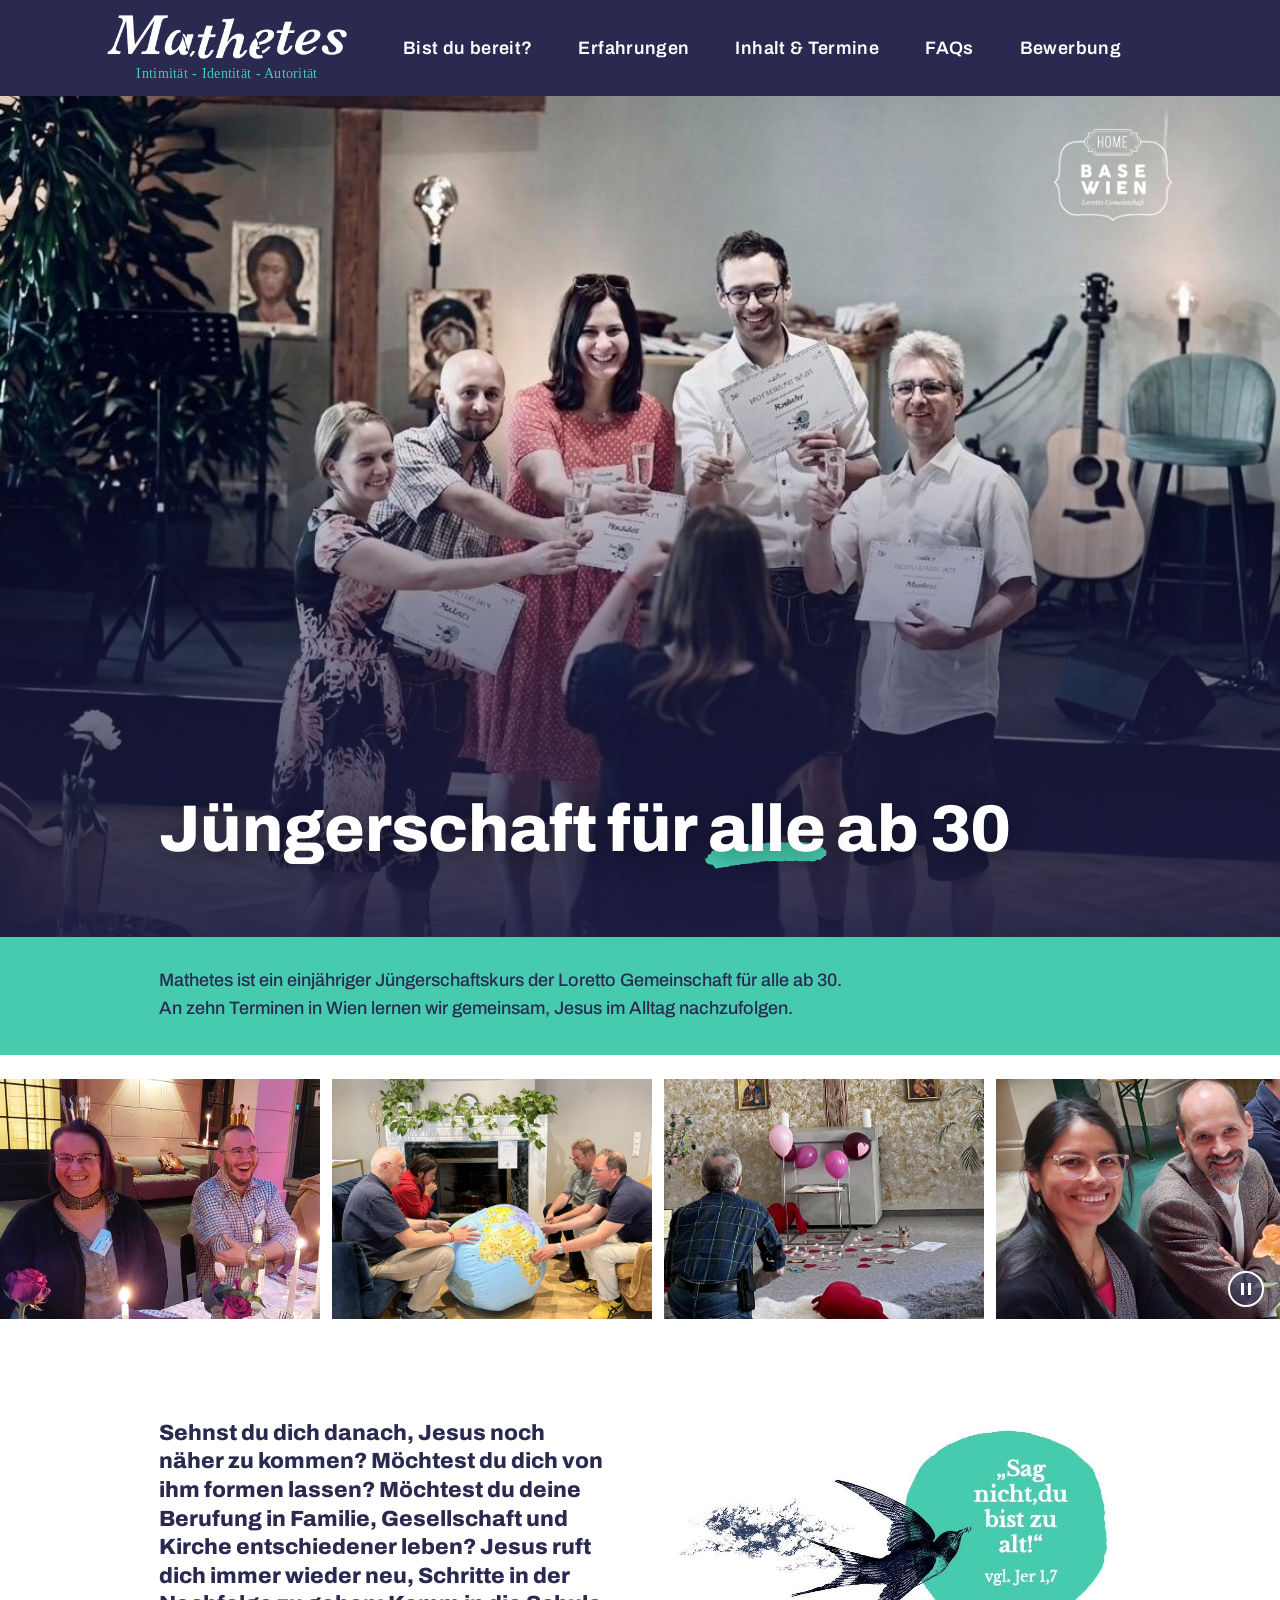
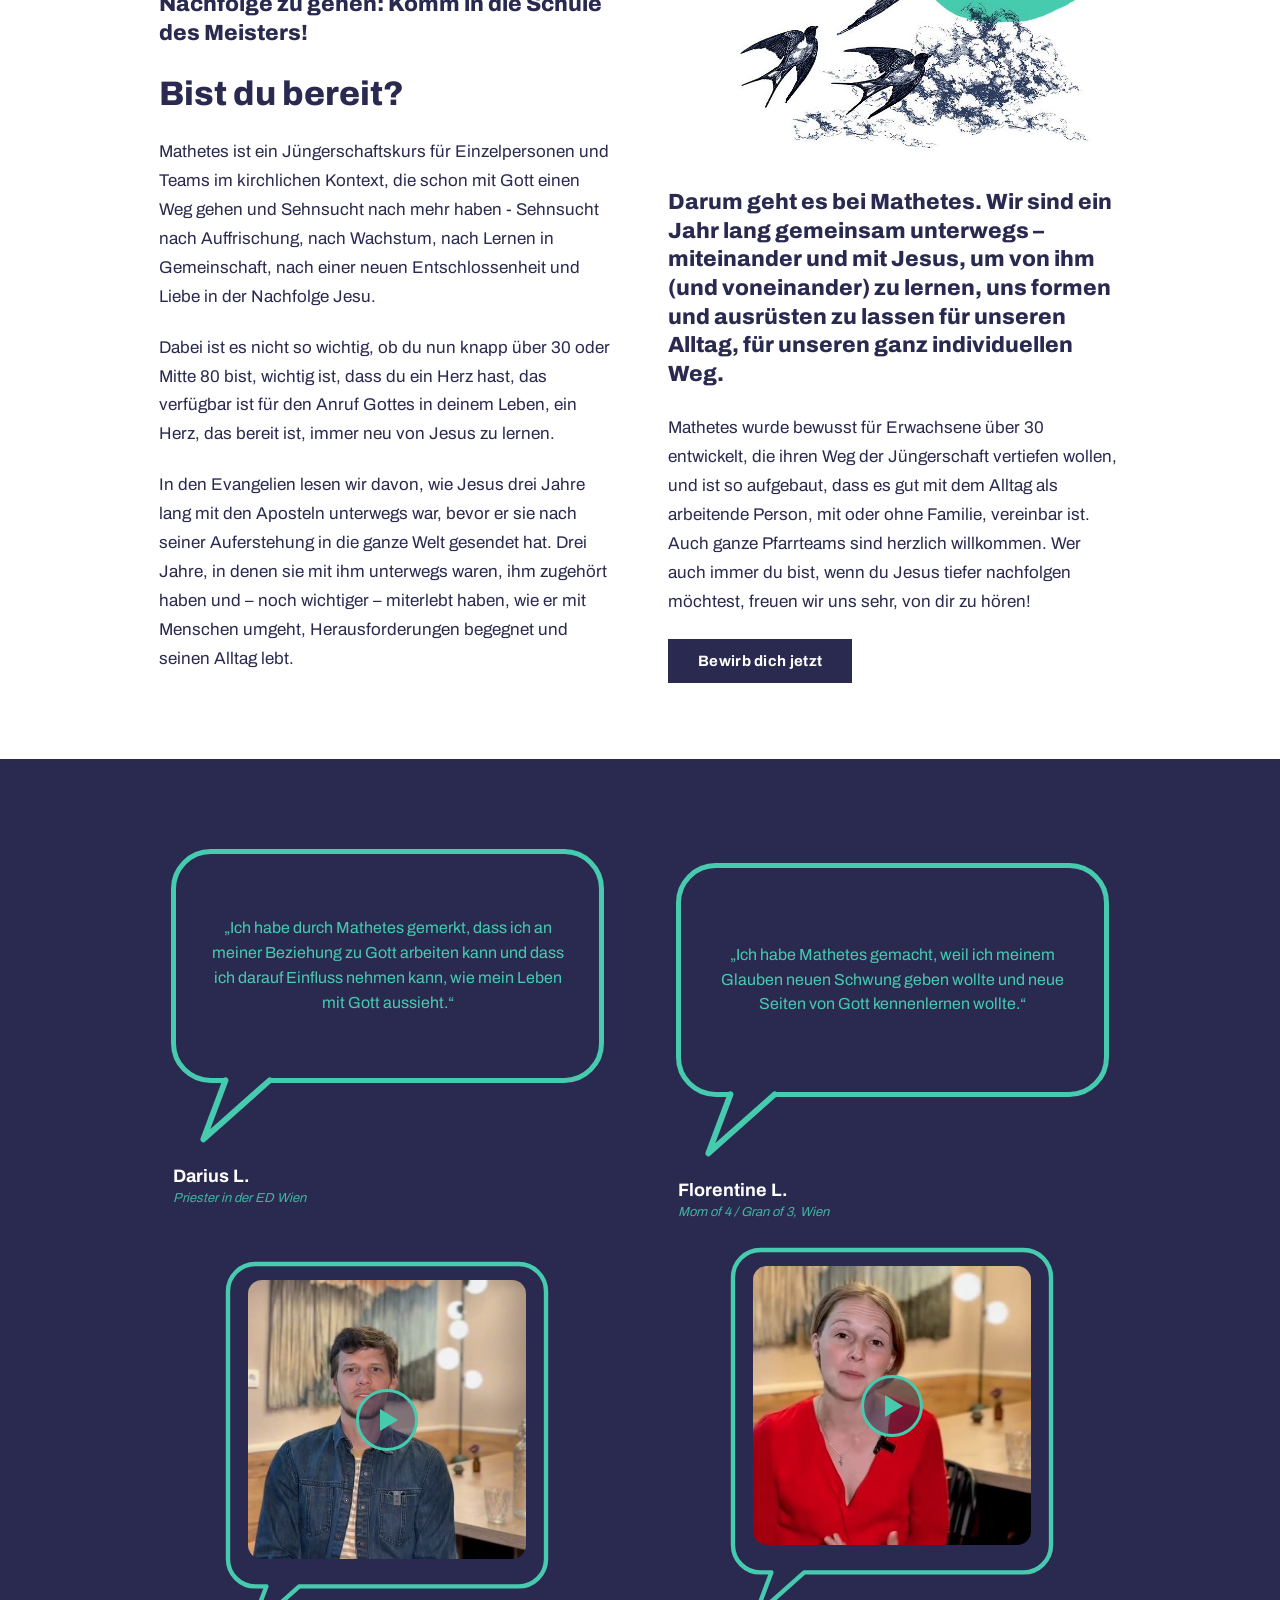
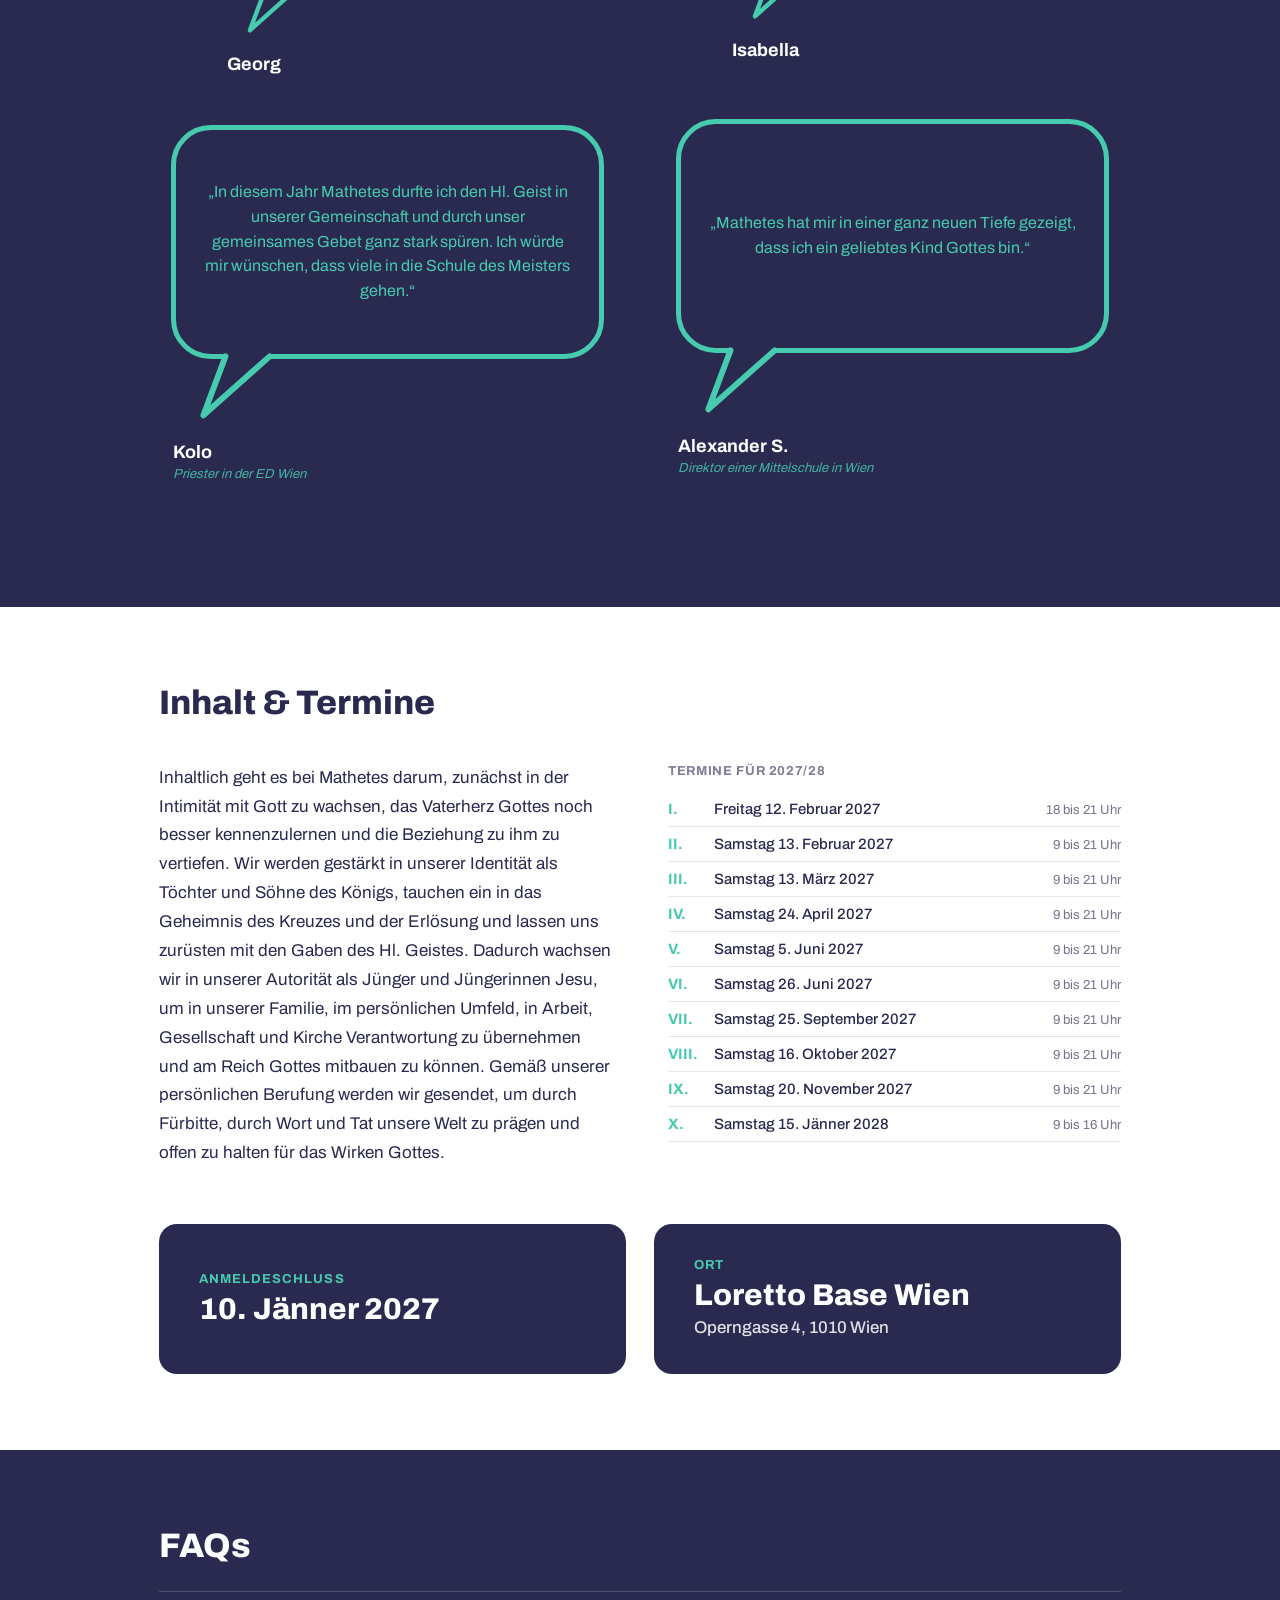
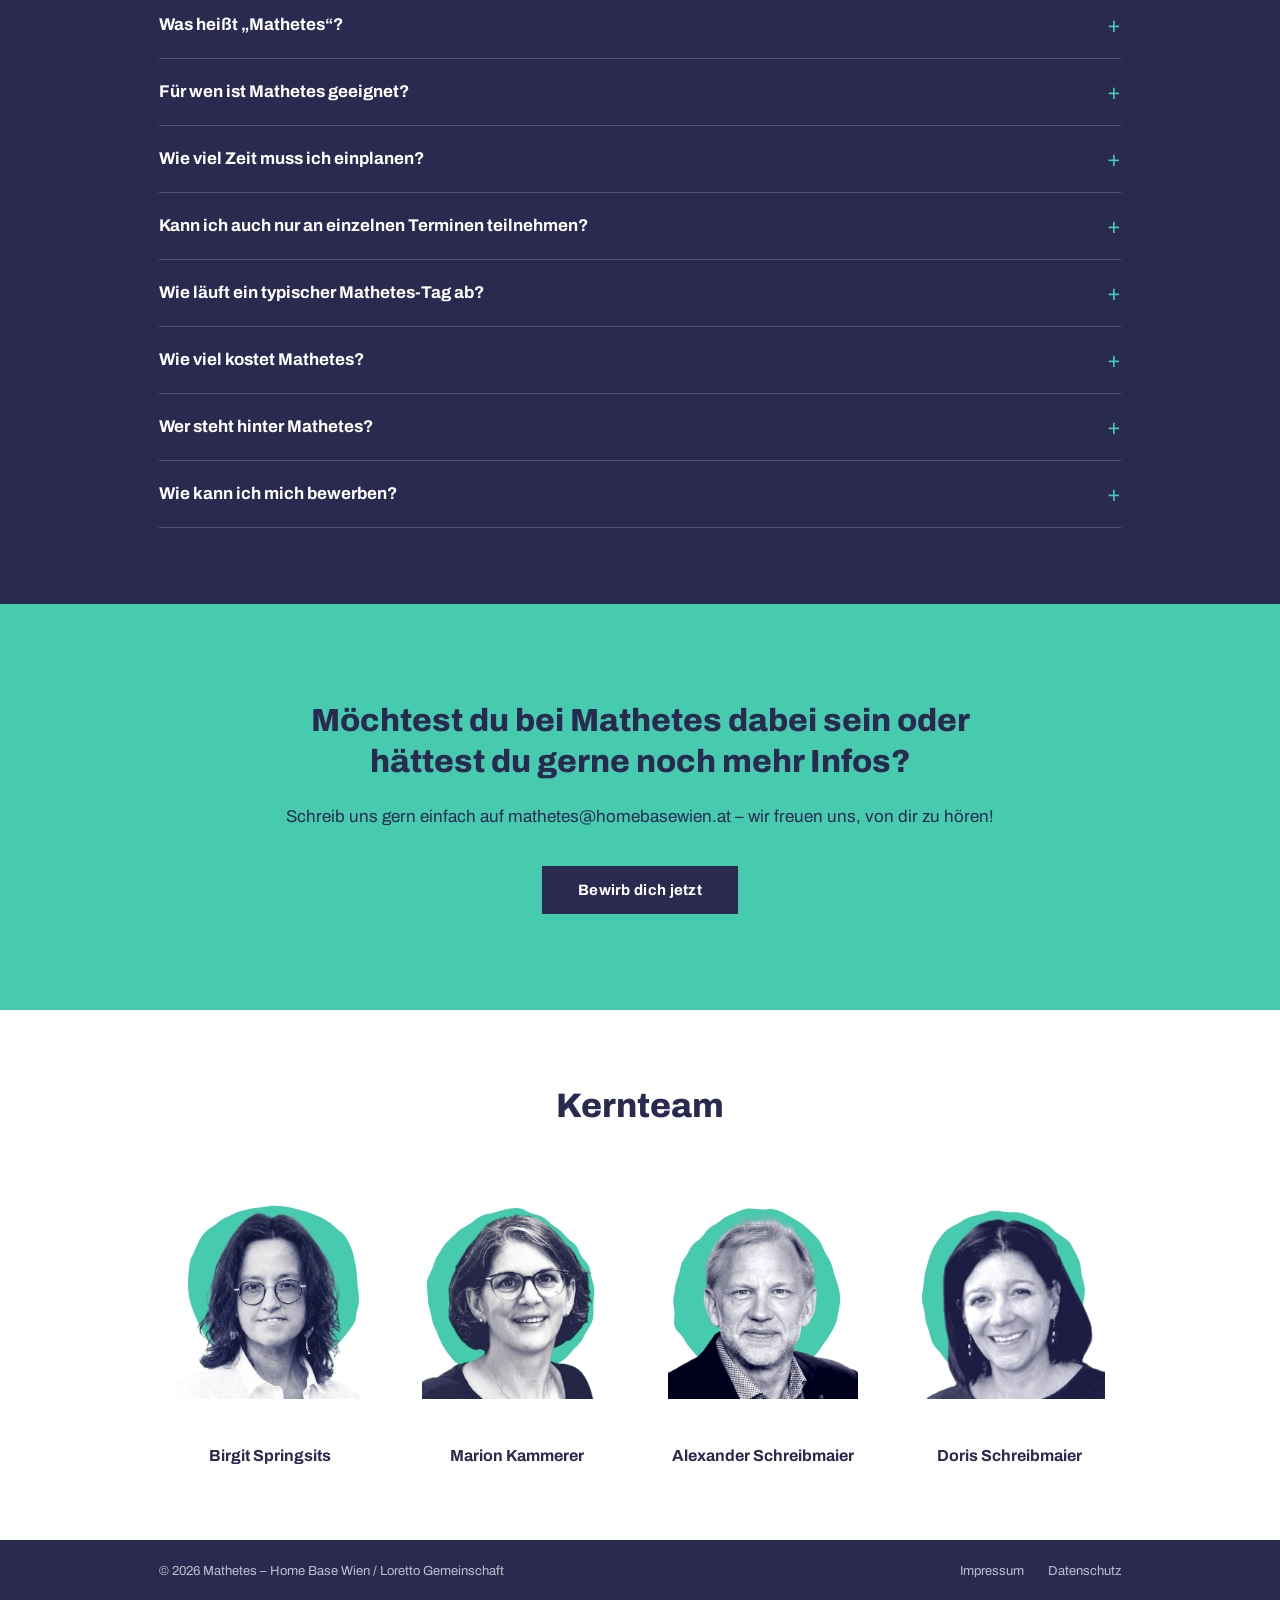
==== commit 40ed49ef: "Header: wordmark-only logo with the tagline set in Tinos Replace the logo image (which had "Intimitä" ====
--- a/index.html
+++ b/index.html
@@ -15,7 +15,8 @@
 <header class="site-header">
   <div class="site-header__inner container">
     <a class="site-header__logo" href="#top" aria-label="Mathetes – zum Seitenanfang">
-      <img src="assets/logo-white.png" alt="Mathetes" width="243" height="72">
+      <img src="assets/logo-wordmark.png" alt="Mathetes" width="778" height="142">
+      <span class="site-header__tagline">Intimität - Identität - Autorität</span>
     </a>
     <button class="nav-toggle" type="button" aria-expanded="false" aria-controls="site-nav" aria-label="Menü öffnen">
       <span class="nav-toggle__bar"></span>
--- a/css/styles.css
+++ b/css/styles.css
@@ -23,6 +23,42 @@
   unicode-range: U+0000-00FF, U+0131, U+0152-0153, U+02BB-02BC, U+02C6, U+02DA, U+02DC, U+0304, U+0308, U+0329, U+2000-206F, U+20AC, U+2122, U+2191, U+2193, U+2212, U+2215, U+FEFF, U+FFFD;
 }
 
+/* Tinos (same letter widths as Times New Roman) for the early-bird badge,
+   self-hosted so the curved lettering fits on every device – Android has no
+   Times New Roman and its default serif is too wide. Also used upright for
+   the header tagline. Subset to Latin plus German letters; licence in
+   assets/fonts/Tinos-OFL.txt. The badge faces use "block" to keep the text
+   hidden for a moment rather than flash a wider fallback; the tagline face
+   uses "swap" so the header never shows a gap. */
+@font-face {
+  font-family: 'Tinos';
+  font-style: normal;
+  font-weight: 400;
+  font-display: swap;
+  src: url('../assets/fonts/tinos-400-normal.woff2') format('woff2');
+}
+@font-face {
+  font-family: 'Tinos';
+  font-style: italic;
+  font-weight: 400;
+  font-display: block;
+  src: url('../assets/fonts/tinos-400-italic.woff2') format('woff2');
+}
+@font-face {
+  font-family: 'Tinos';
+  font-style: normal;
+  font-weight: 700;
+  font-display: block;
+  src: url('../assets/fonts/tinos-700-normal.woff2') format('woff2');
+}
+@font-face {
+  font-family: 'Tinos';
+  font-style: italic;
+  font-weight: 700;
+  font-display: block;
+  src: url('../assets/fonts/tinos-700-italic.woff2') format('woff2');
+}
+
 :root {
   --navy: #2a2a51;
   --green: #46cbaf;
@@ -125,8 +161,27 @@
   padding-left: 32px;
 }
 
-.site-header__logo { flex: none; }
-.site-header__logo img { height: 72px; width: auto; max-width: none; }
+.site-header__logo {
+  --logo-w: 240px;
+  flex: none;
+  display: flex;
+  flex-direction: column;
+  align-items: center;
+  width: var(--logo-w);
+  text-decoration: none;
+}
+.site-header__logo img { width: 100%; height: auto; max-width: none; }
+
+/* Tagline under the wordmark, sized with it */
+.site-header__tagline {
+  margin-top: calc(var(--logo-w) * 0.035);
+  font-family: 'Tinos', 'Times New Roman', Times, serif;
+  font-size: max(10.5px, calc(var(--logo-w) * 0.058));
+  line-height: 1;
+  letter-spacing: 0.02em;
+  white-space: nowrap;
+  color: var(--green);
+}
 
 .site-nav {
   display: flex;
@@ -575,7 +630,7 @@
 }
 .key-facts__badge svg { width: 100%; height: 100%; overflow: visible; }
 .key-facts__badge text {
-  font-family: 'Times New Roman', Times, serif;
+  font-family: 'Tinos', 'Times New Roman', Times, serif;
   fill: var(--navy);
 }
 .key-facts__badge-arc { font-size: 44px; font-style: italic; font-weight: 700; letter-spacing: 0.5px; }
@@ -810,7 +865,7 @@
 
 @media (max-width: 1100px) {
   .site-header__inner { padding-right: 32px; }
-  .site-header__logo img { height: 60px; }
+  .site-header__logo { --logo-w: 200px; }
   .site-nav { margin-left: 32px; gap: 16px; }
 }
 
@@ -822,7 +877,7 @@
   :root { --gutter: 40px; }
 
   .site-header__inner { padding-left: 24px; padding-right: var(--gutter); height: 80px; }
-  .site-header__logo img { height: 58px; }
+  .site-header__logo { --logo-w: 192px; }
 
   .nav-toggle { display: block; }
 
@@ -878,7 +933,7 @@
   :root { --gutter: 20px; }
 
   .site-header__inner { padding-left: var(--gutter); height: 72px; }
-  .site-header__logo img { height: 50px; }
+  .site-header__logo { --logo-w: 166px; }
 
   .section { padding-top: 56px; padding-bottom: 56px; }
   .testimonials { padding-top: 56px; padding-bottom: 64px; }
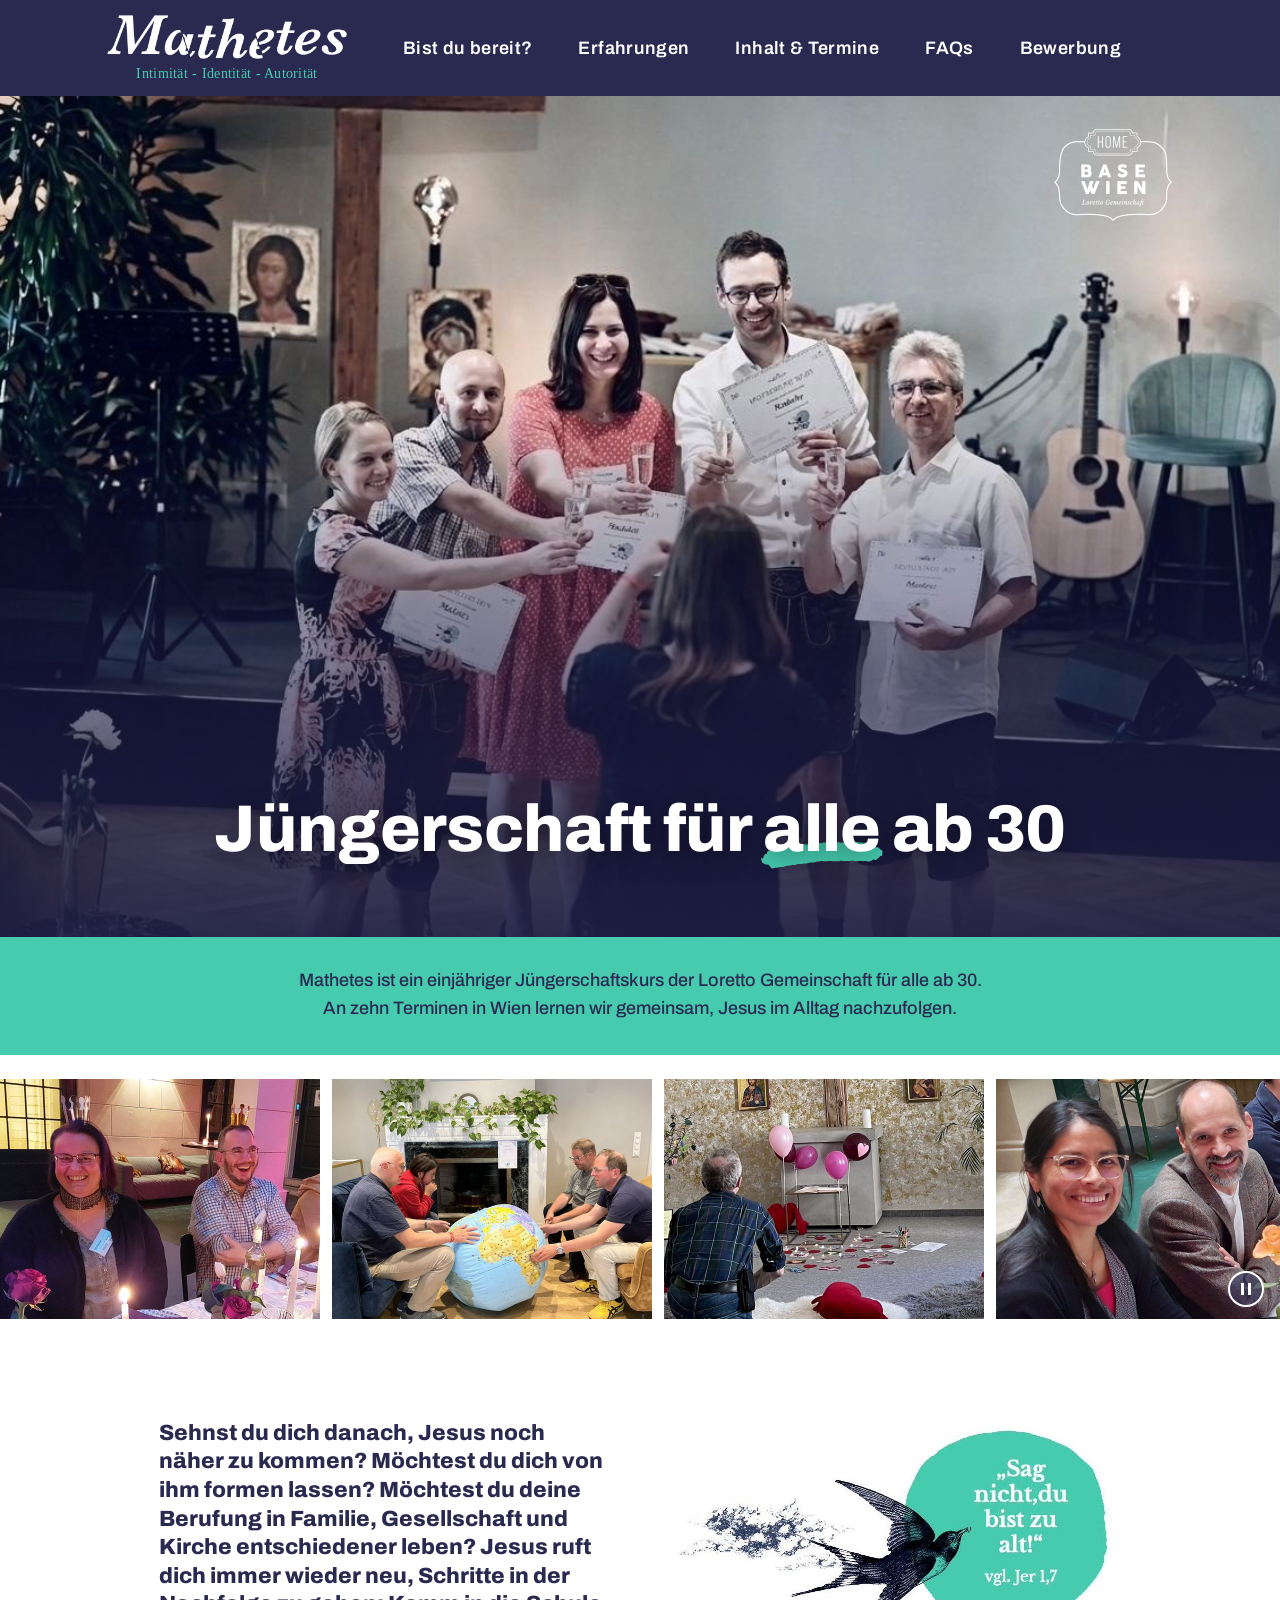
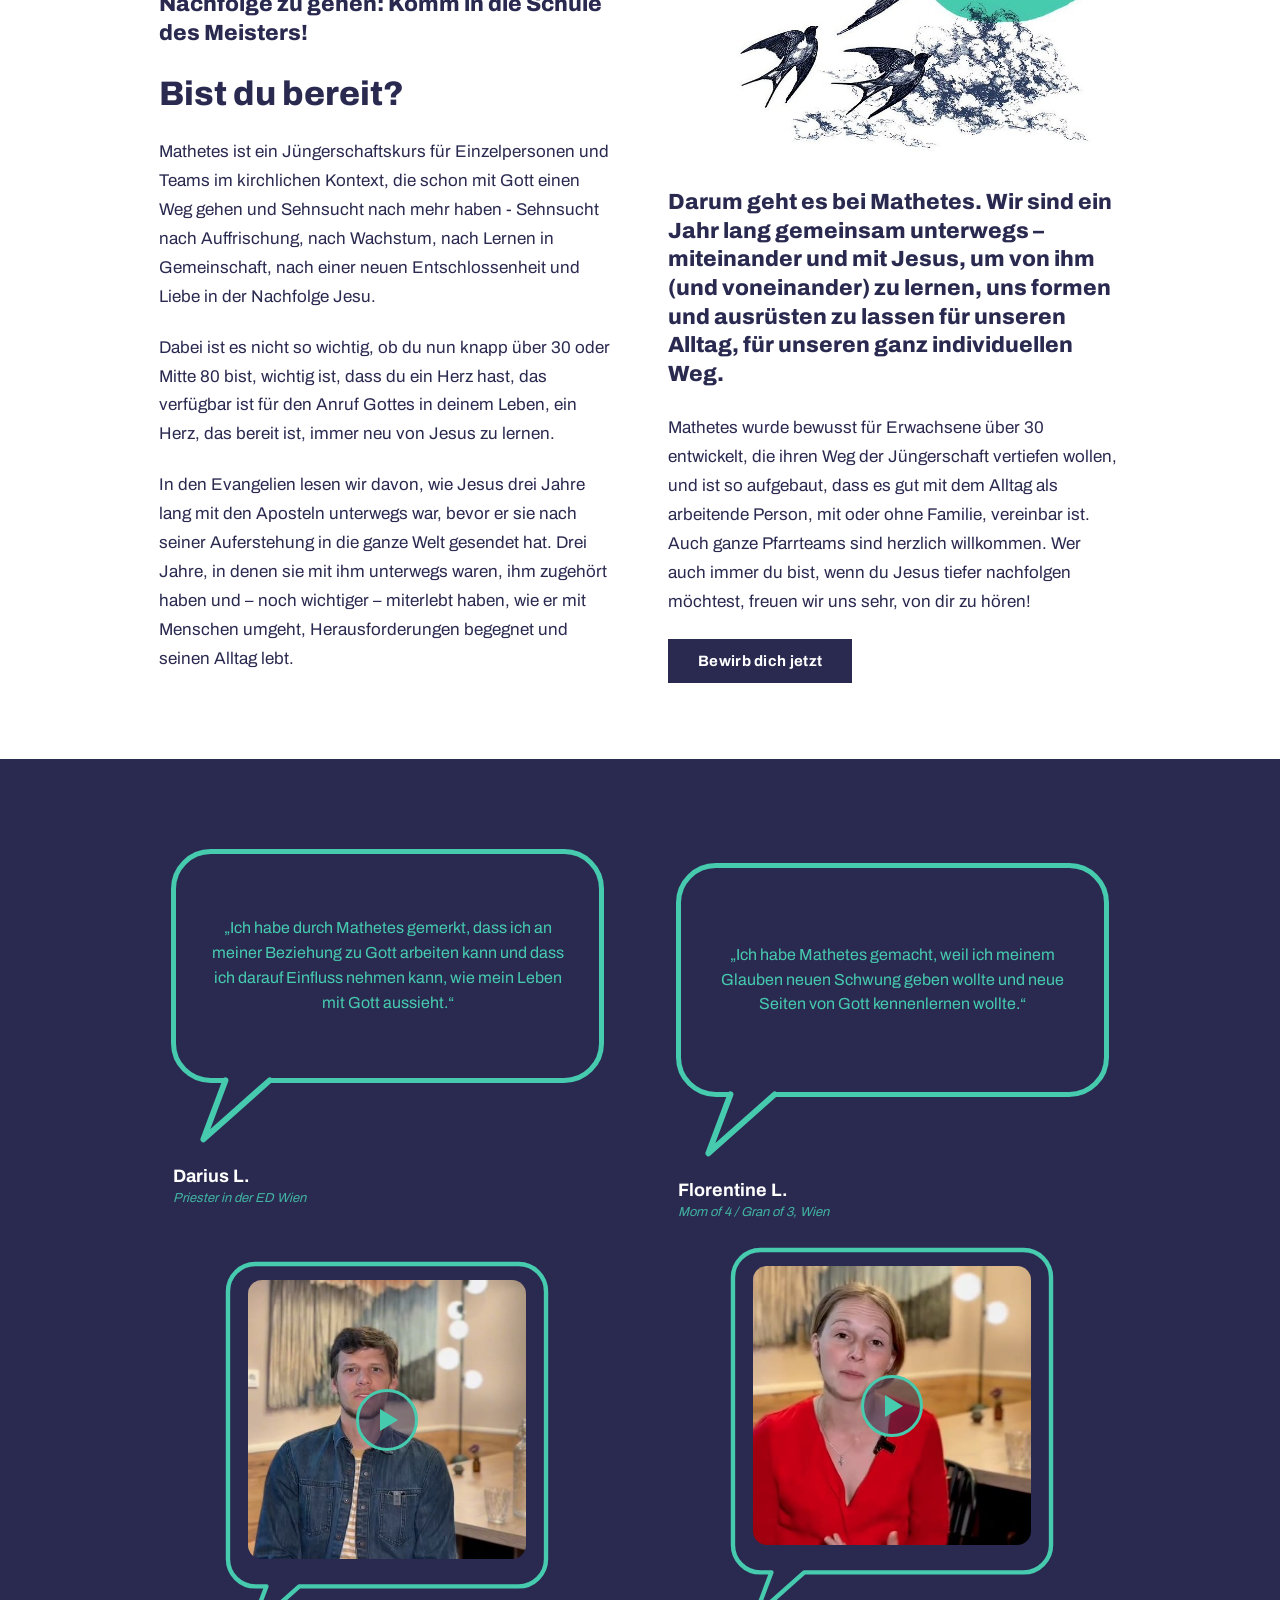
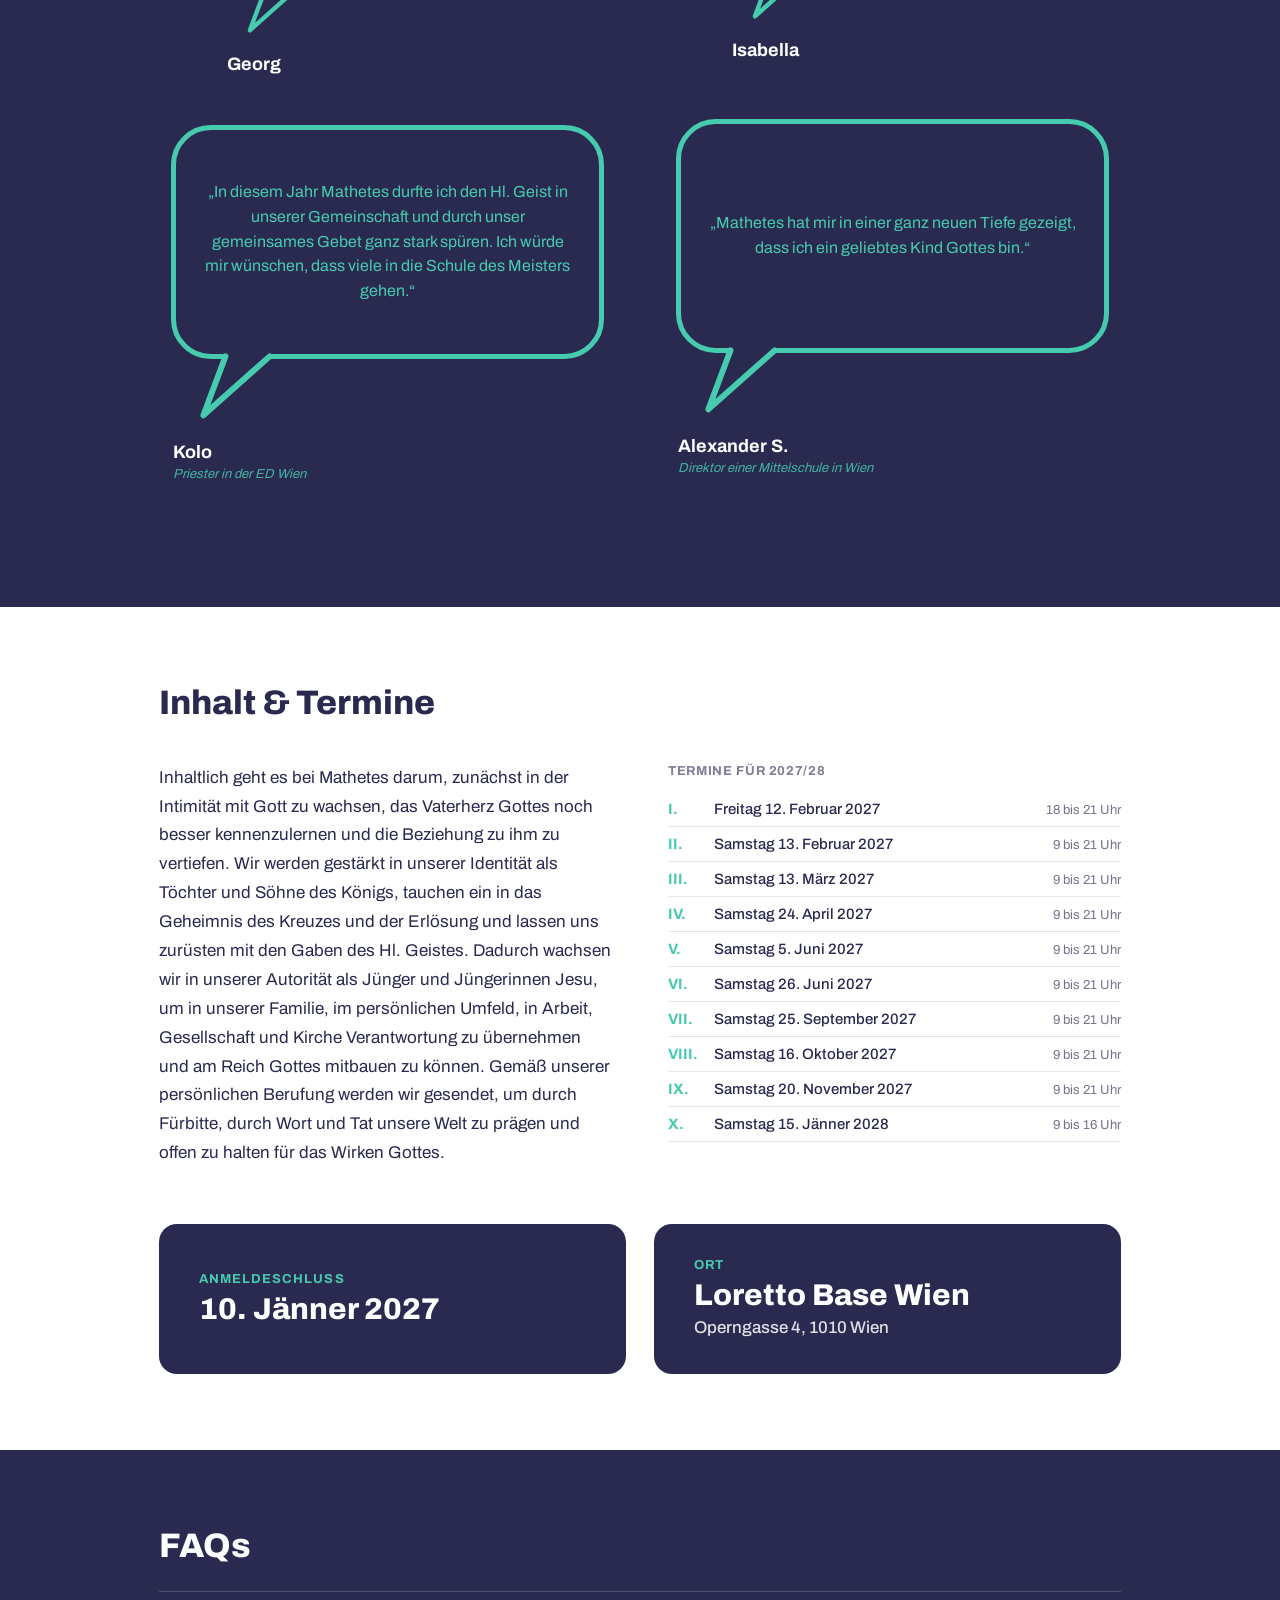
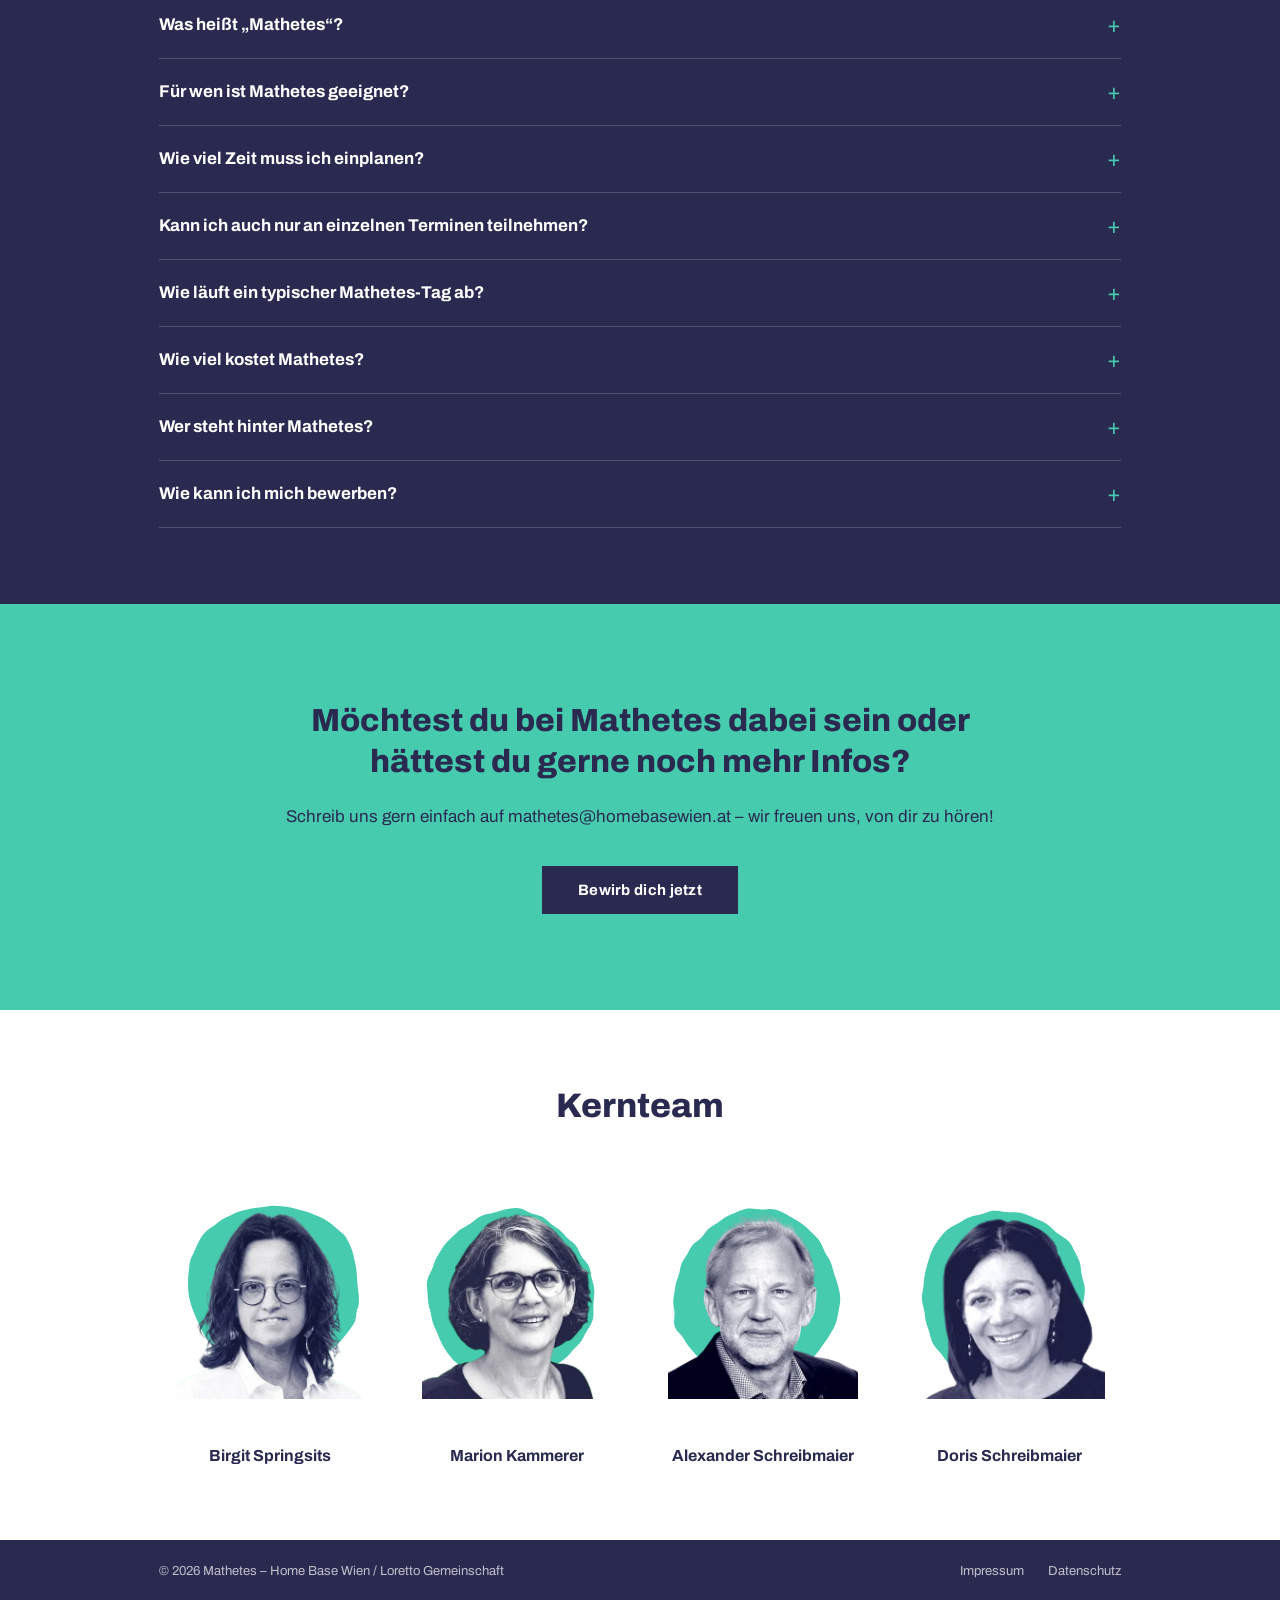
==== commit 1a87d7bb: "Centre hero title and intro text; compress and right-size images Hero headline and the teal intro ba" ====
--- a/index.html
+++ b/index.html
@@ -37,7 +37,7 @@
 
 <section class="hero">
   <div class="hero__inner container">
-    <img class="hero__badge" src="assets/home-badge.png" alt="Home Base Wien - Loretto Gemeinschaft" width="120" height="94">
+    <picture><source srcset="assets/home-badge.webp" type="image/webp"><img class="hero__badge" src="assets/home-badge.png" alt="Home Base Wien - Loretto Gemeinschaft" width="240" height="188"></picture>
     <h1 class="hero__title">Jüngerschaft für <span class="swash"><svg viewBox="0 0 600 200" preserveAspectRatio="none" aria-hidden="true" focusable="false"><path fill="#46cbaf" d="M 36.47,144.74 C 38.70,149.60 42.08,149.01 44.75,150.50 C 47.41,152.00 49.99,153.07 52.46,153.69 C 54.93,154.30 57.06,153.32 59.58,154.19 C 62.11,155.05 64.61,155.80 67.60,158.88 C 70.60,161.96 74.76,170.48 77.56,172.66 C 80.35,174.85 82.12,172.29 84.37,171.98 C 86.63,171.67 88.83,171.15 91.07,170.79 C 93.31,170.44 95.59,170.29 97.82,169.88 C 100.04,169.47 102.22,168.84 104.42,168.35 C 106.62,167.87 108.80,167.24 111.04,166.95 C 113.28,166.66 115.58,166.69 117.86,166.60 C 120.13,166.51 122.46,166.70 124.69,166.42 C 126.92,166.14 129.10,165.58 131.25,164.92 C 133.40,164.27 135.47,163.19 137.61,162.48 C 139.75,161.77 141.90,161.13 144.08,160.68 C 146.27,160.23 148.52,160.10 150.72,159.78 C 152.93,159.45 155.13,159.12 157.32,158.73 C 159.51,158.33 161.66,157.75 163.85,157.42 C 166.05,157.08 168.27,156.89 170.49,156.72 C 172.71,156.56 174.97,156.68 177.17,156.42 C 179.37,156.17 181.54,155.76 183.68,155.20 C 185.83,154.63 187.90,153.65 190.03,153.05 C 192.16,152.45 194.30,151.86 196.49,151.61 C 198.67,151.35 200.93,151.54 203.15,151.52 C 205.37,151.50 207.61,151.65 209.80,151.48 C 211.99,151.32 214.14,150.89 216.30,150.55 C 218.46,150.20 220.60,149.73 222.76,149.42 C 224.92,149.10 227.10,148.98 229.26,148.66 C 231.42,148.34 233.57,148.00 235.69,147.47 C 237.82,146.94 239.90,146.06 242.02,145.46 C 244.14,144.87 246.25,144.19 248.40,143.89 C 250.55,143.59 252.76,143.71 254.94,143.67 C 257.12,143.63 259.33,143.86 261.49,143.66 C 263.65,143.46 265.77,142.96 267.90,142.46 C 270.02,141.95 272.11,141.11 274.24,140.61 C 276.37,140.11 278.51,139.75 280.66,139.45 C 282.80,139.15 284.97,139.08 287.12,138.83 C 289.27,138.57 291.41,138.19 293.56,137.93 C 295.71,137.66 297.85,137.27 300.01,137.23 C 302.17,137.18 304.36,137.45 306.54,137.66 C 308.72,137.87 310.92,138.40 313.09,138.50 C 315.26,138.59 317.41,138.46 319.56,138.21 C 321.70,137.97 323.82,137.30 325.97,137.03 C 328.11,136.76 330.26,136.56 332.42,136.59 C 334.58,136.63 336.76,137.06 338.93,137.27 C 341.09,137.47 343.26,137.74 345.42,137.84 C 347.58,137.93 349.73,137.80 351.89,137.85 C 354.04,137.90 356.20,137.99 358.36,138.13 C 360.52,138.27 362.68,138.65 364.83,138.69 C 366.99,138.72 369.14,138.63 371.29,138.35 C 373.44,138.07 375.59,137.35 377.74,137.00 C 379.89,136.65 382.05,136.26 384.21,136.24 C 386.37,136.22 388.53,136.64 390.70,136.86 C 392.86,137.08 395.02,137.52 397.18,137.59 C 399.34,137.66 401.51,137.45 403.67,137.30 C 405.84,137.15 408.01,136.80 410.18,136.68 C 412.34,136.57 414.51,136.64 416.68,136.60 C 418.86,136.57 421.03,136.62 423.20,136.48 C 425.38,136.34 427.56,135.94 429.74,135.78 C 431.92,135.61 434.11,135.37 436.29,135.50 C 438.46,135.63 440.63,136.17 442.80,136.57 C 444.97,136.98 447.13,137.68 449.31,137.92 C 451.48,138.15 453.67,138.11 455.86,137.99 C 458.05,137.88 460.27,137.38 462.46,137.22 C 464.66,137.07 466.86,137.01 469.05,137.05 C 471.25,137.10 473.43,137.41 475.63,137.49 C 477.82,137.58 480.03,137.58 482.23,137.57 C 484.43,137.55 486.65,137.36 488.85,137.43 C 491.06,137.50 493.25,137.77 495.45,138.00 C 497.65,138.23 499.83,138.73 502.04,138.80 C 504.25,138.86 506.48,138.70 508.71,138.40 C 510.95,138.10 513.17,138.07 515.46,136.98 C 517.75,135.89 520.16,133.02 522.46,131.85 C 524.76,130.69 527.04,129.98 529.27,129.99 C 531.50,130.00 533.57,132.51 535.85,131.93 C 538.12,131.35 540.56,128.25 542.91,126.53 C 545.26,124.81 547.56,123.88 549.96,121.60 C 552.35,119.33 554.89,114.83 557.27,112.85 C 559.65,110.87 562.81,114.00 564.22,109.70 C 565.63,105.40 566.56,91.47 565.73,87.07 C 564.90,82.67 561.36,85.16 559.24,83.32 C 557.11,81.49 555.08,78.26 552.98,76.06 C 550.87,73.86 548.81,71.07 546.62,70.14 C 544.43,69.20 541.97,72.43 539.84,70.45 C 537.71,68.47 536.01,59.79 533.86,58.26 C 531.70,56.73 529.09,62.12 526.89,61.27 C 524.68,60.42 522.76,54.87 520.60,53.16 C 518.44,51.45 516.16,51.58 513.92,51.01 C 511.69,50.44 509.44,50.00 507.18,49.75 C 504.93,49.50 502.64,49.64 500.37,49.52 C 498.11,49.40 495.84,49.28 493.57,49.02 C 491.31,48.77 489.05,48.26 486.79,47.97 C 484.52,47.68 482.25,47.45 479.97,47.28 C 477.70,47.10 475.41,47.16 473.14,46.92 C 470.86,46.69 468.59,46.31 466.32,45.86 C 464.05,45.41 461.79,44.60 459.51,44.23 C 457.23,43.86 454.95,43.59 452.65,43.64 C 450.35,43.68 448.04,44.23 445.73,44.51 C 443.43,44.80 441.12,45.24 438.82,45.35 C 436.52,45.45 434.22,45.23 431.93,45.13 C 429.63,45.03 427.34,44.76 425.03,44.73 C 422.73,44.70 420.43,44.89 418.12,44.95 C 415.82,45.01 413.52,45.14 411.21,45.10 C 408.91,45.06 406.60,44.77 404.30,44.72 C 401.99,44.67 399.68,44.59 397.37,44.80 C 395.06,45.02 392.76,45.63 390.45,46.02 C 388.14,46.40 385.84,46.97 383.53,47.09 C 381.22,47.21 378.91,46.95 376.60,46.71 C 374.28,46.47 371.96,45.87 369.64,45.66 C 367.32,45.44 365.00,45.39 362.69,45.43 C 360.37,45.46 358.06,45.78 355.75,45.87 C 353.43,45.96 351.11,45.96 348.79,45.98 C 346.47,46.00 344.14,45.87 341.83,46.01 C 339.51,46.14 337.20,46.50 334.89,46.79 C 332.58,47.08 330.28,47.60 327.96,47.74 C 325.65,47.87 323.32,47.74 320.98,47.57 C 318.64,47.41 316.28,46.86 313.94,46.77 C 311.61,46.67 309.28,46.72 306.96,47.01 C 304.65,47.30 302.37,48.05 300.07,48.53 C 297.77,49.00 295.48,49.55 293.17,49.86 C 290.86,50.18 288.53,50.23 286.21,50.43 C 283.89,50.64 281.57,50.82 279.26,51.09 C 276.95,51.37 274.66,51.86 272.34,52.08 C 270.02,52.30 267.69,52.43 265.35,52.42 C 263.01,52.42 260.63,52.07 258.29,52.07 C 255.94,52.07 253.60,52.11 251.29,52.45 C 248.98,52.78 246.72,53.57 244.43,54.08 C 242.14,54.59 239.88,55.26 237.56,55.52 C 235.24,55.79 232.88,55.69 230.53,55.67 C 228.18,55.65 225.79,55.38 223.44,55.41 C 221.09,55.44 218.76,55.66 216.43,55.85 C 214.10,56.04 211.78,56.37 209.45,56.54 C 207.11,56.71 204.75,56.69 202.41,56.87 C 200.08,57.05 197.73,57.18 195.44,57.62 C 193.14,58.07 190.91,58.89 188.65,59.55 C 186.39,60.21 184.17,61.11 181.88,61.59 C 179.59,62.06 177.26,62.22 174.92,62.41 C 172.59,62.59 170.19,62.42 167.87,62.68 C 165.55,62.95 163.26,63.39 160.99,63.98 C 158.73,64.58 156.53,65.54 154.29,66.26 C 152.06,66.98 149.82,67.67 147.56,68.30 C 145.31,68.92 143.03,69.36 140.78,70.01 C 138.54,70.67 136.32,71.46 134.10,72.21 C 131.88,72.97 129.70,73.94 127.45,74.54 C 125.20,75.14 122.91,75.51 120.60,75.80 C 118.29,76.09 115.90,75.98 113.60,76.28 C 111.29,76.58 109.00,76.97 106.77,77.61 C 104.54,78.25 102.39,79.34 100.19,80.14 C 97.99,80.93 95.81,81.82 93.57,82.41 C 91.33,82.99 89.02,83.26 86.75,83.66 C 84.47,84.06 82.17,84.34 79.90,84.80 C 77.64,85.25 75.51,86.33 73.16,86.38 C 70.81,86.43 68.03,84.47 65.81,85.09 C 63.58,85.71 61.52,87.07 59.81,90.09 C 58.10,93.10 57.45,100.95 55.58,103.18 C 53.70,105.40 50.59,101.87 48.58,103.43 C 46.58,105.00 45.09,108.98 43.52,112.55 C 41.96,116.13 41.20,123.44 39.18,124.90 C 37.15,126.36 31.82,118.03 31.37,121.33 C 30.92,124.64 34.24,139.88 36.47,144.74 Z"></path></svg><span>alle</span></span> ab 30</h1>
   </div>
 </section>
@@ -252,28 +252,28 @@
       <div class="team-member">
         <div class="team-member__figure">
           <svg viewBox="0 0 700 588" aria-hidden="true" focusable="false"><path fill="#46cbaf" d="M 321.00,72.00 C 313.97,72.29 307.21,73.90 300.27,74.73 C 293.32,75.57 286.19,75.96 279.34,77.00 C 272.48,78.04 265.76,79.42 259.13,81.00 C 252.49,82.58 245.85,84.14 239.53,86.47 C 233.21,88.80 227.28,92.09 221.20,95.00 C 215.11,97.91 208.84,100.36 203.04,103.96 C 197.24,107.56 192.00,112.50 186.41,116.59 C 180.81,120.69 174.72,123.89 169.48,128.52 C 164.25,133.15 158.98,138.74 155.00,144.39 C 151.02,150.03 148.59,156.31 145.63,162.37 C 142.67,168.43 140.01,174.62 137.24,180.76 C 134.47,186.90 130.87,192.70 129.00,199.22 C 127.13,205.73 126.83,212.90 126.00,219.84 C 125.17,226.78 124.33,233.73 124.00,240.88 C 123.67,248.03 123.67,255.59 124.00,262.74 C 124.33,269.89 124.83,276.97 126.00,283.78 C 127.17,290.59 129.00,297.12 131.00,303.58 C 133.00,310.04 135.50,316.29 138.00,322.54 C 140.50,328.80 143.26,334.94 146.00,341.09 C 148.74,347.25 151.46,353.41 154.46,359.46 C 157.46,365.50 160.38,371.58 164.00,377.37 C 167.62,383.16 171.82,388.71 176.19,394.19 C 180.56,399.67 185.20,405.27 190.24,410.24 C 195.27,415.20 200.76,420.02 206.40,424.00 C 212.04,427.98 217.97,431.26 224.09,434.09 C 230.20,436.92 236.63,439.01 243.09,441.00 C 249.56,442.99 256.15,444.67 262.89,446.00 C 269.62,447.33 276.50,448.33 283.51,449.00 C 290.52,449.67 297.88,450.17 304.96,450.00 C 312.04,449.83 318.99,448.33 326.00,448.00 C 333.01,447.67 340.03,448.34 347.04,448.00 C 354.05,447.66 361.32,447.28 368.05,445.95 C 374.79,444.61 381.06,442.16 387.46,440.00 C 393.85,437.84 400.24,435.67 406.42,433.00 C 412.61,430.33 418.45,426.85 424.56,424.00 C 430.67,421.15 437.12,419.14 443.08,415.92 C 449.04,412.70 454.76,408.91 460.30,404.70 C 465.84,400.49 471.33,395.67 476.35,390.65 C 481.36,385.64 485.95,380.05 490.39,374.61 C 494.84,369.16 499.17,363.66 503.03,357.97 C 506.89,352.28 511.21,346.78 513.54,340.46 C 515.87,334.14 515.58,326.60 517.00,320.03 C 518.42,313.46 521.21,307.85 522.04,301.04 C 522.88,294.24 522.44,286.30 522.00,279.19 C 521.56,272.09 520.07,265.28 519.40,258.40 C 518.74,251.53 518.57,244.86 518.00,237.95 C 517.43,231.03 517.04,223.77 516.00,216.91 C 514.96,210.05 513.29,203.46 511.79,196.79 C 510.29,190.12 509.13,183.31 507.00,176.91 C 504.87,170.50 502.04,164.38 499.00,158.35 C 495.96,152.32 493.05,145.95 488.74,140.74 C 484.42,135.53 478.38,131.73 473.10,127.10 C 467.83,122.48 462.62,117.21 457.08,113.00 C 451.54,108.79 445.81,105.00 439.84,101.84 C 433.86,98.67 427.45,96.56 421.22,94.00 C 414.99,91.44 408.86,88.65 402.47,86.47 C 396.09,84.29 389.47,82.65 382.91,80.91 C 376.34,79.16 369.82,77.32 363.08,76.00 C 356.33,74.68 349.46,73.67 342.45,73.00 C 335.44,72.33 328.03,71.71 321.00,72.00 Z"/></svg>
-          <img src="assets/team-birgit.png" alt="Birgit Springsits" width="480" height="480" loading="lazy">
+          <picture><source srcset="assets/team-birgit.webp" type="image/webp"><img src="assets/team-birgit.png" alt="Birgit Springsits" width="400" height="400" loading="lazy"></picture>
         </div>
         <p class="team-member__name">Birgit Springsits</p>
       </div>
       <div class="team-member">
         <div class="team-member__figure">
           <svg viewBox="0 0 700 588" aria-hidden="true" focusable="false"><path fill="#46cbaf" transform="translate(-24 24)" d="M 518.63,260.73 C 518.29,264.82 517.70,268.85 517.47,272.92 C 517.23,277.00 517.22,281.05 517.22,285.18 C 517.23,289.31 517.60,293.52 517.49,297.70 C 517.38,301.88 517.34,306.18 516.54,310.25 C 515.75,314.33 514.41,318.35 512.71,322.15 C 511.02,325.96 508.54,329.50 506.39,333.07 C 504.24,336.65 501.87,340.06 499.82,343.62 C 497.77,347.18 496.10,350.88 494.09,354.42 C 492.09,357.97 490.18,361.60 487.80,364.89 C 485.41,368.18 482.54,371.16 479.77,374.15 C 477.01,377.13 473.94,379.82 471.20,382.78 C 468.46,385.73 465.98,388.86 463.32,391.87 C 460.67,394.89 458.17,398.09 455.26,400.86 C 452.36,403.63 449.10,406.05 445.89,408.47 C 442.69,410.90 439.21,412.91 436.03,415.39 C 432.86,417.86 429.89,420.56 426.84,423.30 C 423.79,426.05 420.94,429.20 417.74,431.84 C 414.54,434.48 411.13,436.91 407.62,439.14 C 404.12,441.38 400.38,443.15 396.74,445.27 C 393.09,447.39 389.49,449.66 385.78,451.88 C 382.07,454.10 378.39,456.74 374.47,458.58 C 370.55,460.42 366.42,461.99 362.23,462.89 C 358.05,463.80 353.65,463.86 349.35,464.01 C 345.05,464.16 340.73,463.84 336.45,463.79 C 332.17,463.73 327.92,463.76 323.67,463.67 C 319.42,463.57 315.17,463.51 310.93,463.22 C 306.69,462.93 302.47,462.45 298.25,461.91 C 294.04,461.37 289.84,460.74 285.66,459.98 C 281.48,459.21 277.29,458.42 273.19,457.34 C 269.08,456.26 265.01,454.97 261.04,453.50 C 257.06,452.03 253.16,450.29 249.32,448.51 C 245.48,446.73 241.69,444.83 237.99,442.81 C 234.29,440.78 230.65,438.65 227.11,436.36 C 223.58,434.08 220.19,431.59 216.81,429.12 C 213.43,426.65 210.13,424.10 206.84,421.54 C 203.55,418.98 200.20,416.50 197.06,413.77 C 193.93,411.05 190.83,408.23 188.02,405.19 C 185.20,402.14 182.64,398.81 180.16,395.49 C 177.68,392.18 175.38,388.72 173.11,385.29 C 170.83,381.85 168.56,378.45 166.52,374.91 C 164.48,371.37 162.59,367.73 160.89,364.04 C 159.18,360.34 157.83,356.48 156.28,352.75 C 154.74,349.03 153.25,345.34 151.62,341.69 C 149.99,338.04 148.06,334.55 146.50,330.88 C 144.94,327.21 143.40,323.49 142.26,319.68 C 141.11,315.86 140.47,311.88 139.64,307.98 C 138.81,304.08 138.18,300.17 137.27,296.29 C 136.37,292.40 135.13,288.58 134.21,284.66 C 133.28,280.75 132.29,276.80 131.72,272.81 C 131.14,268.82 131.03,264.77 130.73,260.73 C 130.44,256.69 130.30,252.65 129.97,248.54 C 129.64,244.44 128.88,240.26 128.76,236.11 C 128.64,231.96 128.53,227.69 129.26,223.64 C 129.98,219.59 131.57,215.65 133.12,211.80 C 134.66,207.96 136.88,204.34 138.54,200.58 C 140.20,196.82 141.65,193.05 143.10,189.24 C 144.55,185.42 145.66,181.47 147.23,177.70 C 148.79,173.93 150.58,170.24 152.50,166.63 C 154.42,163.02 156.62,159.57 158.74,156.06 C 160.86,152.56 162.92,149.00 165.21,145.60 C 167.50,142.20 169.84,138.78 172.49,135.66 C 175.13,132.53 178.16,129.70 181.10,126.85 C 184.05,124.00 187.17,121.35 190.15,118.55 C 193.14,115.75 195.95,112.76 199.00,110.03 C 202.06,107.31 205.16,104.57 208.50,102.22 C 211.85,99.86 215.55,98.00 219.07,95.91 C 222.59,93.82 226.21,91.98 229.63,89.66 C 233.04,87.35 236.18,84.53 239.56,82.00 C 242.94,79.46 246.25,76.53 249.91,74.43 C 253.57,72.34 257.53,70.75 261.51,69.43 C 265.50,68.11 269.72,67.52 273.81,66.52 C 277.89,65.53 281.96,64.59 286.04,63.47 C 290.12,62.35 294.16,60.97 298.29,59.80 C 302.42,58.64 306.59,57.48 310.82,56.50 C 315.05,55.52 319.35,54.54 323.67,53.93 C 327.99,53.32 332.42,52.65 336.75,52.83 C 341.08,53.01 345.47,53.76 349.66,55.03 C 353.84,56.30 357.86,58.66 361.87,60.46 C 365.88,62.27 369.71,64.37 373.71,65.86 C 377.70,67.34 381.84,68.07 385.85,69.35 C 389.87,70.63 394.05,71.60 397.79,73.52 C 401.54,75.43 404.98,78.19 408.32,80.85 C 411.66,83.50 414.58,86.83 417.82,89.46 C 421.07,92.10 424.45,94.32 427.79,96.66 C 431.13,99.01 434.76,100.94 437.89,103.52 C 441.02,106.10 443.81,109.18 446.57,112.17 C 449.33,115.16 451.60,118.62 454.43,121.48 C 457.27,124.35 460.43,126.78 463.56,129.36 C 466.70,131.95 470.42,134.09 473.24,136.99 C 476.06,139.90 478.47,143.27 480.48,146.80 C 482.48,150.33 483.50,154.53 485.28,158.17 C 487.07,161.81 488.84,165.32 491.17,168.64 C 493.51,171.96 496.76,174.80 499.29,178.09 C 501.83,181.38 504.58,184.71 506.38,188.39 C 508.17,192.07 509.07,196.18 510.05,200.17 C 511.02,204.16 511.34,208.32 512.21,212.32 C 513.08,216.32 514.25,220.21 515.28,224.18 C 516.32,228.15 517.71,232.09 518.42,236.13 C 519.13,240.17 519.49,244.31 519.53,248.41 C 519.57,252.51 518.98,256.64 518.63,260.73 Z"/></svg>
-          <img src="assets/team-marion.png" alt="Marion Kammerer" width="500" height="500" loading="lazy">
+          <picture><source srcset="assets/team-marion.webp" type="image/webp"><img src="assets/team-marion.png" alt="Marion Kammerer" width="400" height="400" loading="lazy"></picture>
         </div>
         <p class="team-member__name">Marion Kammerer</p>
       </div>
       <div class="team-member">
         <div class="team-member__figure">
           <svg viewBox="0 0 700 588" aria-hidden="true" focusable="false"><path fill="#46cbaf" transform="translate(-24 24)" d="M 519.02,260.73 C 519.27,264.81 519.21,268.94 518.86,273.01 C 518.52,277.08 517.66,281.12 516.95,285.15 C 516.25,289.17 515.38,293.15 514.62,297.16 C 513.87,301.16 513.32,305.21 512.42,309.19 C 511.53,313.17 510.62,317.19 509.27,321.04 C 507.93,324.88 506.17,328.62 504.34,332.26 C 502.52,335.91 500.36,339.41 498.31,342.91 C 496.25,346.41 494.15,349.86 492.00,353.27 C 489.85,356.68 487.66,360.05 485.40,363.37 C 483.14,366.68 480.77,369.91 478.44,373.18 C 476.11,376.44 473.81,379.72 471.43,382.97 C 469.05,386.21 466.75,389.56 464.17,392.67 C 461.59,395.77 458.86,398.80 455.95,401.59 C 453.04,404.39 449.84,406.90 446.69,409.44 C 443.55,411.98 440.28,414.34 437.08,416.82 C 433.88,419.30 430.71,421.82 427.50,424.33 C 424.28,426.85 421.08,429.41 417.78,431.91 C 414.48,434.40 411.15,436.92 407.69,439.29 C 404.24,441.65 400.74,444.06 397.06,446.10 C 393.39,448.13 389.56,449.97 385.65,451.49 C 381.74,453.01 377.64,454.03 373.60,455.19 C 369.56,456.36 365.47,457.27 361.39,458.47 C 357.32,459.68 353.28,461.19 349.15,462.41 C 345.01,463.63 340.82,465.05 336.57,465.82 C 332.33,466.58 327.98,466.86 323.67,466.98 C 319.36,467.10 315.04,466.69 310.72,466.54 C 306.40,466.39 302.06,466.37 297.73,466.07 C 293.40,465.77 288.98,465.68 284.75,464.77 C 280.52,463.86 276.33,462.40 272.35,460.61 C 268.37,458.82 264.62,456.25 260.86,454.03 C 257.11,451.81 253.47,449.47 249.81,447.29 C 246.14,445.11 242.43,443.17 238.87,440.93 C 235.32,438.69 231.87,436.30 228.49,433.87 C 225.10,431.43 221.93,428.73 218.58,426.33 C 215.23,423.92 211.79,421.72 208.37,419.42 C 204.96,417.12 201.32,415.08 198.10,412.52 C 194.88,409.96 191.86,407.09 189.06,404.08 C 186.26,401.06 183.90,397.61 181.30,394.42 C 178.71,391.24 176.12,388.10 173.50,384.96 C 170.88,381.82 168.05,378.84 165.59,375.58 C 163.13,372.32 160.96,368.83 158.73,365.41 C 156.49,361.98 154.61,358.38 152.15,355.02 C 149.70,351.67 146.73,348.59 144.00,345.28 C 141.26,341.96 137.82,338.82 135.76,335.13 C 133.69,331.44 132.23,327.33 131.61,323.13 C 130.99,318.94 131.85,314.26 132.02,309.94 C 132.18,305.61 132.79,301.32 132.61,297.18 C 132.42,293.03 131.43,289.12 130.91,285.08 C 130.39,281.04 129.54,277.01 129.49,272.95 C 129.43,268.89 130.05,264.77 130.57,260.73 C 131.10,256.69 132.01,252.70 132.63,248.71 C 133.24,244.72 133.56,240.74 134.25,236.80 C 134.95,232.86 135.72,228.92 136.81,225.09 C 137.91,221.25 139.58,217.56 140.81,213.78 C 142.05,210.00 143.27,206.29 144.24,202.43 C 145.20,198.57 145.56,194.49 146.59,190.62 C 147.61,186.75 148.71,182.81 150.41,179.20 C 152.10,175.59 154.59,172.33 156.73,168.95 C 158.87,165.58 161.24,162.38 163.27,158.93 C 165.29,155.49 166.81,151.70 168.89,148.28 C 170.98,144.85 173.08,141.33 175.77,138.38 C 178.46,135.42 181.93,133.09 185.03,130.54 C 188.13,127.98 191.53,125.84 194.37,123.04 C 197.21,120.24 199.50,116.92 202.06,113.73 C 204.62,110.54 206.87,106.84 209.73,103.90 C 212.58,100.96 215.87,98.46 219.19,96.10 C 222.52,93.75 226.24,92.01 229.69,89.78 C 233.14,87.54 236.47,85.13 239.90,82.71 C 243.32,80.29 246.64,77.49 250.24,75.26 C 253.84,73.04 257.65,71.14 261.49,69.37 C 265.34,67.60 269.36,66.29 273.33,64.66 C 277.30,63.04 281.24,61.18 285.31,59.63 C 289.37,58.08 293.50,56.26 297.73,55.36 C 301.95,54.45 306.35,54.19 310.68,54.22 C 315.00,54.25 319.36,55.19 323.67,55.53 C 327.98,55.87 332.22,56.24 336.53,56.26 C 340.85,56.28 345.21,55.69 349.58,55.66 C 353.94,55.63 358.41,55.48 362.70,56.10 C 367.00,56.73 371.26,57.94 375.36,59.41 C 379.46,60.88 383.40,62.96 387.30,64.90 C 391.20,66.85 394.98,69.01 398.76,71.07 C 402.55,73.13 406.30,75.16 410.00,77.26 C 413.71,79.37 417.42,81.42 421.00,83.69 C 424.58,85.96 428.11,88.31 431.47,90.87 C 434.82,93.43 438.00,96.25 441.13,99.06 C 444.26,101.87 447.21,104.86 450.23,107.75 C 453.24,110.64 456.31,113.43 459.22,116.38 C 462.14,119.33 465.15,122.21 467.70,125.47 C 470.25,128.73 472.52,132.29 474.52,135.93 C 476.52,139.58 477.98,143.62 479.71,147.36 C 481.45,151.10 483.05,154.82 484.94,158.38 C 486.84,161.94 489.10,165.22 491.07,168.70 C 493.04,172.19 495.15,175.63 496.76,179.28 C 498.37,182.93 499.57,186.80 500.75,190.62 C 501.93,194.44 502.73,198.37 503.83,202.19 C 504.94,206.01 506.15,209.77 507.39,213.56 C 508.63,217.35 510.06,221.10 511.28,224.94 C 512.49,228.78 513.66,232.67 514.68,236.60 C 515.69,240.53 516.63,244.52 517.36,248.54 C 518.08,252.57 518.77,256.65 519.02,260.73 Z"/></svg>
-          <img src="assets/team-alexander.png" alt="Alexander Schreibmaier" width="500" height="500" loading="lazy">
+          <picture><source srcset="assets/team-alexander.webp" type="image/webp"><img src="assets/team-alexander.png" alt="Alexander Schreibmaier" width="400" height="400" loading="lazy"></picture>
         </div>
         <p class="team-member__name">Alexander Schreibmaier</p>
       </div>
       <div class="team-member">
         <div class="team-member__figure">
           <svg viewBox="0 0 700 588" aria-hidden="true" focusable="false"><path fill="#46cbaf" transform="translate(-24 24)" d="M 512.15,260.73 C 511.61,264.68 510.83,268.57 510.30,272.47 C 509.76,276.37 509.31,280.23 508.93,284.13 C 508.55,288.04 508.39,291.96 508.04,295.90 C 507.69,299.84 507.43,303.83 506.82,307.75 C 506.20,311.68 505.37,315.59 504.35,319.44 C 503.34,323.29 501.98,327.03 500.74,330.84 C 499.51,334.64 498.20,338.42 496.93,342.26 C 495.66,346.10 494.57,350.07 493.11,353.88 C 491.64,357.68 490.09,361.53 488.12,365.09 C 486.14,368.65 483.67,371.94 481.26,375.23 C 478.85,378.51 476.07,381.50 473.67,384.82 C 471.27,388.15 469.04,391.58 466.85,395.18 C 464.65,398.79 462.80,402.78 460.51,406.45 C 458.23,410.13 455.88,413.90 453.15,417.24 C 450.41,420.58 447.28,423.57 444.10,426.49 C 440.92,429.40 437.48,432.01 434.09,434.72 C 430.69,437.43 427.29,440.18 423.74,442.75 C 420.19,445.32 416.60,447.96 412.80,450.14 C 408.99,452.31 404.99,454.23 400.91,455.81 C 396.82,457.39 392.54,458.55 388.29,459.61 C 384.04,460.67 379.71,461.50 375.39,462.17 C 371.07,462.84 366.73,463.42 362.37,463.61 C 358.02,463.80 353.61,463.70 349.26,463.31 C 344.91,462.92 340.55,462.03 336.29,461.28 C 332.02,460.53 327.83,459.50 323.67,458.79 C 319.51,458.08 315.42,457.57 311.32,457.03 C 307.22,456.48 303.12,456.20 299.06,455.52 C 295.01,454.85 290.97,454.01 286.99,452.99 C 283.02,451.96 279.15,450.55 275.23,449.38 C 271.31,448.21 267.45,447.00 263.49,445.95 C 259.53,444.89 255.47,444.14 251.48,443.05 C 247.50,441.97 243.44,440.91 239.57,439.45 C 235.70,437.99 231.97,436.14 228.25,434.29 C 224.54,432.45 220.95,430.36 217.28,428.37 C 213.61,426.38 209.81,424.54 206.25,422.34 C 202.69,420.15 199.05,417.92 195.89,415.19 C 192.74,412.45 189.98,409.17 187.34,405.91 C 184.69,402.65 182.55,398.93 180.04,395.60 C 177.54,392.28 174.95,389.11 172.30,385.96 C 169.64,382.80 166.55,379.97 164.09,376.67 C 161.64,373.37 159.30,369.89 157.56,366.14 C 155.82,362.40 154.82,358.19 153.66,354.19 C 152.51,350.19 151.76,346.07 150.61,342.17 C 149.46,338.26 148.01,334.57 146.76,330.77 C 145.50,326.98 144.04,323.26 143.07,319.41 C 142.11,315.55 141.55,311.57 140.95,307.65 C 140.35,303.72 140.13,299.76 139.47,295.87 C 138.82,291.98 137.90,288.18 137.04,284.31 C 136.18,280.44 134.91,276.57 134.31,272.64 C 133.71,268.71 133.35,264.70 133.44,260.73 C 133.52,256.76 134.26,252.78 134.81,248.85 C 135.37,244.91 136.22,241.04 136.77,237.12 C 137.32,233.20 137.68,229.28 138.10,225.33 C 138.53,221.38 138.79,217.37 139.35,213.40 C 139.91,209.44 140.61,205.46 141.48,201.53 C 142.35,197.60 143.47,193.72 144.57,189.82 C 145.67,185.91 146.88,182.04 148.09,178.11 C 149.29,174.18 150.46,170.19 151.80,166.24 C 153.13,162.29 154.47,158.26 156.11,154.39 C 157.75,150.52 159.58,146.69 161.64,143.01 C 163.69,139.32 166.04,135.80 168.43,132.30 C 170.81,128.80 173.35,125.39 175.95,122.02 C 178.56,118.64 181.17,115.20 184.07,112.07 C 186.97,108.94 190.04,105.88 193.38,103.23 C 196.71,100.58 200.44,98.36 204.11,96.17 C 207.77,93.97 211.68,92.17 215.38,90.09 C 219.08,88.00 222.66,85.79 226.32,83.65 C 229.98,81.51 233.52,79.08 237.33,77.25 C 241.15,75.42 245.15,73.89 249.21,72.68 C 253.28,71.47 257.58,70.94 261.70,70.00 C 265.82,69.06 269.90,68.22 273.93,67.01 C 277.97,65.81 281.85,64.02 285.91,62.77 C 289.96,61.52 294.07,60.08 298.25,59.54 C 302.44,59.00 306.78,59.21 311.01,59.55 C 315.25,59.88 319.49,61.02 323.67,61.57 C 327.85,62.12 331.96,62.60 336.12,62.83 C 340.28,63.07 344.47,62.76 348.65,62.96 C 352.83,63.16 357.08,63.30 361.20,64.01 C 365.31,64.73 369.37,65.96 373.34,67.28 C 377.31,68.59 381.15,70.35 385.02,71.92 C 388.88,73.49 392.70,75.10 396.54,76.68 C 400.38,78.26 404.27,79.70 408.05,81.42 C 411.82,83.13 415.63,84.86 419.20,86.97 C 422.76,89.08 426.18,91.50 429.44,94.07 C 432.69,96.63 435.64,99.63 438.72,102.37 C 441.81,105.12 444.71,107.98 447.94,110.51 C 451.18,113.04 454.65,115.23 458.12,117.56 C 461.59,119.89 465.46,121.89 468.76,124.48 C 472.07,127.07 475.30,129.89 477.95,133.09 C 480.61,136.30 482.66,140.07 484.72,143.72 C 486.77,147.37 488.41,151.28 490.29,154.99 C 492.17,158.70 494.20,162.28 495.98,166.00 C 497.76,169.72 499.67,173.40 500.97,177.30 C 502.27,181.20 503.09,185.34 503.79,189.42 C 504.49,193.49 504.58,197.73 505.15,201.76 C 505.73,205.79 506.34,209.71 507.23,213.60 C 508.12,217.49 509.51,221.23 510.49,225.09 C 511.47,228.96 512.61,232.85 513.12,236.80 C 513.63,240.75 513.71,244.79 513.55,248.78 C 513.39,252.77 512.69,256.78 512.15,260.73 Z"/></svg>
-          <img src="assets/team-doris.png" alt="Doris Schreibmaier" width="500" height="500" loading="lazy">
+          <picture><source srcset="assets/team-doris.webp" type="image/webp"><img src="assets/team-doris.png" alt="Doris Schreibmaier" width="400" height="400" loading="lazy"></picture>
         </div>
         <p class="team-member__name">Doris Schreibmaier</p>
       </div>
--- a/css/styles.css
+++ b/css/styles.css
@@ -257,6 +257,7 @@
   left: var(--gutter);
   right: var(--gutter);
   bottom: 70px;
+  text-align: center;
   font-weight: 800;
   font-size: 66px;
   line-height: 1.14;
@@ -287,6 +288,7 @@
 }
 
 .intro-band__text {
+  text-align: center;
   font-weight: 500;
   font-size: 18px;
   line-height: 1.55;
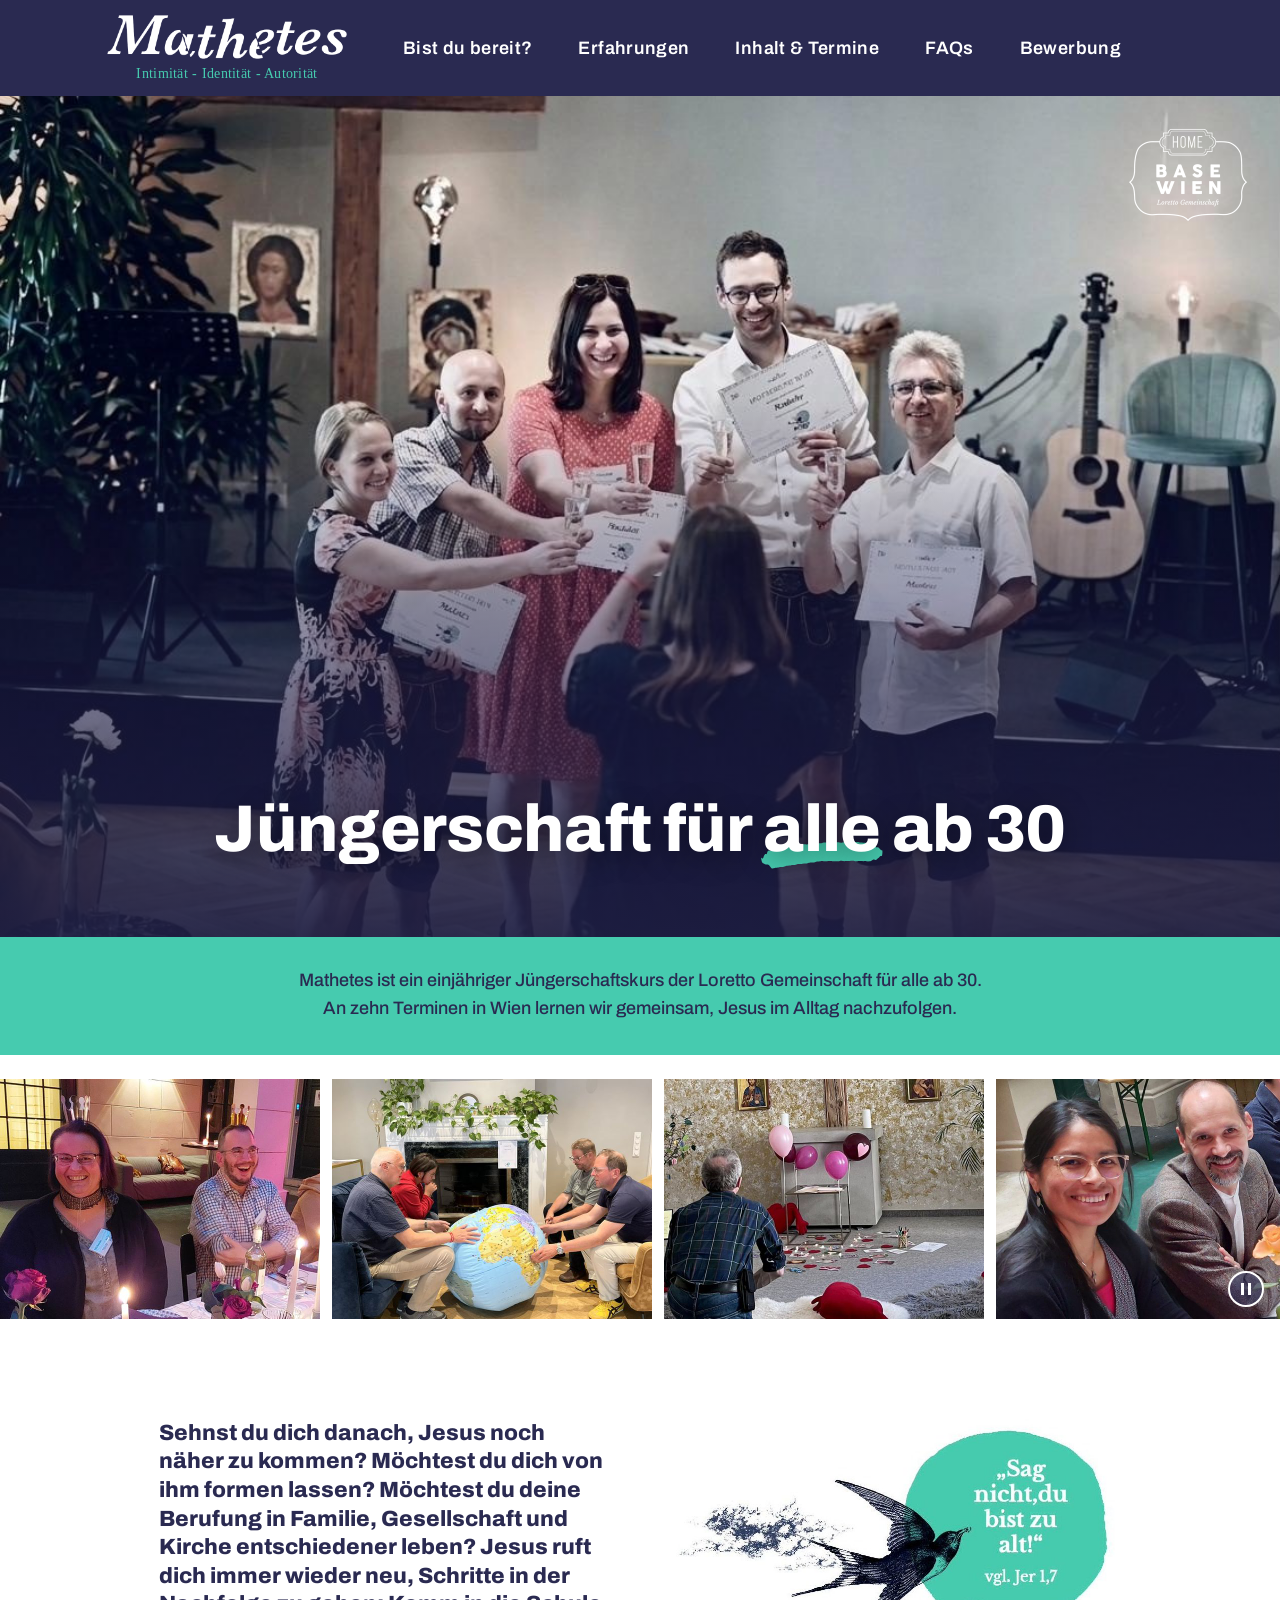
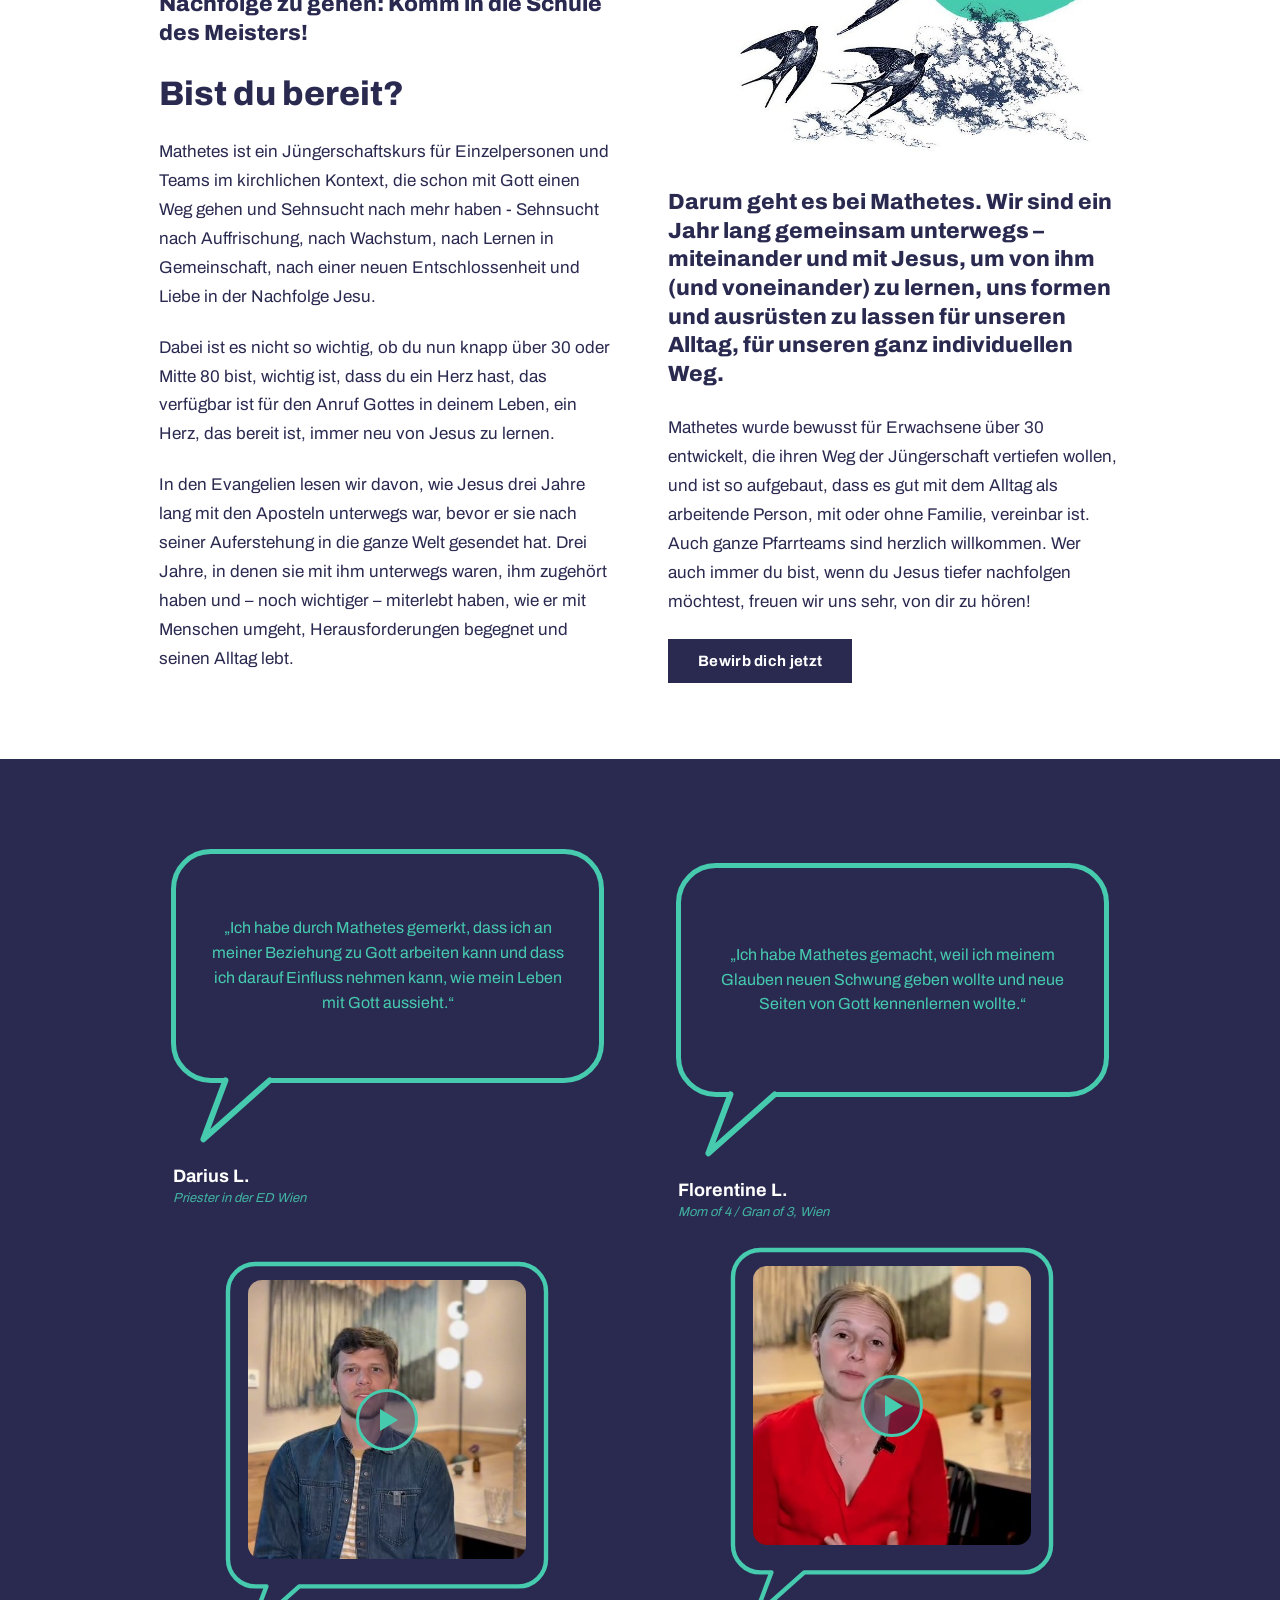
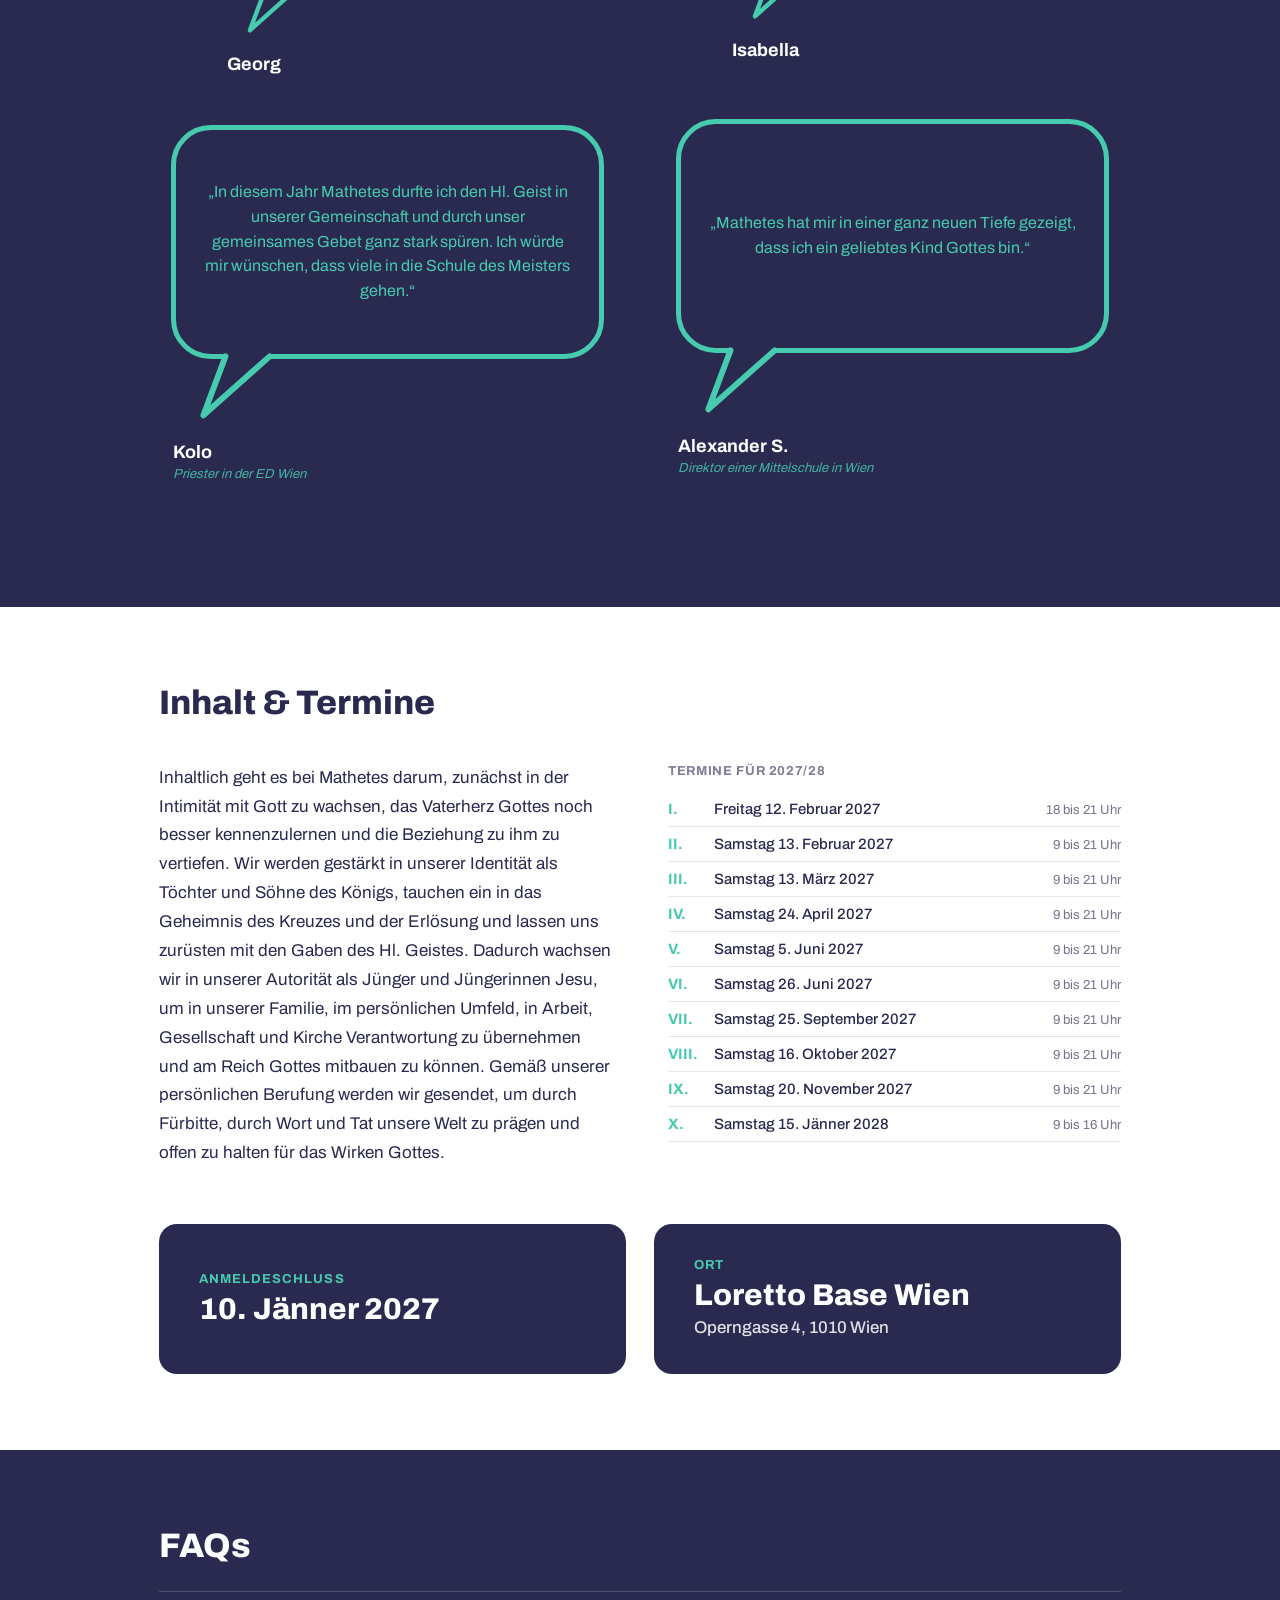
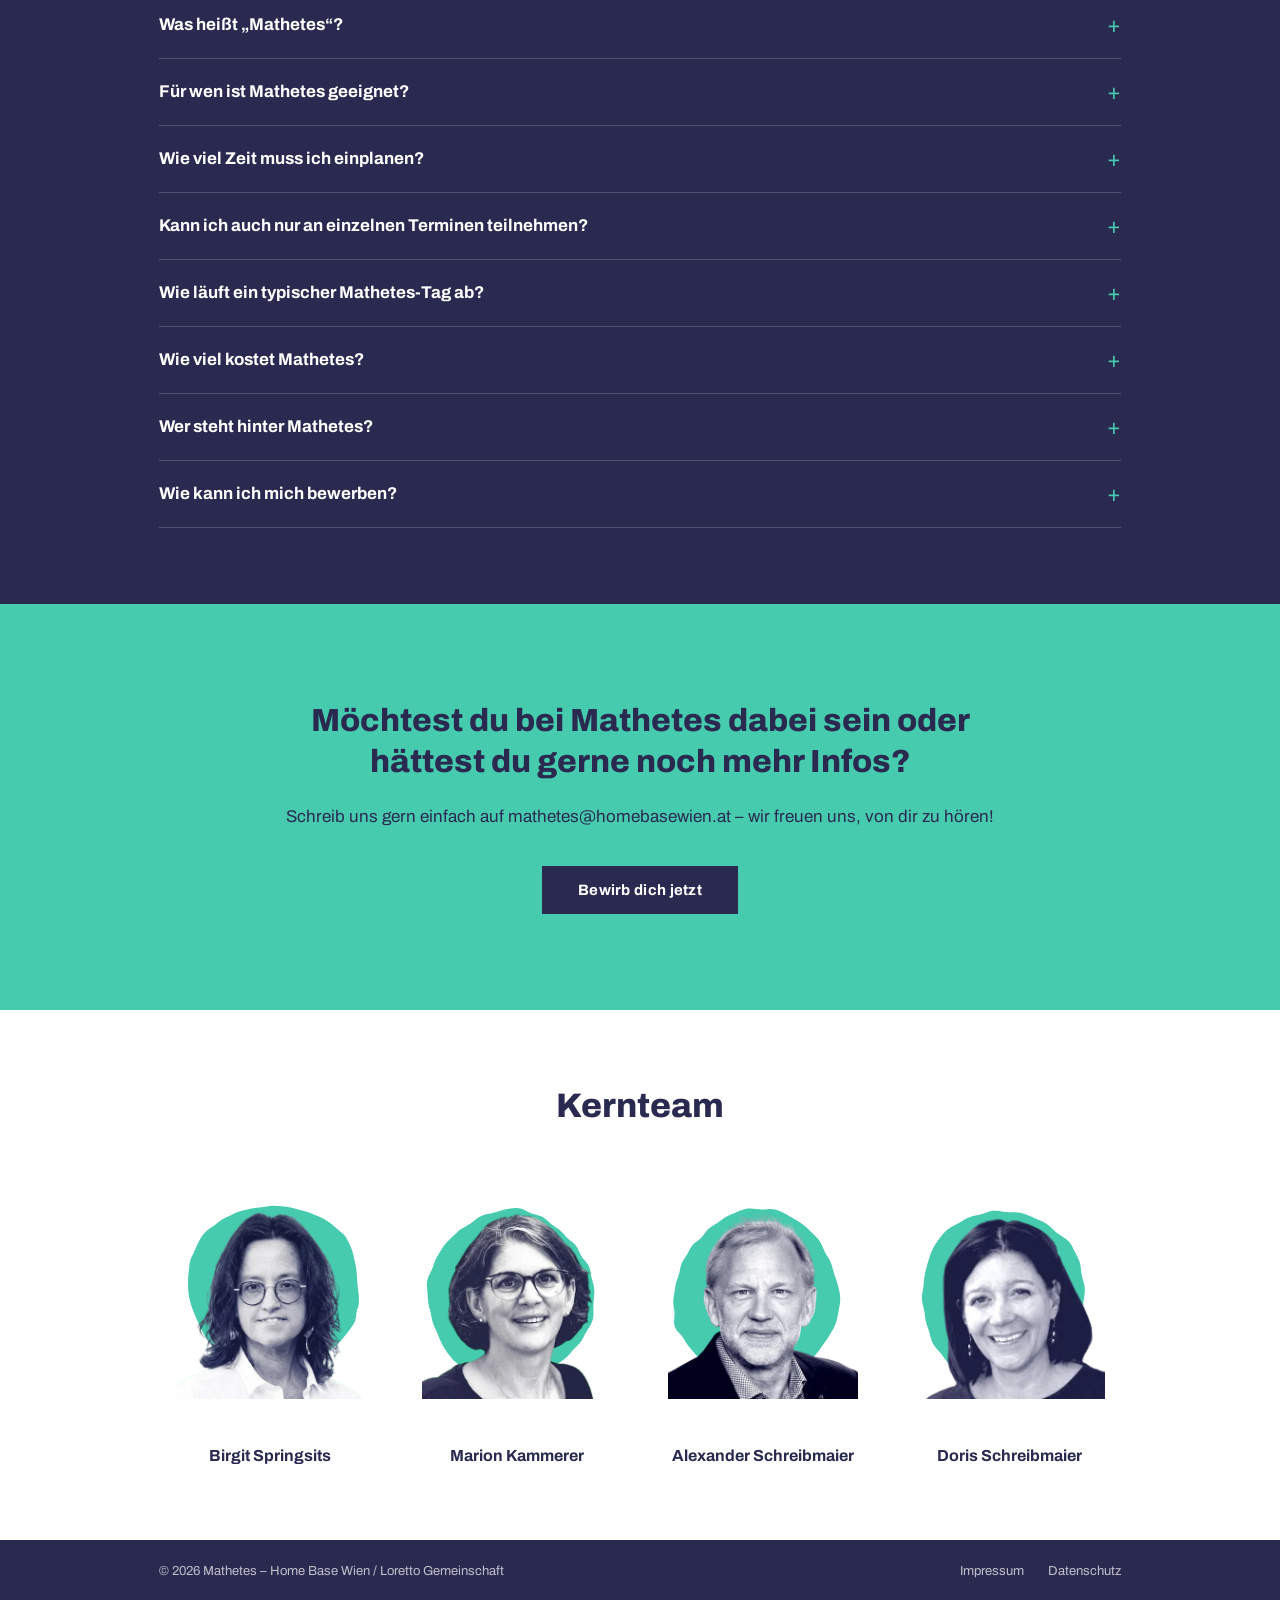
==== commit cd0fb9a1: "Anchor hero badge to image corner; keep 1440px hero framing on wide screens Move the Home Base Wien " ====
--- a/index.html
+++ b/index.html
@@ -36,8 +36,8 @@
 <main id="top">
 
 <section class="hero">
+  <picture><source srcset="assets/home-badge.webp" type="image/webp"><img class="hero__badge" src="assets/home-badge.png" alt="Home Base Wien - Loretto Gemeinschaft" width="240" height="188"></picture>
   <div class="hero__inner container">
-    <picture><source srcset="assets/home-badge.webp" type="image/webp"><img class="hero__badge" src="assets/home-badge.png" alt="Home Base Wien - Loretto Gemeinschaft" width="240" height="188"></picture>
     <h1 class="hero__title">Jüngerschaft für <span class="swash"><svg viewBox="0 0 600 200" preserveAspectRatio="none" aria-hidden="true" focusable="false"><path fill="#46cbaf" d="M 36.47,144.74 C 38.70,149.60 42.08,149.01 44.75,150.50 C 47.41,152.00 49.99,153.07 52.46,153.69 C 54.93,154.30 57.06,153.32 59.58,154.19 C 62.11,155.05 64.61,155.80 67.60,158.88 C 70.60,161.96 74.76,170.48 77.56,172.66 C 80.35,174.85 82.12,172.29 84.37,171.98 C 86.63,171.67 88.83,171.15 91.07,170.79 C 93.31,170.44 95.59,170.29 97.82,169.88 C 100.04,169.47 102.22,168.84 104.42,168.35 C 106.62,167.87 108.80,167.24 111.04,166.95 C 113.28,166.66 115.58,166.69 117.86,166.60 C 120.13,166.51 122.46,166.70 124.69,166.42 C 126.92,166.14 129.10,165.58 131.25,164.92 C 133.40,164.27 135.47,163.19 137.61,162.48 C 139.75,161.77 141.90,161.13 144.08,160.68 C 146.27,160.23 148.52,160.10 150.72,159.78 C 152.93,159.45 155.13,159.12 157.32,158.73 C 159.51,158.33 161.66,157.75 163.85,157.42 C 166.05,157.08 168.27,156.89 170.49,156.72 C 172.71,156.56 174.97,156.68 177.17,156.42 C 179.37,156.17 181.54,155.76 183.68,155.20 C 185.83,154.63 187.90,153.65 190.03,153.05 C 192.16,152.45 194.30,151.86 196.49,151.61 C 198.67,151.35 200.93,151.54 203.15,151.52 C 205.37,151.50 207.61,151.65 209.80,151.48 C 211.99,151.32 214.14,150.89 216.30,150.55 C 218.46,150.20 220.60,149.73 222.76,149.42 C 224.92,149.10 227.10,148.98 229.26,148.66 C 231.42,148.34 233.57,148.00 235.69,147.47 C 237.82,146.94 239.90,146.06 242.02,145.46 C 244.14,144.87 246.25,144.19 248.40,143.89 C 250.55,143.59 252.76,143.71 254.94,143.67 C 257.12,143.63 259.33,143.86 261.49,143.66 C 263.65,143.46 265.77,142.96 267.90,142.46 C 270.02,141.95 272.11,141.11 274.24,140.61 C 276.37,140.11 278.51,139.75 280.66,139.45 C 282.80,139.15 284.97,139.08 287.12,138.83 C 289.27,138.57 291.41,138.19 293.56,137.93 C 295.71,137.66 297.85,137.27 300.01,137.23 C 302.17,137.18 304.36,137.45 306.54,137.66 C 308.72,137.87 310.92,138.40 313.09,138.50 C 315.26,138.59 317.41,138.46 319.56,138.21 C 321.70,137.97 323.82,137.30 325.97,137.03 C 328.11,136.76 330.26,136.56 332.42,136.59 C 334.58,136.63 336.76,137.06 338.93,137.27 C 341.09,137.47 343.26,137.74 345.42,137.84 C 347.58,137.93 349.73,137.80 351.89,137.85 C 354.04,137.90 356.20,137.99 358.36,138.13 C 360.52,138.27 362.68,138.65 364.83,138.69 C 366.99,138.72 369.14,138.63 371.29,138.35 C 373.44,138.07 375.59,137.35 377.74,137.00 C 379.89,136.65 382.05,136.26 384.21,136.24 C 386.37,136.22 388.53,136.64 390.70,136.86 C 392.86,137.08 395.02,137.52 397.18,137.59 C 399.34,137.66 401.51,137.45 403.67,137.30 C 405.84,137.15 408.01,136.80 410.18,136.68 C 412.34,136.57 414.51,136.64 416.68,136.60 C 418.86,136.57 421.03,136.62 423.20,136.48 C 425.38,136.34 427.56,135.94 429.74,135.78 C 431.92,135.61 434.11,135.37 436.29,135.50 C 438.46,135.63 440.63,136.17 442.80,136.57 C 444.97,136.98 447.13,137.68 449.31,137.92 C 451.48,138.15 453.67,138.11 455.86,137.99 C 458.05,137.88 460.27,137.38 462.46,137.22 C 464.66,137.07 466.86,137.01 469.05,137.05 C 471.25,137.10 473.43,137.41 475.63,137.49 C 477.82,137.58 480.03,137.58 482.23,137.57 C 484.43,137.55 486.65,137.36 488.85,137.43 C 491.06,137.50 493.25,137.77 495.45,138.00 C 497.65,138.23 499.83,138.73 502.04,138.80 C 504.25,138.86 506.48,138.70 508.71,138.40 C 510.95,138.10 513.17,138.07 515.46,136.98 C 517.75,135.89 520.16,133.02 522.46,131.85 C 524.76,130.69 527.04,129.98 529.27,129.99 C 531.50,130.00 533.57,132.51 535.85,131.93 C 538.12,131.35 540.56,128.25 542.91,126.53 C 545.26,124.81 547.56,123.88 549.96,121.60 C 552.35,119.33 554.89,114.83 557.27,112.85 C 559.65,110.87 562.81,114.00 564.22,109.70 C 565.63,105.40 566.56,91.47 565.73,87.07 C 564.90,82.67 561.36,85.16 559.24,83.32 C 557.11,81.49 555.08,78.26 552.98,76.06 C 550.87,73.86 548.81,71.07 546.62,70.14 C 544.43,69.20 541.97,72.43 539.84,70.45 C 537.71,68.47 536.01,59.79 533.86,58.26 C 531.70,56.73 529.09,62.12 526.89,61.27 C 524.68,60.42 522.76,54.87 520.60,53.16 C 518.44,51.45 516.16,51.58 513.92,51.01 C 511.69,50.44 509.44,50.00 507.18,49.75 C 504.93,49.50 502.64,49.64 500.37,49.52 C 498.11,49.40 495.84,49.28 493.57,49.02 C 491.31,48.77 489.05,48.26 486.79,47.97 C 484.52,47.68 482.25,47.45 479.97,47.28 C 477.70,47.10 475.41,47.16 473.14,46.92 C 470.86,46.69 468.59,46.31 466.32,45.86 C 464.05,45.41 461.79,44.60 459.51,44.23 C 457.23,43.86 454.95,43.59 452.65,43.64 C 450.35,43.68 448.04,44.23 445.73,44.51 C 443.43,44.80 441.12,45.24 438.82,45.35 C 436.52,45.45 434.22,45.23 431.93,45.13 C 429.63,45.03 427.34,44.76 425.03,44.73 C 422.73,44.70 420.43,44.89 418.12,44.95 C 415.82,45.01 413.52,45.14 411.21,45.10 C 408.91,45.06 406.60,44.77 404.30,44.72 C 401.99,44.67 399.68,44.59 397.37,44.80 C 395.06,45.02 392.76,45.63 390.45,46.02 C 388.14,46.40 385.84,46.97 383.53,47.09 C 381.22,47.21 378.91,46.95 376.60,46.71 C 374.28,46.47 371.96,45.87 369.64,45.66 C 367.32,45.44 365.00,45.39 362.69,45.43 C 360.37,45.46 358.06,45.78 355.75,45.87 C 353.43,45.96 351.11,45.96 348.79,45.98 C 346.47,46.00 344.14,45.87 341.83,46.01 C 339.51,46.14 337.20,46.50 334.89,46.79 C 332.58,47.08 330.28,47.60 327.96,47.74 C 325.65,47.87 323.32,47.74 320.98,47.57 C 318.64,47.41 316.28,46.86 313.94,46.77 C 311.61,46.67 309.28,46.72 306.96,47.01 C 304.65,47.30 302.37,48.05 300.07,48.53 C 297.77,49.00 295.48,49.55 293.17,49.86 C 290.86,50.18 288.53,50.23 286.21,50.43 C 283.89,50.64 281.57,50.82 279.26,51.09 C 276.95,51.37 274.66,51.86 272.34,52.08 C 270.02,52.30 267.69,52.43 265.35,52.42 C 263.01,52.42 260.63,52.07 258.29,52.07 C 255.94,52.07 253.60,52.11 251.29,52.45 C 248.98,52.78 246.72,53.57 244.43,54.08 C 242.14,54.59 239.88,55.26 237.56,55.52 C 235.24,55.79 232.88,55.69 230.53,55.67 C 228.18,55.65 225.79,55.38 223.44,55.41 C 221.09,55.44 218.76,55.66 216.43,55.85 C 214.10,56.04 211.78,56.37 209.45,56.54 C 207.11,56.71 204.75,56.69 202.41,56.87 C 200.08,57.05 197.73,57.18 195.44,57.62 C 193.14,58.07 190.91,58.89 188.65,59.55 C 186.39,60.21 184.17,61.11 181.88,61.59 C 179.59,62.06 177.26,62.22 174.92,62.41 C 172.59,62.59 170.19,62.42 167.87,62.68 C 165.55,62.95 163.26,63.39 160.99,63.98 C 158.73,64.58 156.53,65.54 154.29,66.26 C 152.06,66.98 149.82,67.67 147.56,68.30 C 145.31,68.92 143.03,69.36 140.78,70.01 C 138.54,70.67 136.32,71.46 134.10,72.21 C 131.88,72.97 129.70,73.94 127.45,74.54 C 125.20,75.14 122.91,75.51 120.60,75.80 C 118.29,76.09 115.90,75.98 113.60,76.28 C 111.29,76.58 109.00,76.97 106.77,77.61 C 104.54,78.25 102.39,79.34 100.19,80.14 C 97.99,80.93 95.81,81.82 93.57,82.41 C 91.33,82.99 89.02,83.26 86.75,83.66 C 84.47,84.06 82.17,84.34 79.90,84.80 C 77.64,85.25 75.51,86.33 73.16,86.38 C 70.81,86.43 68.03,84.47 65.81,85.09 C 63.58,85.71 61.52,87.07 59.81,90.09 C 58.10,93.10 57.45,100.95 55.58,103.18 C 53.70,105.40 50.59,101.87 48.58,103.43 C 46.58,105.00 45.09,108.98 43.52,112.55 C 41.96,116.13 41.20,123.44 39.18,124.90 C 37.15,126.36 31.82,118.03 31.37,121.33 C 30.92,124.64 34.24,139.88 36.47,144.74 Z"></path></svg><span>alle</span></span> ab 30</h1>
   </div>
 </section>
--- a/css/styles.css
+++ b/css/styles.css
@@ -231,6 +231,16 @@
   background: var(--navy) url(../assets/hero-photo.jpg) center / cover no-repeat;
 }
 
+/* Above 1440px, keep the 1440px framing: the hero grows with the width (same
+   1440:841 proportions, capped at 1100px tall) and the photo's top crop scales
+   with the width so heads stay put. At exactly 1440px this matches "center". */
+@media (min-width: 1441px) {
+  .hero {
+    height: clamp(841px, 58.4vw, 1100px);
+    background-position: center calc(-8.01vw);
+  }
+}
+
 .hero::after {
   content: "";
   position: absolute;
@@ -246,6 +256,7 @@
 
 .hero__badge {
   position: absolute;
+  z-index: 1;
   top: 32px;
   right: 32px;
   width: 120px;
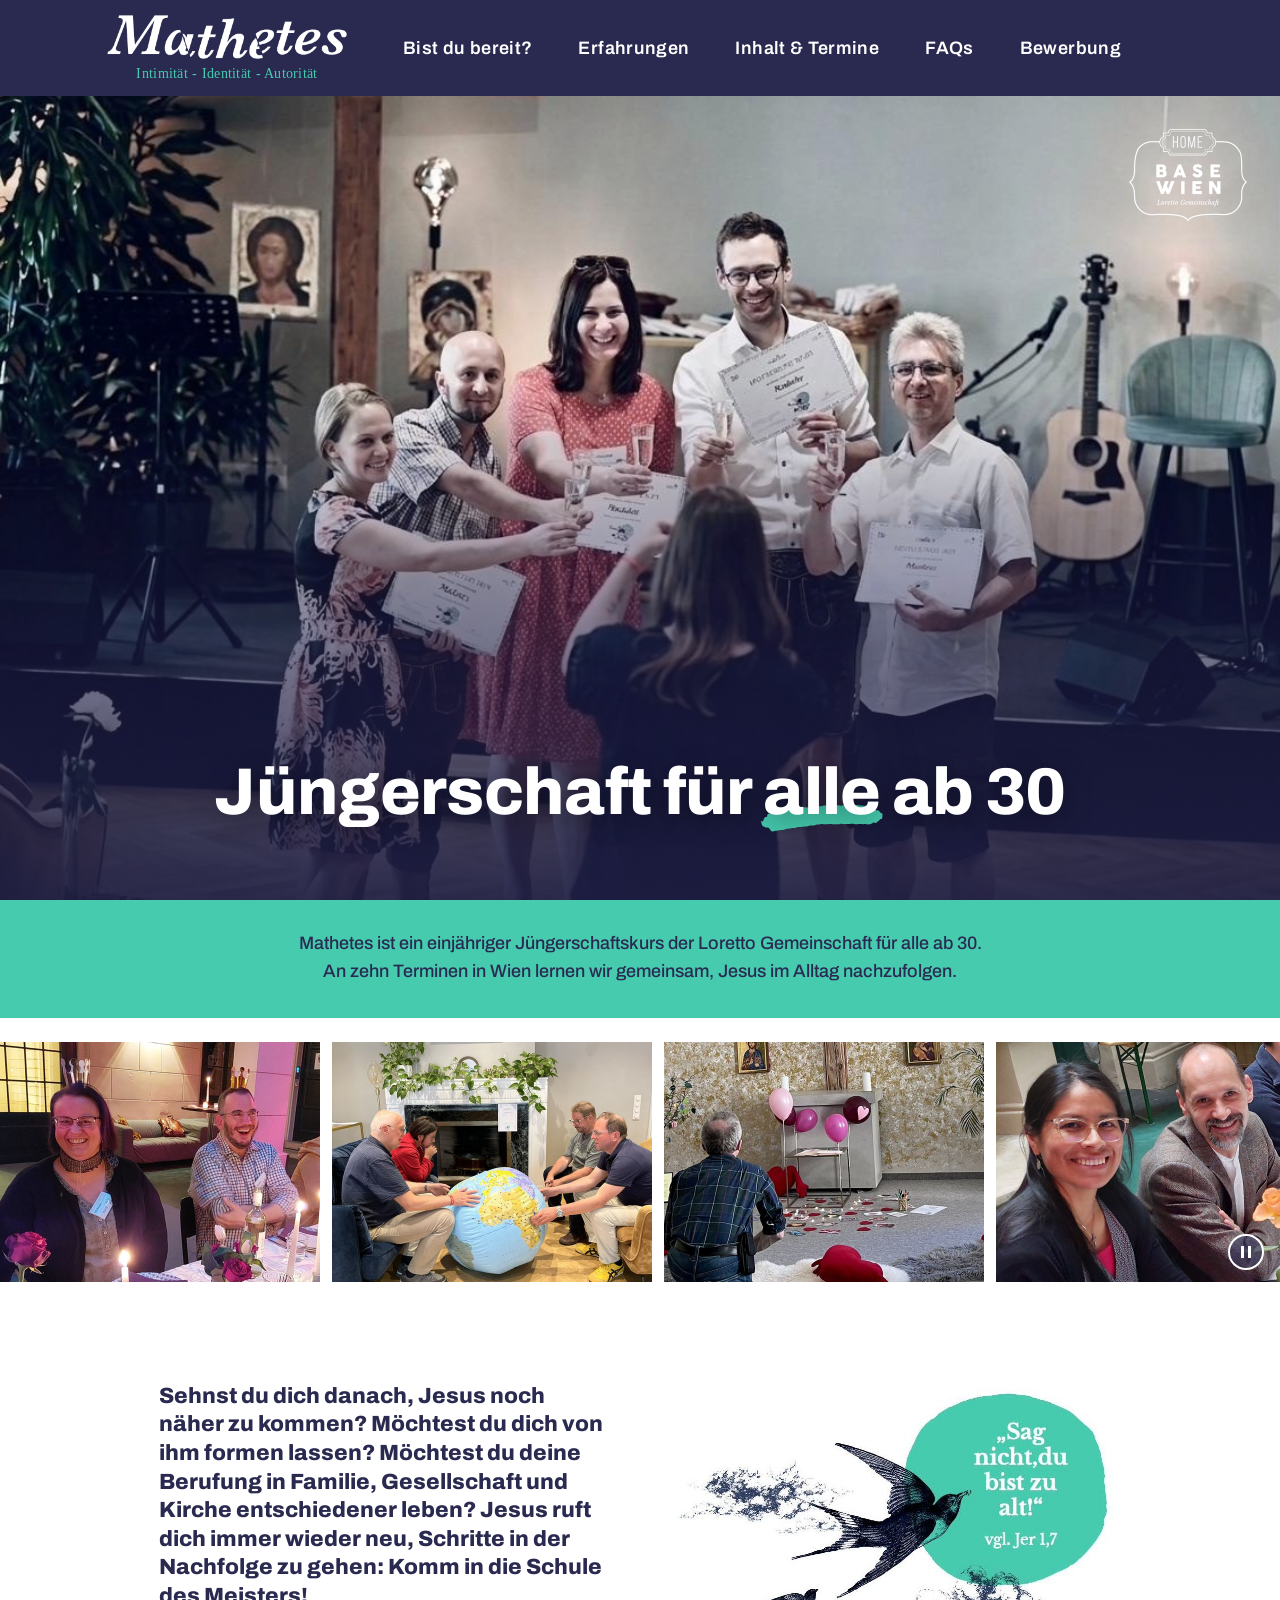
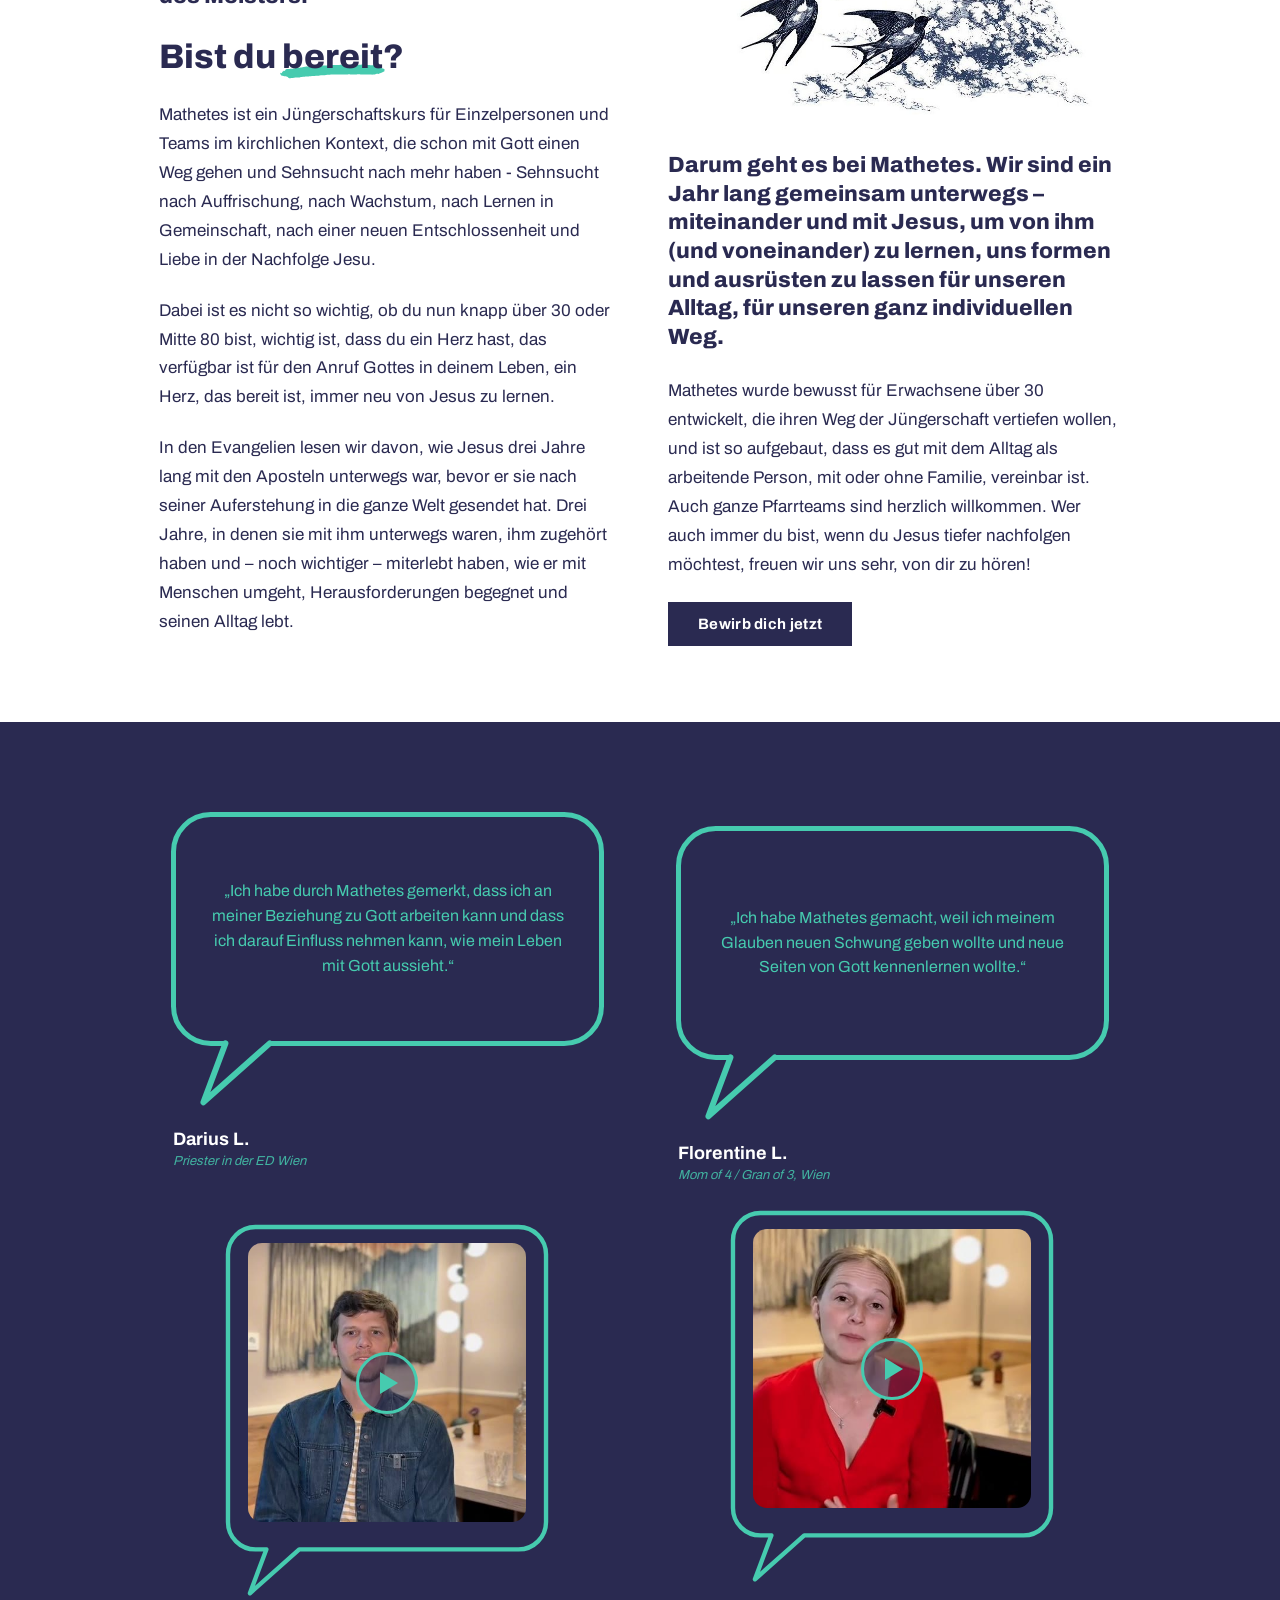
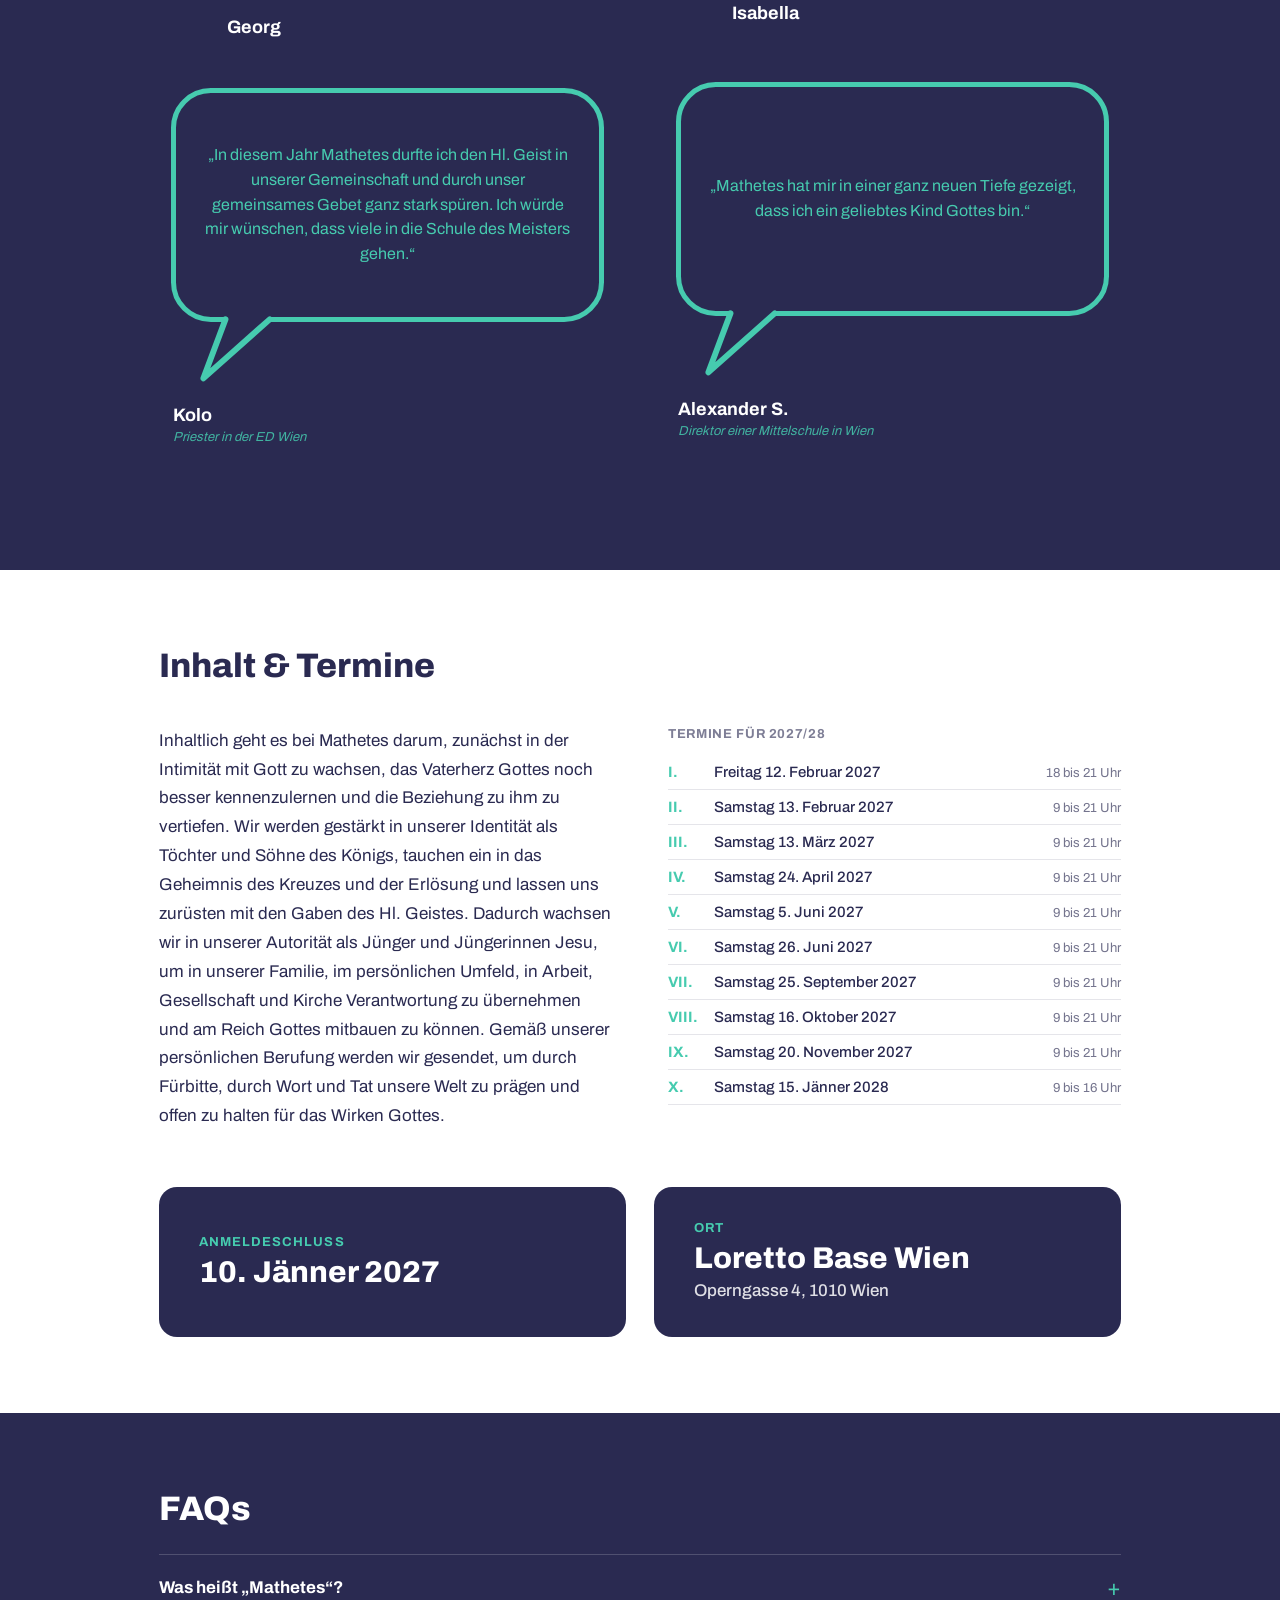
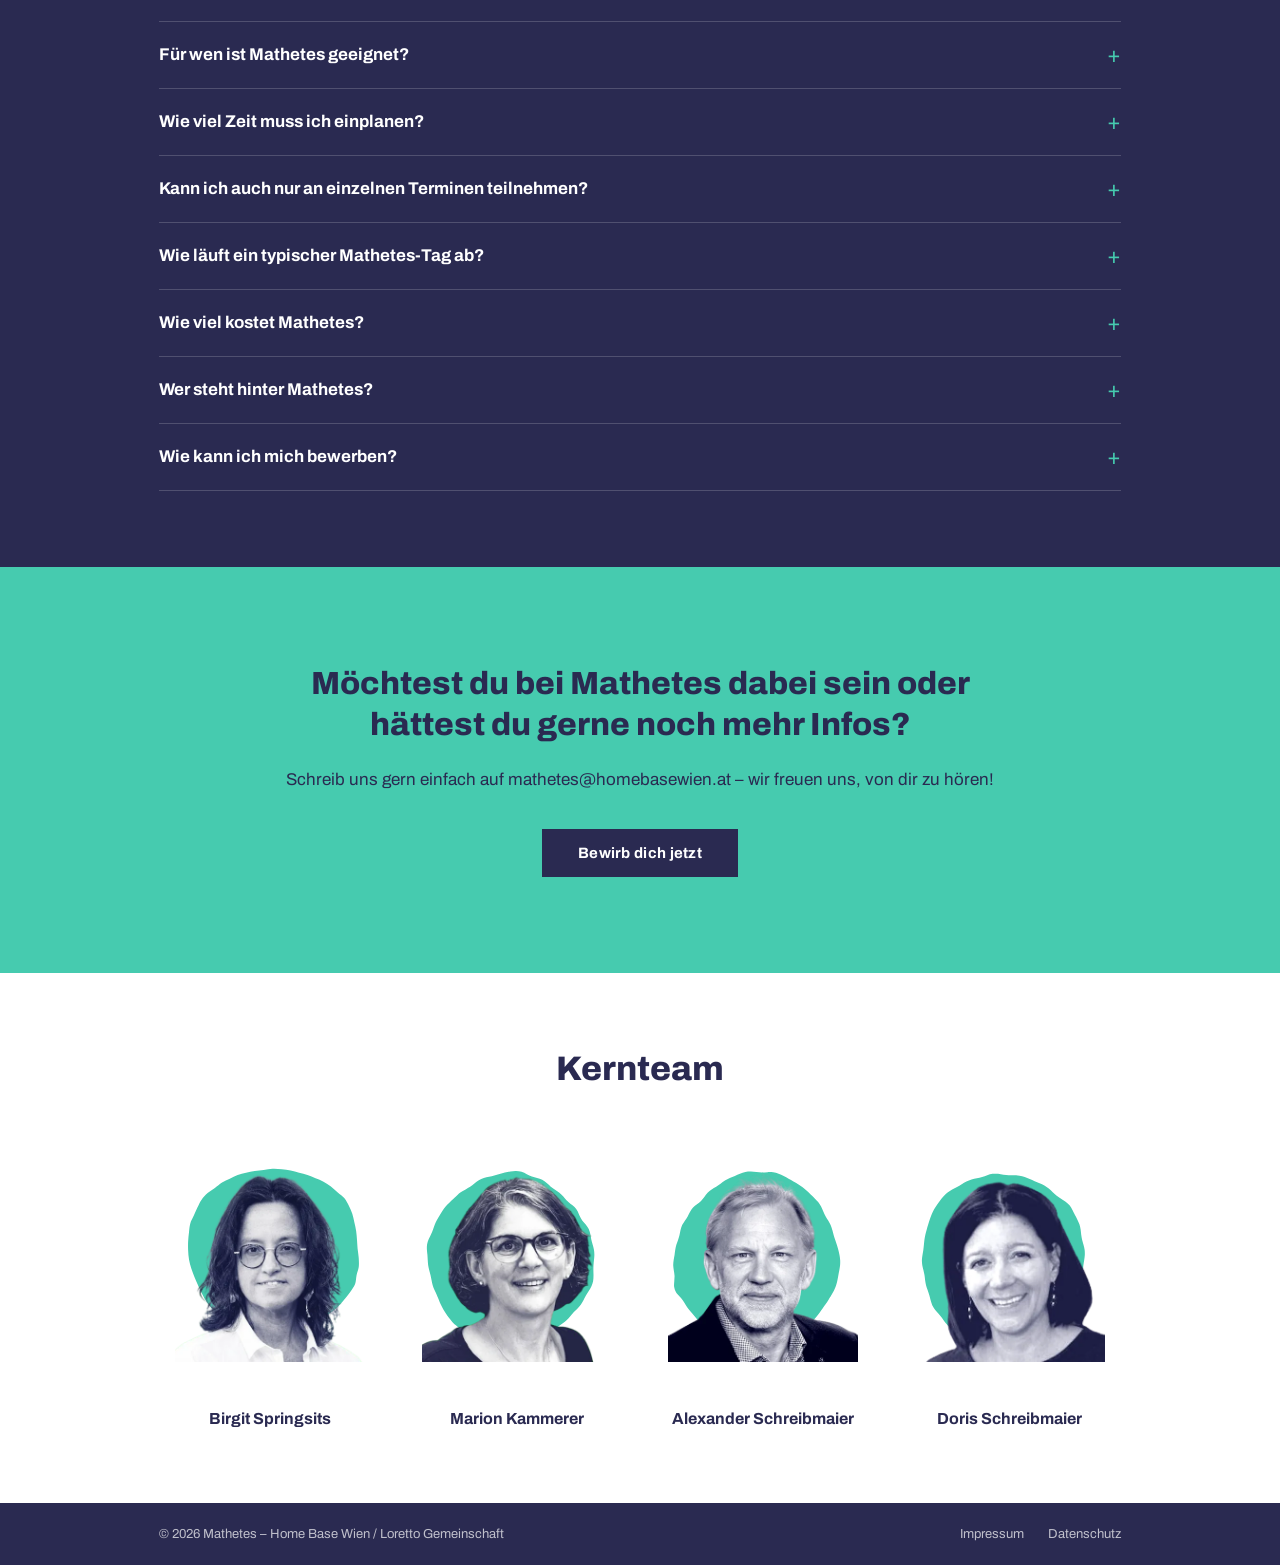
==== commit 88faa133: "Add the turquoise brush stroke under "bereit" in the intro heading Reuses the hero's swash path via " ====
--- a/index.html
+++ b/index.html
@@ -38,7 +38,7 @@
 <section class="hero">
   <picture><source srcset="assets/home-badge.webp" type="image/webp"><img class="hero__badge" src="assets/home-badge.png" alt="Home Base Wien - Loretto Gemeinschaft" width="240" height="188"></picture>
   <div class="hero__inner container">
-    <h1 class="hero__title">Jüngerschaft für <span class="swash"><svg viewBox="0 0 600 200" preserveAspectRatio="none" aria-hidden="true" focusable="false"><path fill="#46cbaf" d="M 36.47,144.74 C 38.70,149.60 42.08,149.01 44.75,150.50 C 47.41,152.00 49.99,153.07 52.46,153.69 C 54.93,154.30 57.06,153.32 59.58,154.19 C 62.11,155.05 64.61,155.80 67.60,158.88 C 70.60,161.96 74.76,170.48 77.56,172.66 C 80.35,174.85 82.12,172.29 84.37,171.98 C 86.63,171.67 88.83,171.15 91.07,170.79 C 93.31,170.44 95.59,170.29 97.82,169.88 C 100.04,169.47 102.22,168.84 104.42,168.35 C 106.62,167.87 108.80,167.24 111.04,166.95 C 113.28,166.66 115.58,166.69 117.86,166.60 C 120.13,166.51 122.46,166.70 124.69,166.42 C 126.92,166.14 129.10,165.58 131.25,164.92 C 133.40,164.27 135.47,163.19 137.61,162.48 C 139.75,161.77 141.90,161.13 144.08,160.68 C 146.27,160.23 148.52,160.10 150.72,159.78 C 152.93,159.45 155.13,159.12 157.32,158.73 C 159.51,158.33 161.66,157.75 163.85,157.42 C 166.05,157.08 168.27,156.89 170.49,156.72 C 172.71,156.56 174.97,156.68 177.17,156.42 C 179.37,156.17 181.54,155.76 183.68,155.20 C 185.83,154.63 187.90,153.65 190.03,153.05 C 192.16,152.45 194.30,151.86 196.49,151.61 C 198.67,151.35 200.93,151.54 203.15,151.52 C 205.37,151.50 207.61,151.65 209.80,151.48 C 211.99,151.32 214.14,150.89 216.30,150.55 C 218.46,150.20 220.60,149.73 222.76,149.42 C 224.92,149.10 227.10,148.98 229.26,148.66 C 231.42,148.34 233.57,148.00 235.69,147.47 C 237.82,146.94 239.90,146.06 242.02,145.46 C 244.14,144.87 246.25,144.19 248.40,143.89 C 250.55,143.59 252.76,143.71 254.94,143.67 C 257.12,143.63 259.33,143.86 261.49,143.66 C 263.65,143.46 265.77,142.96 267.90,142.46 C 270.02,141.95 272.11,141.11 274.24,140.61 C 276.37,140.11 278.51,139.75 280.66,139.45 C 282.80,139.15 284.97,139.08 287.12,138.83 C 289.27,138.57 291.41,138.19 293.56,137.93 C 295.71,137.66 297.85,137.27 300.01,137.23 C 302.17,137.18 304.36,137.45 306.54,137.66 C 308.72,137.87 310.92,138.40 313.09,138.50 C 315.26,138.59 317.41,138.46 319.56,138.21 C 321.70,137.97 323.82,137.30 325.97,137.03 C 328.11,136.76 330.26,136.56 332.42,136.59 C 334.58,136.63 336.76,137.06 338.93,137.27 C 341.09,137.47 343.26,137.74 345.42,137.84 C 347.58,137.93 349.73,137.80 351.89,137.85 C 354.04,137.90 356.20,137.99 358.36,138.13 C 360.52,138.27 362.68,138.65 364.83,138.69 C 366.99,138.72 369.14,138.63 371.29,138.35 C 373.44,138.07 375.59,137.35 377.74,137.00 C 379.89,136.65 382.05,136.26 384.21,136.24 C 386.37,136.22 388.53,136.64 390.70,136.86 C 392.86,137.08 395.02,137.52 397.18,137.59 C 399.34,137.66 401.51,137.45 403.67,137.30 C 405.84,137.15 408.01,136.80 410.18,136.68 C 412.34,136.57 414.51,136.64 416.68,136.60 C 418.86,136.57 421.03,136.62 423.20,136.48 C 425.38,136.34 427.56,135.94 429.74,135.78 C 431.92,135.61 434.11,135.37 436.29,135.50 C 438.46,135.63 440.63,136.17 442.80,136.57 C 444.97,136.98 447.13,137.68 449.31,137.92 C 451.48,138.15 453.67,138.11 455.86,137.99 C 458.05,137.88 460.27,137.38 462.46,137.22 C 464.66,137.07 466.86,137.01 469.05,137.05 C 471.25,137.10 473.43,137.41 475.63,137.49 C 477.82,137.58 480.03,137.58 482.23,137.57 C 484.43,137.55 486.65,137.36 488.85,137.43 C 491.06,137.50 493.25,137.77 495.45,138.00 C 497.65,138.23 499.83,138.73 502.04,138.80 C 504.25,138.86 506.48,138.70 508.71,138.40 C 510.95,138.10 513.17,138.07 515.46,136.98 C 517.75,135.89 520.16,133.02 522.46,131.85 C 524.76,130.69 527.04,129.98 529.27,129.99 C 531.50,130.00 533.57,132.51 535.85,131.93 C 538.12,131.35 540.56,128.25 542.91,126.53 C 545.26,124.81 547.56,123.88 549.96,121.60 C 552.35,119.33 554.89,114.83 557.27,112.85 C 559.65,110.87 562.81,114.00 564.22,109.70 C 565.63,105.40 566.56,91.47 565.73,87.07 C 564.90,82.67 561.36,85.16 559.24,83.32 C 557.11,81.49 555.08,78.26 552.98,76.06 C 550.87,73.86 548.81,71.07 546.62,70.14 C 544.43,69.20 541.97,72.43 539.84,70.45 C 537.71,68.47 536.01,59.79 533.86,58.26 C 531.70,56.73 529.09,62.12 526.89,61.27 C 524.68,60.42 522.76,54.87 520.60,53.16 C 518.44,51.45 516.16,51.58 513.92,51.01 C 511.69,50.44 509.44,50.00 507.18,49.75 C 504.93,49.50 502.64,49.64 500.37,49.52 C 498.11,49.40 495.84,49.28 493.57,49.02 C 491.31,48.77 489.05,48.26 486.79,47.97 C 484.52,47.68 482.25,47.45 479.97,47.28 C 477.70,47.10 475.41,47.16 473.14,46.92 C 470.86,46.69 468.59,46.31 466.32,45.86 C 464.05,45.41 461.79,44.60 459.51,44.23 C 457.23,43.86 454.95,43.59 452.65,43.64 C 450.35,43.68 448.04,44.23 445.73,44.51 C 443.43,44.80 441.12,45.24 438.82,45.35 C 436.52,45.45 434.22,45.23 431.93,45.13 C 429.63,45.03 427.34,44.76 425.03,44.73 C 422.73,44.70 420.43,44.89 418.12,44.95 C 415.82,45.01 413.52,45.14 411.21,45.10 C 408.91,45.06 406.60,44.77 404.30,44.72 C 401.99,44.67 399.68,44.59 397.37,44.80 C 395.06,45.02 392.76,45.63 390.45,46.02 C 388.14,46.40 385.84,46.97 383.53,47.09 C 381.22,47.21 378.91,46.95 376.60,46.71 C 374.28,46.47 371.96,45.87 369.64,45.66 C 367.32,45.44 365.00,45.39 362.69,45.43 C 360.37,45.46 358.06,45.78 355.75,45.87 C 353.43,45.96 351.11,45.96 348.79,45.98 C 346.47,46.00 344.14,45.87 341.83,46.01 C 339.51,46.14 337.20,46.50 334.89,46.79 C 332.58,47.08 330.28,47.60 327.96,47.74 C 325.65,47.87 323.32,47.74 320.98,47.57 C 318.64,47.41 316.28,46.86 313.94,46.77 C 311.61,46.67 309.28,46.72 306.96,47.01 C 304.65,47.30 302.37,48.05 300.07,48.53 C 297.77,49.00 295.48,49.55 293.17,49.86 C 290.86,50.18 288.53,50.23 286.21,50.43 C 283.89,50.64 281.57,50.82 279.26,51.09 C 276.95,51.37 274.66,51.86 272.34,52.08 C 270.02,52.30 267.69,52.43 265.35,52.42 C 263.01,52.42 260.63,52.07 258.29,52.07 C 255.94,52.07 253.60,52.11 251.29,52.45 C 248.98,52.78 246.72,53.57 244.43,54.08 C 242.14,54.59 239.88,55.26 237.56,55.52 C 235.24,55.79 232.88,55.69 230.53,55.67 C 228.18,55.65 225.79,55.38 223.44,55.41 C 221.09,55.44 218.76,55.66 216.43,55.85 C 214.10,56.04 211.78,56.37 209.45,56.54 C 207.11,56.71 204.75,56.69 202.41,56.87 C 200.08,57.05 197.73,57.18 195.44,57.62 C 193.14,58.07 190.91,58.89 188.65,59.55 C 186.39,60.21 184.17,61.11 181.88,61.59 C 179.59,62.06 177.26,62.22 174.92,62.41 C 172.59,62.59 170.19,62.42 167.87,62.68 C 165.55,62.95 163.26,63.39 160.99,63.98 C 158.73,64.58 156.53,65.54 154.29,66.26 C 152.06,66.98 149.82,67.67 147.56,68.30 C 145.31,68.92 143.03,69.36 140.78,70.01 C 138.54,70.67 136.32,71.46 134.10,72.21 C 131.88,72.97 129.70,73.94 127.45,74.54 C 125.20,75.14 122.91,75.51 120.60,75.80 C 118.29,76.09 115.90,75.98 113.60,76.28 C 111.29,76.58 109.00,76.97 106.77,77.61 C 104.54,78.25 102.39,79.34 100.19,80.14 C 97.99,80.93 95.81,81.82 93.57,82.41 C 91.33,82.99 89.02,83.26 86.75,83.66 C 84.47,84.06 82.17,84.34 79.90,84.80 C 77.64,85.25 75.51,86.33 73.16,86.38 C 70.81,86.43 68.03,84.47 65.81,85.09 C 63.58,85.71 61.52,87.07 59.81,90.09 C 58.10,93.10 57.45,100.95 55.58,103.18 C 53.70,105.40 50.59,101.87 48.58,103.43 C 46.58,105.00 45.09,108.98 43.52,112.55 C 41.96,116.13 41.20,123.44 39.18,124.90 C 37.15,126.36 31.82,118.03 31.37,121.33 C 30.92,124.64 34.24,139.88 36.47,144.74 Z"></path></svg><span>alle</span></span> ab 30</h1>
+    <h1 class="hero__title">Jüngerschaft für <span class="swash"><svg viewBox="0 0 600 200" preserveAspectRatio="none" aria-hidden="true" focusable="false"><path id="swash-path" fill="#46cbaf" d="M 36.47,144.74 C 38.70,149.60 42.08,149.01 44.75,150.50 C 47.41,152.00 49.99,153.07 52.46,153.69 C 54.93,154.30 57.06,153.32 59.58,154.19 C 62.11,155.05 64.61,155.80 67.60,158.88 C 70.60,161.96 74.76,170.48 77.56,172.66 C 80.35,174.85 82.12,172.29 84.37,171.98 C 86.63,171.67 88.83,171.15 91.07,170.79 C 93.31,170.44 95.59,170.29 97.82,169.88 C 100.04,169.47 102.22,168.84 104.42,168.35 C 106.62,167.87 108.80,167.24 111.04,166.95 C 113.28,166.66 115.58,166.69 117.86,166.60 C 120.13,166.51 122.46,166.70 124.69,166.42 C 126.92,166.14 129.10,165.58 131.25,164.92 C 133.40,164.27 135.47,163.19 137.61,162.48 C 139.75,161.77 141.90,161.13 144.08,160.68 C 146.27,160.23 148.52,160.10 150.72,159.78 C 152.93,159.45 155.13,159.12 157.32,158.73 C 159.51,158.33 161.66,157.75 163.85,157.42 C 166.05,157.08 168.27,156.89 170.49,156.72 C 172.71,156.56 174.97,156.68 177.17,156.42 C 179.37,156.17 181.54,155.76 183.68,155.20 C 185.83,154.63 187.90,153.65 190.03,153.05 C 192.16,152.45 194.30,151.86 196.49,151.61 C 198.67,151.35 200.93,151.54 203.15,151.52 C 205.37,151.50 207.61,151.65 209.80,151.48 C 211.99,151.32 214.14,150.89 216.30,150.55 C 218.46,150.20 220.60,149.73 222.76,149.42 C 224.92,149.10 227.10,148.98 229.26,148.66 C 231.42,148.34 233.57,148.00 235.69,147.47 C 237.82,146.94 239.90,146.06 242.02,145.46 C 244.14,144.87 246.25,144.19 248.40,143.89 C 250.55,143.59 252.76,143.71 254.94,143.67 C 257.12,143.63 259.33,143.86 261.49,143.66 C 263.65,143.46 265.77,142.96 267.90,142.46 C 270.02,141.95 272.11,141.11 274.24,140.61 C 276.37,140.11 278.51,139.75 280.66,139.45 C 282.80,139.15 284.97,139.08 287.12,138.83 C 289.27,138.57 291.41,138.19 293.56,137.93 C 295.71,137.66 297.85,137.27 300.01,137.23 C 302.17,137.18 304.36,137.45 306.54,137.66 C 308.72,137.87 310.92,138.40 313.09,138.50 C 315.26,138.59 317.41,138.46 319.56,138.21 C 321.70,137.97 323.82,137.30 325.97,137.03 C 328.11,136.76 330.26,136.56 332.42,136.59 C 334.58,136.63 336.76,137.06 338.93,137.27 C 341.09,137.47 343.26,137.74 345.42,137.84 C 347.58,137.93 349.73,137.80 351.89,137.85 C 354.04,137.90 356.20,137.99 358.36,138.13 C 360.52,138.27 362.68,138.65 364.83,138.69 C 366.99,138.72 369.14,138.63 371.29,138.35 C 373.44,138.07 375.59,137.35 377.74,137.00 C 379.89,136.65 382.05,136.26 384.21,136.24 C 386.37,136.22 388.53,136.64 390.70,136.86 C 392.86,137.08 395.02,137.52 397.18,137.59 C 399.34,137.66 401.51,137.45 403.67,137.30 C 405.84,137.15 408.01,136.80 410.18,136.68 C 412.34,136.57 414.51,136.64 416.68,136.60 C 418.86,136.57 421.03,136.62 423.20,136.48 C 425.38,136.34 427.56,135.94 429.74,135.78 C 431.92,135.61 434.11,135.37 436.29,135.50 C 438.46,135.63 440.63,136.17 442.80,136.57 C 444.97,136.98 447.13,137.68 449.31,137.92 C 451.48,138.15 453.67,138.11 455.86,137.99 C 458.05,137.88 460.27,137.38 462.46,137.22 C 464.66,137.07 466.86,137.01 469.05,137.05 C 471.25,137.10 473.43,137.41 475.63,137.49 C 477.82,137.58 480.03,137.58 482.23,137.57 C 484.43,137.55 486.65,137.36 488.85,137.43 C 491.06,137.50 493.25,137.77 495.45,138.00 C 497.65,138.23 499.83,138.73 502.04,138.80 C 504.25,138.86 506.48,138.70 508.71,138.40 C 510.95,138.10 513.17,138.07 515.46,136.98 C 517.75,135.89 520.16,133.02 522.46,131.85 C 524.76,130.69 527.04,129.98 529.27,129.99 C 531.50,130.00 533.57,132.51 535.85,131.93 C 538.12,131.35 540.56,128.25 542.91,126.53 C 545.26,124.81 547.56,123.88 549.96,121.60 C 552.35,119.33 554.89,114.83 557.27,112.85 C 559.65,110.87 562.81,114.00 564.22,109.70 C 565.63,105.40 566.56,91.47 565.73,87.07 C 564.90,82.67 561.36,85.16 559.24,83.32 C 557.11,81.49 555.08,78.26 552.98,76.06 C 550.87,73.86 548.81,71.07 546.62,70.14 C 544.43,69.20 541.97,72.43 539.84,70.45 C 537.71,68.47 536.01,59.79 533.86,58.26 C 531.70,56.73 529.09,62.12 526.89,61.27 C 524.68,60.42 522.76,54.87 520.60,53.16 C 518.44,51.45 516.16,51.58 513.92,51.01 C 511.69,50.44 509.44,50.00 507.18,49.75 C 504.93,49.50 502.64,49.64 500.37,49.52 C 498.11,49.40 495.84,49.28 493.57,49.02 C 491.31,48.77 489.05,48.26 486.79,47.97 C 484.52,47.68 482.25,47.45 479.97,47.28 C 477.70,47.10 475.41,47.16 473.14,46.92 C 470.86,46.69 468.59,46.31 466.32,45.86 C 464.05,45.41 461.79,44.60 459.51,44.23 C 457.23,43.86 454.95,43.59 452.65,43.64 C 450.35,43.68 448.04,44.23 445.73,44.51 C 443.43,44.80 441.12,45.24 438.82,45.35 C 436.52,45.45 434.22,45.23 431.93,45.13 C 429.63,45.03 427.34,44.76 425.03,44.73 C 422.73,44.70 420.43,44.89 418.12,44.95 C 415.82,45.01 413.52,45.14 411.21,45.10 C 408.91,45.06 406.60,44.77 404.30,44.72 C 401.99,44.67 399.68,44.59 397.37,44.80 C 395.06,45.02 392.76,45.63 390.45,46.02 C 388.14,46.40 385.84,46.97 383.53,47.09 C 381.22,47.21 378.91,46.95 376.60,46.71 C 374.28,46.47 371.96,45.87 369.64,45.66 C 367.32,45.44 365.00,45.39 362.69,45.43 C 360.37,45.46 358.06,45.78 355.75,45.87 C 353.43,45.96 351.11,45.96 348.79,45.98 C 346.47,46.00 344.14,45.87 341.83,46.01 C 339.51,46.14 337.20,46.50 334.89,46.79 C 332.58,47.08 330.28,47.60 327.96,47.74 C 325.65,47.87 323.32,47.74 320.98,47.57 C 318.64,47.41 316.28,46.86 313.94,46.77 C 311.61,46.67 309.28,46.72 306.96,47.01 C 304.65,47.30 302.37,48.05 300.07,48.53 C 297.77,49.00 295.48,49.55 293.17,49.86 C 290.86,50.18 288.53,50.23 286.21,50.43 C 283.89,50.64 281.57,50.82 279.26,51.09 C 276.95,51.37 274.66,51.86 272.34,52.08 C 270.02,52.30 267.69,52.43 265.35,52.42 C 263.01,52.42 260.63,52.07 258.29,52.07 C 255.94,52.07 253.60,52.11 251.29,52.45 C 248.98,52.78 246.72,53.57 244.43,54.08 C 242.14,54.59 239.88,55.26 237.56,55.52 C 235.24,55.79 232.88,55.69 230.53,55.67 C 228.18,55.65 225.79,55.38 223.44,55.41 C 221.09,55.44 218.76,55.66 216.43,55.85 C 214.10,56.04 211.78,56.37 209.45,56.54 C 207.11,56.71 204.75,56.69 202.41,56.87 C 200.08,57.05 197.73,57.18 195.44,57.62 C 193.14,58.07 190.91,58.89 188.65,59.55 C 186.39,60.21 184.17,61.11 181.88,61.59 C 179.59,62.06 177.26,62.22 174.92,62.41 C 172.59,62.59 170.19,62.42 167.87,62.68 C 165.55,62.95 163.26,63.39 160.99,63.98 C 158.73,64.58 156.53,65.54 154.29,66.26 C 152.06,66.98 149.82,67.67 147.56,68.30 C 145.31,68.92 143.03,69.36 140.78,70.01 C 138.54,70.67 136.32,71.46 134.10,72.21 C 131.88,72.97 129.70,73.94 127.45,74.54 C 125.20,75.14 122.91,75.51 120.60,75.80 C 118.29,76.09 115.90,75.98 113.60,76.28 C 111.29,76.58 109.00,76.97 106.77,77.61 C 104.54,78.25 102.39,79.34 100.19,80.14 C 97.99,80.93 95.81,81.82 93.57,82.41 C 91.33,82.99 89.02,83.26 86.75,83.66 C 84.47,84.06 82.17,84.34 79.90,84.80 C 77.64,85.25 75.51,86.33 73.16,86.38 C 70.81,86.43 68.03,84.47 65.81,85.09 C 63.58,85.71 61.52,87.07 59.81,90.09 C 58.10,93.10 57.45,100.95 55.58,103.18 C 53.70,105.40 50.59,101.87 48.58,103.43 C 46.58,105.00 45.09,108.98 43.52,112.55 C 41.96,116.13 41.20,123.44 39.18,124.90 C 37.15,126.36 31.82,118.03 31.37,121.33 C 30.92,124.64 34.24,139.88 36.47,144.74 Z"></path></svg><span>alle</span></span> ab 30</h1>
   </div>
 </section>
 
@@ -74,7 +74,7 @@
   <div class="container two-col">
     <div>
       <p class="lead">Sehnst du dich danach, Jesus noch näher zu kommen? Möchtest du dich von ihm formen lassen? Möchtest du deine Berufung in Familie, Gesellschaft und Kirche entschiedener leben? Jesus ruft dich immer wieder neu, Schritte in der Nachfolge zu gehen: Komm in die Schule des Meisters!</p>
-      <h2 class="section-title">Bist du bereit?</h2>
+      <h2 class="section-title">Bist du <span class="swash"><svg viewBox="0 0 600 200" preserveAspectRatio="none" aria-hidden="true" focusable="false"><use href="#swash-path"/></svg><span>bereit</span></span>?</h2>
       <p class="body-text">Mathetes ist ein Jüngerschaftskurs für Einzelpersonen und Teams im kirchlichen Kontext, die schon mit Gott einen Weg gehen und Sehnsucht nach mehr haben - Sehnsucht nach Auffrischung, nach Wachstum, nach Lernen in Gemeinschaft, nach einer neuen Entschlossenheit und Liebe in der Nachfolge Jesu.</p>
       <p class="body-text">Dabei ist es nicht so wichtig, ob du nun knapp über 30 oder Mitte 80 bist, wichtig ist, dass du ein Herz hast, das verfügbar ist für den Anruf Gottes in deinem Leben, ein Herz, das bereit ist, immer neu von Jesus zu lernen.</p>
       <p class="body-text">In den Evangelien lesen wir davon, wie Jesus drei Jahre lang mit den Aposteln unterwegs war, bevor er sie nach seiner Auferstehung in die ganze Welt gesendet hat. Drei Jahre, in denen sie mit ihm unterwegs waren, ihm zugehört haben und – noch wichtiger – miterlebt haben, wie er mit Menschen umgeht, Herausforderungen begegnet und seinen Alltag lebt.</p>
@@ -199,37 +199,41 @@
   <div class="container">
     <h2 class="section-title">FAQs</h2>
     <div class="faq">
-      <div class="faq__item">
-        <h3><button type="button" class="faq__toggle" aria-expanded="false" aria-controls="faq-0"><span>Was heißt „Mathetes“?</span><span class="faq__icon" aria-hidden="true">+</span></button></h3>
-        <div class="faq__answer" id="faq-0" hidden>„Mathetes“ kommt aus dem (Alt-)Griechischen und ist das Wort, mit dem das Neue Testament die Jünger Jesu bezeichnet. Es bedeutet so etwas wie „Schüler“, „Student“ oder „Lehrling“. Am meisten wird diesem Begriff wohl das Konzept des Lehrlings gerecht, da es bei Jesus nie darum ging, etwas nur theoretisch vermittelt zu bekommen. Die Jünger Jesu lebten mit Jesus, sahen, was er tat, wie er seinen Alltag lebte, wie er mit verschiedenen Menschen umging und Herausforderungen begegnete, wie er Zeit mit seinem himmlischen Vater verbrachte. Und Jesus lud sie ein, mit ihm mitzuarbeiten, das zu tun, was sie ihn tun sahen. Das ist auch das Prinzip unseres Jüngerschaftsprogramms: mit Jesus unterwegs sein, von ihm lernen, das tun, was wir ihn tun sehen.</div>
-      </div>
-      <div class="faq__item">
-        <h3><button type="button" class="faq__toggle" aria-expanded="false" aria-controls="faq-1"><span>Für wen ist Mathetes geeignet?</span><span class="faq__icon" aria-hidden="true">+</span></button></h3>
-        <div class="faq__answer" id="faq-1" hidden>Mathetes ist ein Jüngerschaftsprogramm für alle ab 30 Jahren, die schon einen Weg mit Jesus gehen und Sehnsucht nach Vertiefung haben. In den letzten Jahren haben über 100 Personen im Alter von knapp über 30 bis Mitte 80 teilgenommen, Priester und Laien, Singles, Verheiratete, Mütter und Väter von größeren und kleineren Kindern, Menschen aus den verschiedensten Berufsgruppen. Manche Teilnehmer und Teilnehmerinnen sind mit der Loretto Gemeinschaft verbunden, andere kommen aus ganz anderen kirchlichen Kontexten, aus verschiedenen Pfarren oder Gemeinschaften. Mathetes ist ein katholisches Jüngerschaftsprogramm, die meisten TN und Vortragenden sind katholisch. Wenn du einer anderen christlichen Kirche angehörst, bist du aber ebenso herzlich willkommen.</div>
-      </div>
-      <div class="faq__item">
-        <h3><button type="button" class="faq__toggle" aria-expanded="false" aria-controls="faq-2"><span>Wie viel Zeit muss ich einplanen?</span><span class="faq__icon" aria-hidden="true">+</span></button></h3>
-        <div class="faq__answer" id="faq-2" hidden>Mathetes besteht aus 10 Terminen (einem Freitagabend und 9 Samstagen), die aufeinander aufbauen. Zwischen diesen Terminen sind wir eingeladen, kleine Aufgaben im Alltag umzusetzen, die sich jedoch gut integrieren lassen und kaum weiteren zeitlichen Raum beanspruchen.</div>
-      </div>
-      <div class="faq__item">
-        <h3><button type="button" class="faq__toggle" aria-expanded="false" aria-controls="faq-3"><span>Kann ich auch nur an einzelnen Terminen teilnehmen?</span><span class="faq__icon" aria-hidden="true">+</span></button></h3>
-        <div class="faq__answer" id="faq-3" hidden>Die Termine bauen aufeinander auf, daher ist eine Teilnahme an einzelnen Terminen nicht möglich. Natürlich kann es immer wieder vorkommen, dass man an einem Tag aus wichtigen Gründen verhindert ist. Falls du schon im Vorhinein weißt, dass du nicht an allen Terminen teilnehmen kannst, Mathetes aber trotzdem gern machen möchtest, melde dich bitte. Dann besprechen wir, ob eine Teilnahme in diesem Jahr für dich passt.</div>
-      </div>
-      <div class="faq__item">
-        <h3><button type="button" class="faq__toggle" aria-expanded="false" aria-controls="faq-4"><span>Wie läuft ein typischer Mathetes-Tag ab?</span><span class="faq__icon" aria-hidden="true">+</span></button></h3>
-        <div class="faq__answer" id="faq-4" hidden>Ein typischer Mathetes-Samstag beginnt um 9 Uhr mit einem richtig guten Frühstück. Nach einer Lobpreiszeit wechseln verschiedene Formate ab: Inputs von Menschen, denen die Themen, über die sie sprechen, ein Herzensanliegen sind, Zeugnisse über persönliche Glaubenserfahrungen, Kleingruppenzeiten zum persönlichen Austausch in einem sicheren Rahmen, „Workshops“, in denen das Gehörte auf individuelle (und oft kreative) Weise vertieft werden kann. Immer wieder feiern wir gemeinsam Eucharistie und haben die Gelegenheit zum Empfang der Beichte. Zentral sind auch die gemeinsamen Mahlzeiten und das Erleben von Gemeinschaft. Wir wollen gemeinsam diesen Weg gehen und Reich Gottes Kultur auch ganz praktisch miteinander leben.</div>
-      </div>
-      <div class="faq__item">
-        <h3><button type="button" class="faq__toggle" aria-expanded="false" aria-controls="faq-5"><span>Wie viel kostet Mathetes?</span><span class="faq__icon" aria-hidden="true">+</span></button></h3>
-        <div class="faq__answer" id="faq-5" hidden>Für den gesamten Kurs (10 Termine) bitten wir um einen Beitrag von 500 Euro (Frühbucherpreis 450 Euro). Mit den Beiträgen werden die Materialien, die Verpflegung, Beiträge zur Raummiete, Honorare für externe Referenten und Referentinnen und Initiativen zur Weiterentwicklung des Programms finanziert. Das Team bringt sich zum allergrößten Teil ehrenamtlich ein. Finanzielle Gründe sollen nie ausschlaggebend dafür sein, dass du nicht an Mathetes teilnehmen kannst. Falls du dazu Fragen hast, kannst du dich sehr gern an uns wenden.</div>
-      </div>
-      <div class="faq__item">
-        <h3><button type="button" class="faq__toggle" aria-expanded="false" aria-controls="faq-6"><span>Wer steht hinter Mathetes?</span><span class="faq__icon" aria-hidden="true">+</span></button></h3>
-        <div class="faq__answer" id="faq-6" hidden>Mathetes ist ein Apostolat der Loretto Gemeinschaft und somit Teil der katholischen Kirche mit einer Liebe zum gesamten Leib Christi. Informationen zu Loretto findest du auf www.loretto.at.</div>
-      </div>
-      <div class="faq__item">
-        <h3><button type="button" class="faq__toggle" aria-expanded="false" aria-controls="faq-7"><span>Wie kann ich mich bewerben?</span><span class="faq__icon" aria-hidden="true">+</span></button></h3>
-        <div class="faq__answer" id="faq-7" hidden>Wenn du noch Fragen hast oder dich für eine Teilnahme am nächsten Durchgang von Mathetes interessierst, schreib einfach ein Mail an mathetes@homebasewien.at. Anmeldeschluss für 2027/28 ist der 10. Jänner 2027, bei Anmeldung bis 15. November 2026 gilt der Frühbucherpreis von -10%.</div>
+      <div class="faq__col">
+        <div class="faq__item">
+          <h3><button type="button" class="faq__toggle" aria-expanded="false" aria-controls="faq-0"><span>Was heißt „Mathetes“?</span><span class="faq__icon" aria-hidden="true">+</span></button></h3>
+          <div class="faq__answer" id="faq-0" hidden>„Mathetes“ kommt aus dem (Alt-)Griechischen und ist das Wort, mit dem das Neue Testament die Jünger Jesu bezeichnet. Es bedeutet so etwas wie „Schüler“, „Student“ oder „Lehrling“. Am meisten wird diesem Begriff wohl das Konzept des Lehrlings gerecht, da es bei Jesus nie darum ging, etwas nur theoretisch vermittelt zu bekommen. Die Jünger Jesu lebten mit Jesus, sahen, was er tat, wie er seinen Alltag lebte, wie er mit verschiedenen Menschen umging und Herausforderungen begegnete, wie er Zeit mit seinem himmlischen Vater verbrachte. Und Jesus lud sie ein, mit ihm mitzuarbeiten, das zu tun, was sie ihn tun sahen. Das ist auch das Prinzip unseres Jüngerschaftsprogramms: mit Jesus unterwegs sein, von ihm lernen, das tun, was wir ihn tun sehen.</div>
+        </div>
+        <div class="faq__item">
+          <h3><button type="button" class="faq__toggle" aria-expanded="false" aria-controls="faq-1"><span>Für wen ist Mathetes geeignet?</span><span class="faq__icon" aria-hidden="true">+</span></button></h3>
+          <div class="faq__answer" id="faq-1" hidden>Mathetes ist ein Jüngerschaftsprogramm für alle ab 30 Jahren, die schon einen Weg mit Jesus gehen und Sehnsucht nach Vertiefung haben. In den letzten Jahren haben über 100 Personen im Alter von knapp über 30 bis Mitte 80 teilgenommen, Priester und Laien, Singles, Verheiratete, Mütter und Väter von größeren und kleineren Kindern, Menschen aus den verschiedensten Berufsgruppen. Manche Teilnehmer und Teilnehmerinnen sind mit der Loretto Gemeinschaft verbunden, andere kommen aus ganz anderen kirchlichen Kontexten, aus verschiedenen Pfarren oder Gemeinschaften. Mathetes ist ein katholisches Jüngerschaftsprogramm, die meisten TN und Vortragenden sind katholisch. Wenn du einer anderen christlichen Kirche angehörst, bist du aber ebenso herzlich willkommen.</div>
+        </div>
+        <div class="faq__item">
+          <h3><button type="button" class="faq__toggle" aria-expanded="false" aria-controls="faq-2"><span>Wie viel Zeit muss ich einplanen?</span><span class="faq__icon" aria-hidden="true">+</span></button></h3>
+          <div class="faq__answer" id="faq-2" hidden>Mathetes besteht aus 10 Terminen (einem Freitagabend und 9 Samstagen), die aufeinander aufbauen. Zwischen diesen Terminen sind wir eingeladen, kleine Aufgaben im Alltag umzusetzen, die sich jedoch gut integrieren lassen und kaum weiteren zeitlichen Raum beanspruchen.</div>
+        </div>
+        <div class="faq__item">
+          <h3><button type="button" class="faq__toggle" aria-expanded="false" aria-controls="faq-3"><span>Kann ich auch nur an einzelnen Terminen teilnehmen?</span><span class="faq__icon" aria-hidden="true">+</span></button></h3>
+          <div class="faq__answer" id="faq-3" hidden>Die Termine bauen aufeinander auf, daher ist eine Teilnahme an einzelnen Terminen nicht möglich. Natürlich kann es immer wieder vorkommen, dass man an einem Tag aus wichtigen Gründen verhindert ist. Falls du schon im Vorhinein weißt, dass du nicht an allen Terminen teilnehmen kannst, Mathetes aber trotzdem gern machen möchtest, melde dich bitte. Dann besprechen wir, ob eine Teilnahme in diesem Jahr für dich passt.</div>
+        </div>
+      </div>
+      <div class="faq__col">
+        <div class="faq__item">
+          <h3><button type="button" class="faq__toggle" aria-expanded="false" aria-controls="faq-4"><span>Wie läuft ein typischer Mathetes-Tag ab?</span><span class="faq__icon" aria-hidden="true">+</span></button></h3>
+          <div class="faq__answer" id="faq-4" hidden>Ein typischer Mathetes-Samstag beginnt um 9 Uhr mit einem richtig guten Frühstück. Nach einer Lobpreiszeit wechseln verschiedene Formate ab: Inputs von Menschen, denen die Themen, über die sie sprechen, ein Herzensanliegen sind, Zeugnisse über persönliche Glaubenserfahrungen, Kleingruppenzeiten zum persönlichen Austausch in einem sicheren Rahmen, „Workshops“, in denen das Gehörte auf individuelle (und oft kreative) Weise vertieft werden kann. Immer wieder feiern wir gemeinsam Eucharistie und haben die Gelegenheit zum Empfang der Beichte. Zentral sind auch die gemeinsamen Mahlzeiten und das Erleben von Gemeinschaft. Wir wollen gemeinsam diesen Weg gehen und Reich Gottes Kultur auch ganz praktisch miteinander leben.</div>
+        </div>
+        <div class="faq__item">
+          <h3><button type="button" class="faq__toggle" aria-expanded="false" aria-controls="faq-5"><span>Wie viel kostet Mathetes?</span><span class="faq__icon" aria-hidden="true">+</span></button></h3>
+          <div class="faq__answer" id="faq-5" hidden>Für den gesamten Kurs (10 Termine) bitten wir um einen Beitrag von 500 Euro (Frühbucherpreis 450 Euro). Mit den Beiträgen werden die Materialien, die Verpflegung, Beiträge zur Raummiete, Honorare für externe Referenten und Referentinnen und Initiativen zur Weiterentwicklung des Programms finanziert. Das Team bringt sich zum allergrößten Teil ehrenamtlich ein. Finanzielle Gründe sollen nie ausschlaggebend dafür sein, dass du nicht an Mathetes teilnehmen kannst. Falls du dazu Fragen hast, kannst du dich sehr gern an uns wenden.</div>
+        </div>
+        <div class="faq__item">
+          <h3><button type="button" class="faq__toggle" aria-expanded="false" aria-controls="faq-6"><span>Wer steht hinter Mathetes?</span><span class="faq__icon" aria-hidden="true">+</span></button></h3>
+          <div class="faq__answer" id="faq-6" hidden>Mathetes ist ein Apostolat der Loretto Gemeinschaft und somit Teil der katholischen Kirche mit einer Liebe zum gesamten Leib Christi. Informationen zu Loretto findest du auf www.loretto.at.</div>
+        </div>
+        <div class="faq__item">
+          <h3><button type="button" class="faq__toggle" aria-expanded="false" aria-controls="faq-7"><span>Wie kann ich mich bewerben?</span><span class="faq__icon" aria-hidden="true">+</span></button></h3>
+          <div class="faq__answer" id="faq-7" hidden>Wenn du noch Fragen hast oder dich für eine Teilnahme am nächsten Durchgang von Mathetes interessierst, schreib einfach ein Mail an mathetes@homebasewien.at. Anmeldeschluss für 2027/28 ist der 10. Jänner 2027, bei Anmeldung bis 15. November 2026 gilt der Frühbucherpreis von -10%.</div>
+        </div>
       </div>
     </div>
   </div>
--- a/css/styles.css
+++ b/css/styles.css
@@ -1,7 +1,8 @@
 /* ==========================================================================
    Mathetes – homepage styles
    Desktop values match the approved 1130px mockup; breakpoints at 960px
-   (tablet: nav collapses, columns stack) and 600px (phone).
+   (tablet: nav collapses, columns stack) and 600px (phone). Above 1920px
+   the page is scaled up and some sections sit side by side (end of file).
    ========================================================================== */
 
 /* Archivo (variable, weights 400–900), self-hosted so no visitor data
@@ -66,6 +67,9 @@
   --page-width: 1130px;
   --gutter: 84px;
   --font: 'Archivo', system-ui, sans-serif;
+  --zoom: 1;                        /* page scale, raised on wide screens */
+  --header-h: 96px;
+  --hero-h: 841px;                  /* design height, shrunk to fit the window */
 }
 
 *, *::before, *::after { box-sizing: border-box; }
@@ -154,7 +158,7 @@
 .site-header { background: var(--navy); position: relative; z-index: 10; }
 
 .site-header__inner {
-  height: 96px;
+  height: var(--header-h);
   display: flex;
   align-items: center;
   justify-content: space-between;
@@ -224,20 +228,27 @@
 
 /* ---------- Hero ---------- */
 
+/* The header and hero always fit in the window together: the hero keeps its
+   design height when there's room and shrinks when the window is shorter,
+   but not below 300px (landscape phones). svh is the height with the mobile
+   browser bars showing; vh is the fallback for older browsers. */
 .hero {
   position: relative;
-  height: 841px;
+  height: min(var(--hero-h), max(300px, 100vh / var(--zoom) - var(--header-h)));
+  height: min(var(--hero-h), max(300px, 100svh / var(--zoom) - var(--header-h)));
   overflow: hidden;
   background: var(--navy) url(../assets/hero-photo.jpg) center / cover no-repeat;
 }
 
 /* Above 1440px, keep the 1440px framing: the hero grows with the width (same
    1440:841 proportions, capped at 1100px tall) and the photo's top crop scales
-   with the width so heads stay put. At exactly 1440px this matches "center". */
+   with the width so heads stay put. At exactly 1440px this matches "center".
+   Viewport units are scaled by the page zoom too, so they're divided by it
+   to keep the hero the same height on screen. */
 @media (min-width: 1441px) {
+  :root { --hero-h: calc(clamp(841px, 58.4vw, 1100px) / var(--zoom)); }
   .hero {
-    height: clamp(841px, 58.4vw, 1100px);
-    background-position: center calc(-8.01vw);
+    background-position: center calc(-8.01vw / var(--zoom));
   }
 }
 
@@ -872,6 +883,62 @@
 .site-footer__links { display: flex; gap: 24px; }
 
 /* ==========================================================================
+   Wide screens (over 1920px): scale the whole page up so it doesn't look
+   lost in the middle, widen it, and put some sections side by side
+   ========================================================================== */
+
+@media (min-width: 1921px) {
+  :root { --zoom: 1.1; --page-width: 1640px; --gutter: 96px; }
+  html { zoom: var(--zoom); }
+
+  /* The popup sizes itself to the viewport, so undo the zoom inside it */
+  .video-modal { zoom: calc(1 / var(--zoom)); }
+
+  /* Testimonials: three across, both videos in the middle column */
+  .testimonials__grid {
+    grid-template-columns: minmax(0, 457px) minmax(0, 340px) minmax(0, 457px);
+    row-gap: 24px;
+  }
+  .testimonials__grid > :nth-child(1) { grid-area: 1 / 1; margin-top: 0; }
+  .testimonials__grid > :nth-child(2) { grid-area: 1 / 3; margin-top: 16px; }
+  .testimonials__grid > :nth-child(3) { grid-area: 1 / 2; margin-top: 44px; }
+  .testimonials__grid > :nth-child(4) { grid-area: 2 / 2; margin-top: 28px; }
+  .testimonials__grid > :nth-child(5) { grid-area: 2 / 1; margin-top: 20px; }
+  .testimonials__grid > :nth-child(6) { grid-area: 2 / 3; margin-top: 36px; }
+  .video-bubble { justify-self: center; margin-left: 0; }
+
+  /* Inhalt & Termine: text | dates | key facts */
+  .schedule .container {
+    display: grid;
+    grid-template-columns: minmax(0, 2fr) minmax(0, 1fr);
+    column-gap: 64px;
+  }
+  .schedule .section-title { grid-column: 1 / -1; }
+  .key-facts,
+  .key-facts--badged {
+    grid-column: 2;
+    grid-template-columns: minmax(0, 1fr);
+    align-content: start;
+    margin-top: 72px;
+  }
+
+  /* FAQs: the two halves side by side, each opening on its own */
+  .faq {
+    display: grid;
+    grid-template-columns: repeat(2, minmax(0, 1fr));
+    column-gap: 64px;
+    align-items: start;
+    border-top: 0;
+  }
+  .faq__col { border-top: 1px solid rgba(255,255,255,0.18); }
+
+  .team__grid { column-gap: 64px; }
+}
+
+@media (min-width: 2100px) { :root { --zoom: 1.2; } }
+@media (min-width: 2400px) { :root { --zoom: 1.3; } }
+
+/* ==========================================================================
    Narrow desktop: tighten the header so the full nav still fits beside
    the logo without squashing it
    ========================================================================== */
@@ -887,9 +954,9 @@
    ========================================================================== */
 
 @media (max-width: 960px) {
-  :root { --gutter: 40px; }
-
-  .site-header__inner { padding-left: 24px; padding-right: var(--gutter); height: 80px; }
+  :root { --gutter: 40px; --header-h: 80px; --hero-h: 620px; }
+
+  .site-header__inner { padding-left: 24px; padding-right: var(--gutter); }
   .site-header__logo { --logo-w: 192px; }
 
   .nav-toggle { display: block; }
@@ -913,7 +980,6 @@
   .site-nav a { padding: 14px 0; font-size: 17px; }
   .site-nav a + a { border-top: 1px solid rgba(255,255,255,0.1); }
 
-  .hero { height: 620px; }
   .hero__badge { width: 96px; top: 24px; right: 24px; }
   .hero__title { font-size: 52px; bottom: 56px; }
 
@@ -921,6 +987,10 @@
 
   .two-col { flex-direction: column; gap: 48px; }
   .two-col > * { flex: none; width: 100%; }
+
+  /* Stacked columns: the illustration sits beside the text that follows it */
+  .intro .two-col > * { display: flow-root; }
+  .intro__illustration { float: right; width: 46%; margin: 4px 0 16px 32px; }
 
   .testimonials__grid {
     grid-template-columns: minmax(0, 457px);
@@ -938,21 +1008,25 @@
   .key-facts__badge { right: -16px; }
 }
 
+/* Too narrow to wrap text beside the illustration: centre it instead */
+@media (max-width: 720px) {
+  .intro__illustration { float: none; width: 100%; max-width: 400px; margin: 0 auto 28px; }
+}
+
 /* ==========================================================================
    Phone
    ========================================================================== */
 
 @media (max-width: 600px) {
-  :root { --gutter: 20px; }
-
-  .site-header__inner { padding-left: var(--gutter); height: 72px; }
+  :root { --gutter: 20px; --header-h: 72px; --hero-h: 520px; }
+
+  .site-header__inner { padding-left: var(--gutter); }
   .site-header__logo { --logo-w: 166px; }
 
   .section { padding-top: 56px; padding-bottom: 56px; }
   .testimonials { padding-top: 56px; padding-bottom: 64px; }
   .cta { padding-top: 64px; padding-bottom: 64px; }
 
-  .hero { height: 520px; }
   .hero__badge { width: 76px; top: 16px; right: 16px; }
   .hero__title { font-size: 38px; bottom: 40px; }
 
@@ -962,8 +1036,8 @@
   .photo-strip.is-animated .photo-strip__track { padding-right: 8px; animation-duration: 55s; }
   .photo-strip__pause { right: 12px; bottom: 26px; }
 
-  .intro-band { padding-top: 24px; padding-bottom: 26px; }
-  .intro-band__text { font-size: 16px; }
+  .intro-band { padding-top: 20px; padding-bottom: 22px; }
+  .intro-band__text { font-size: 14px; line-height: 1.5; }
 
   .faq__answer { padding: 16px 18px; }
 
